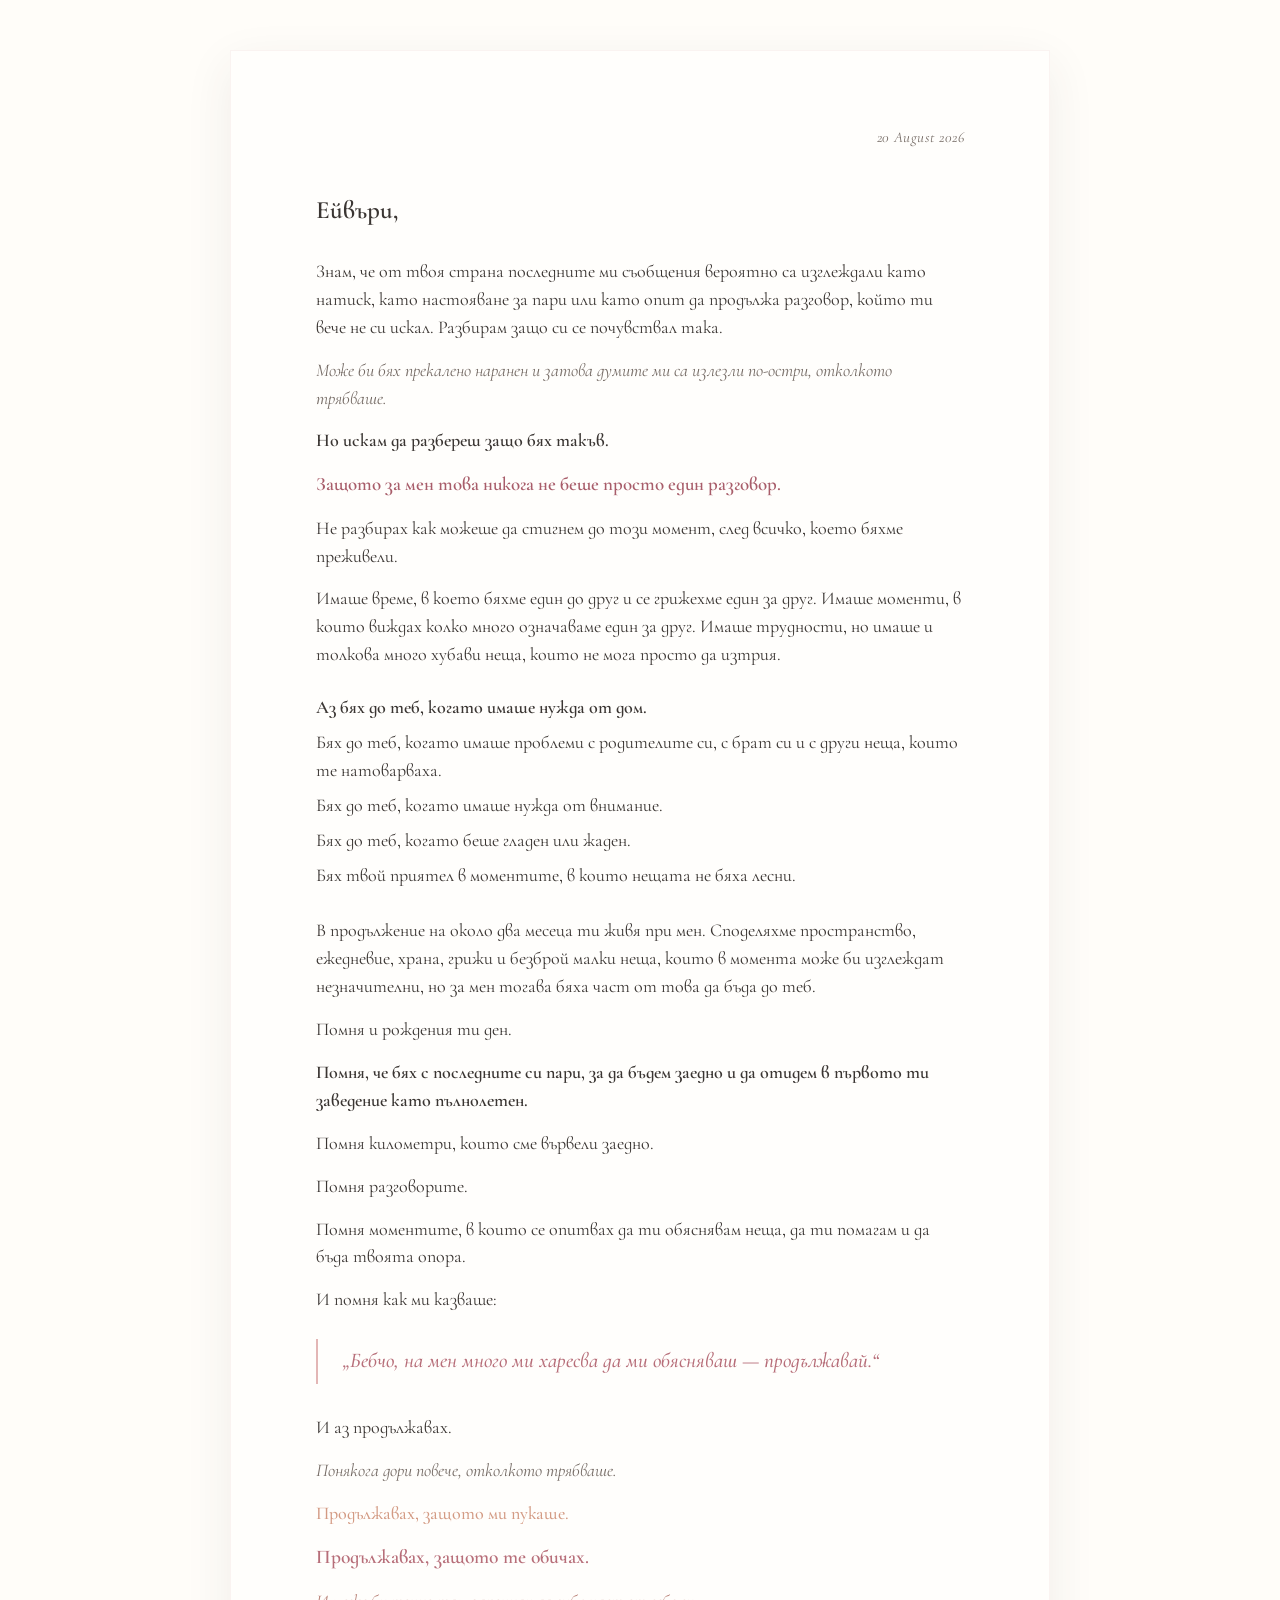
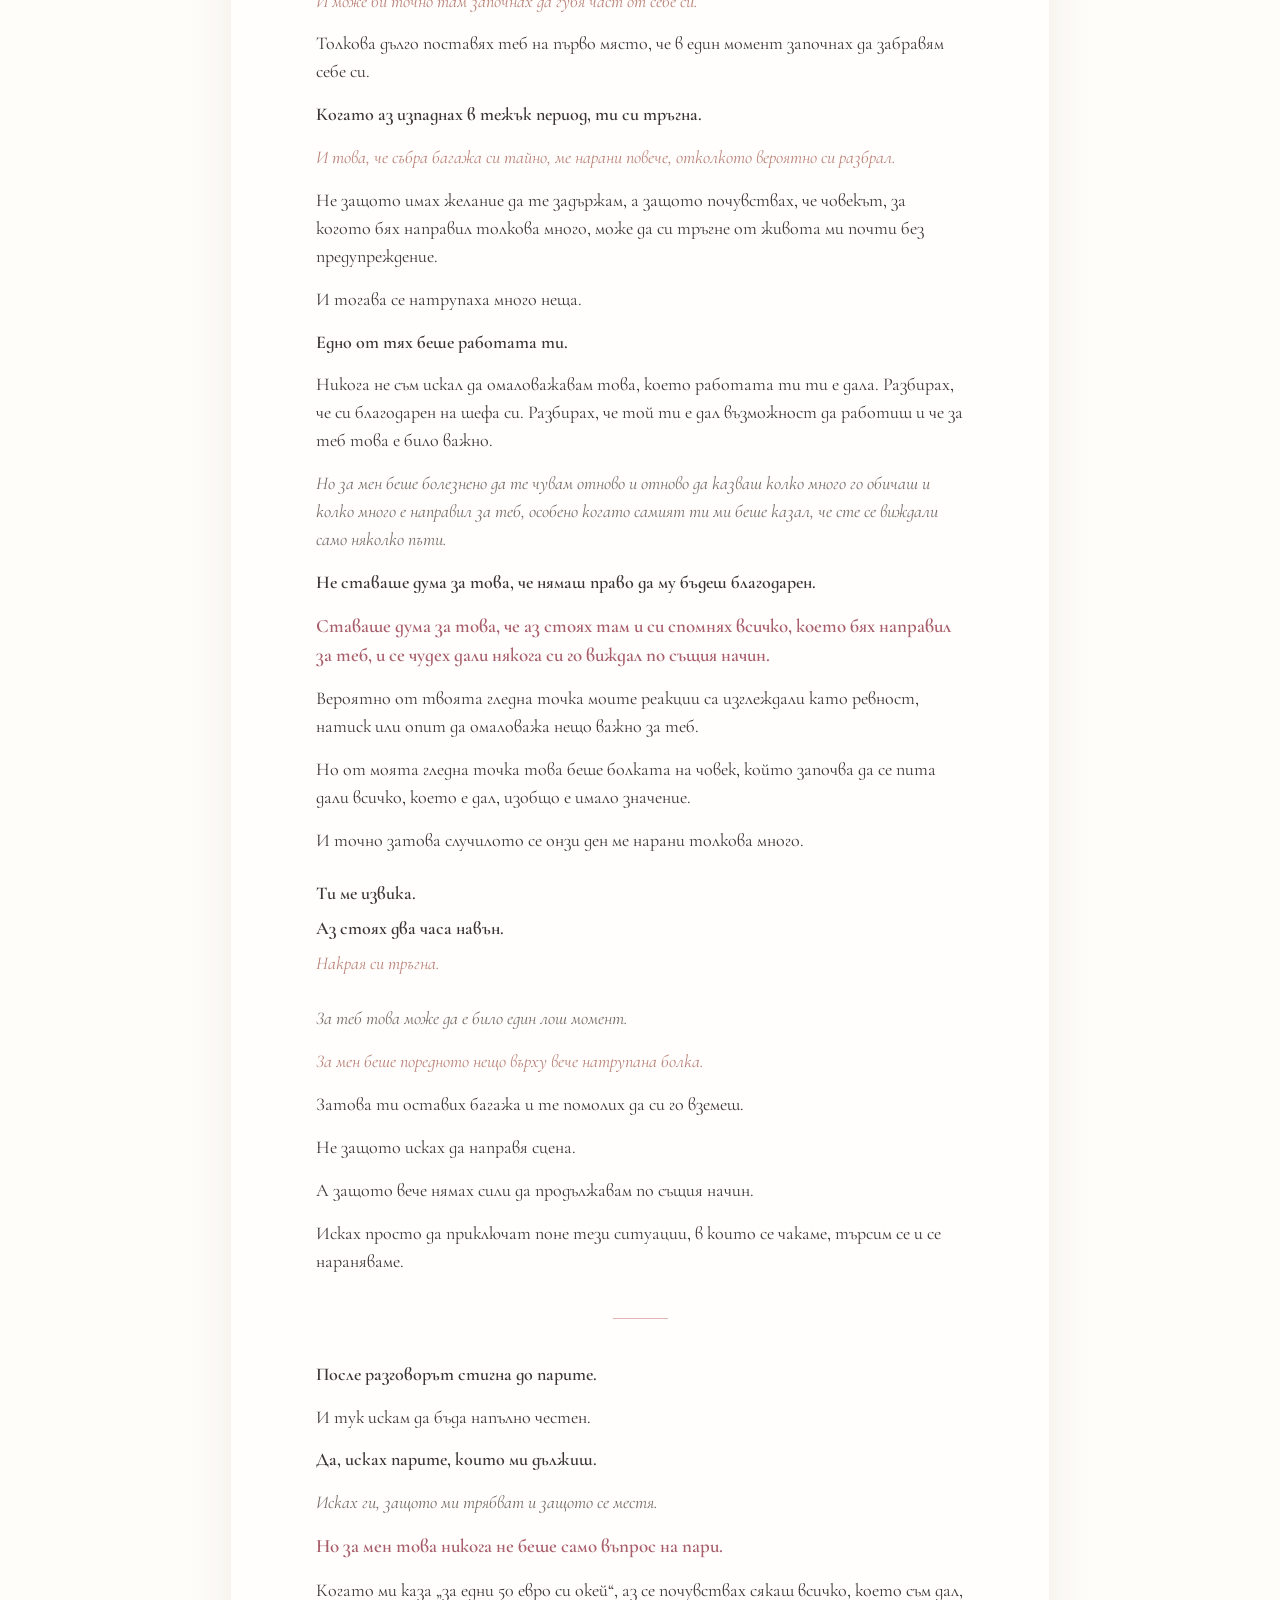
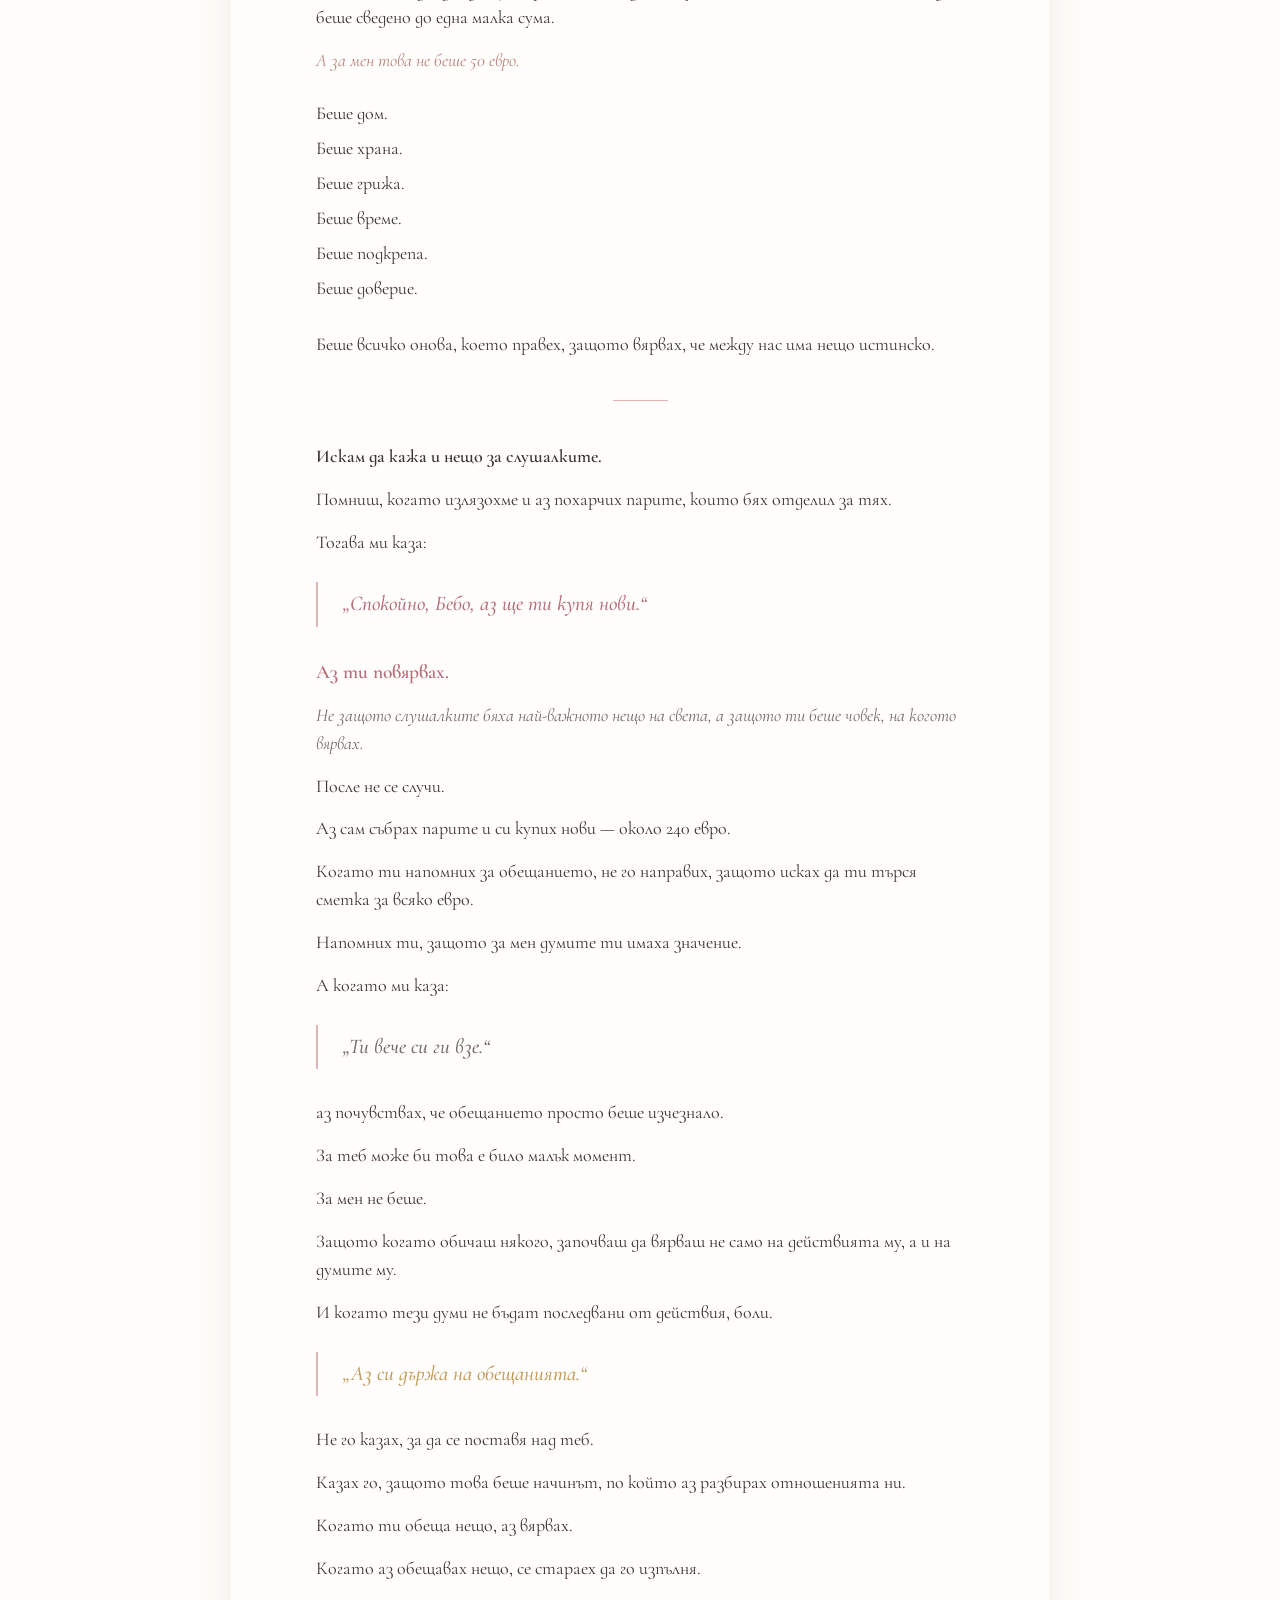
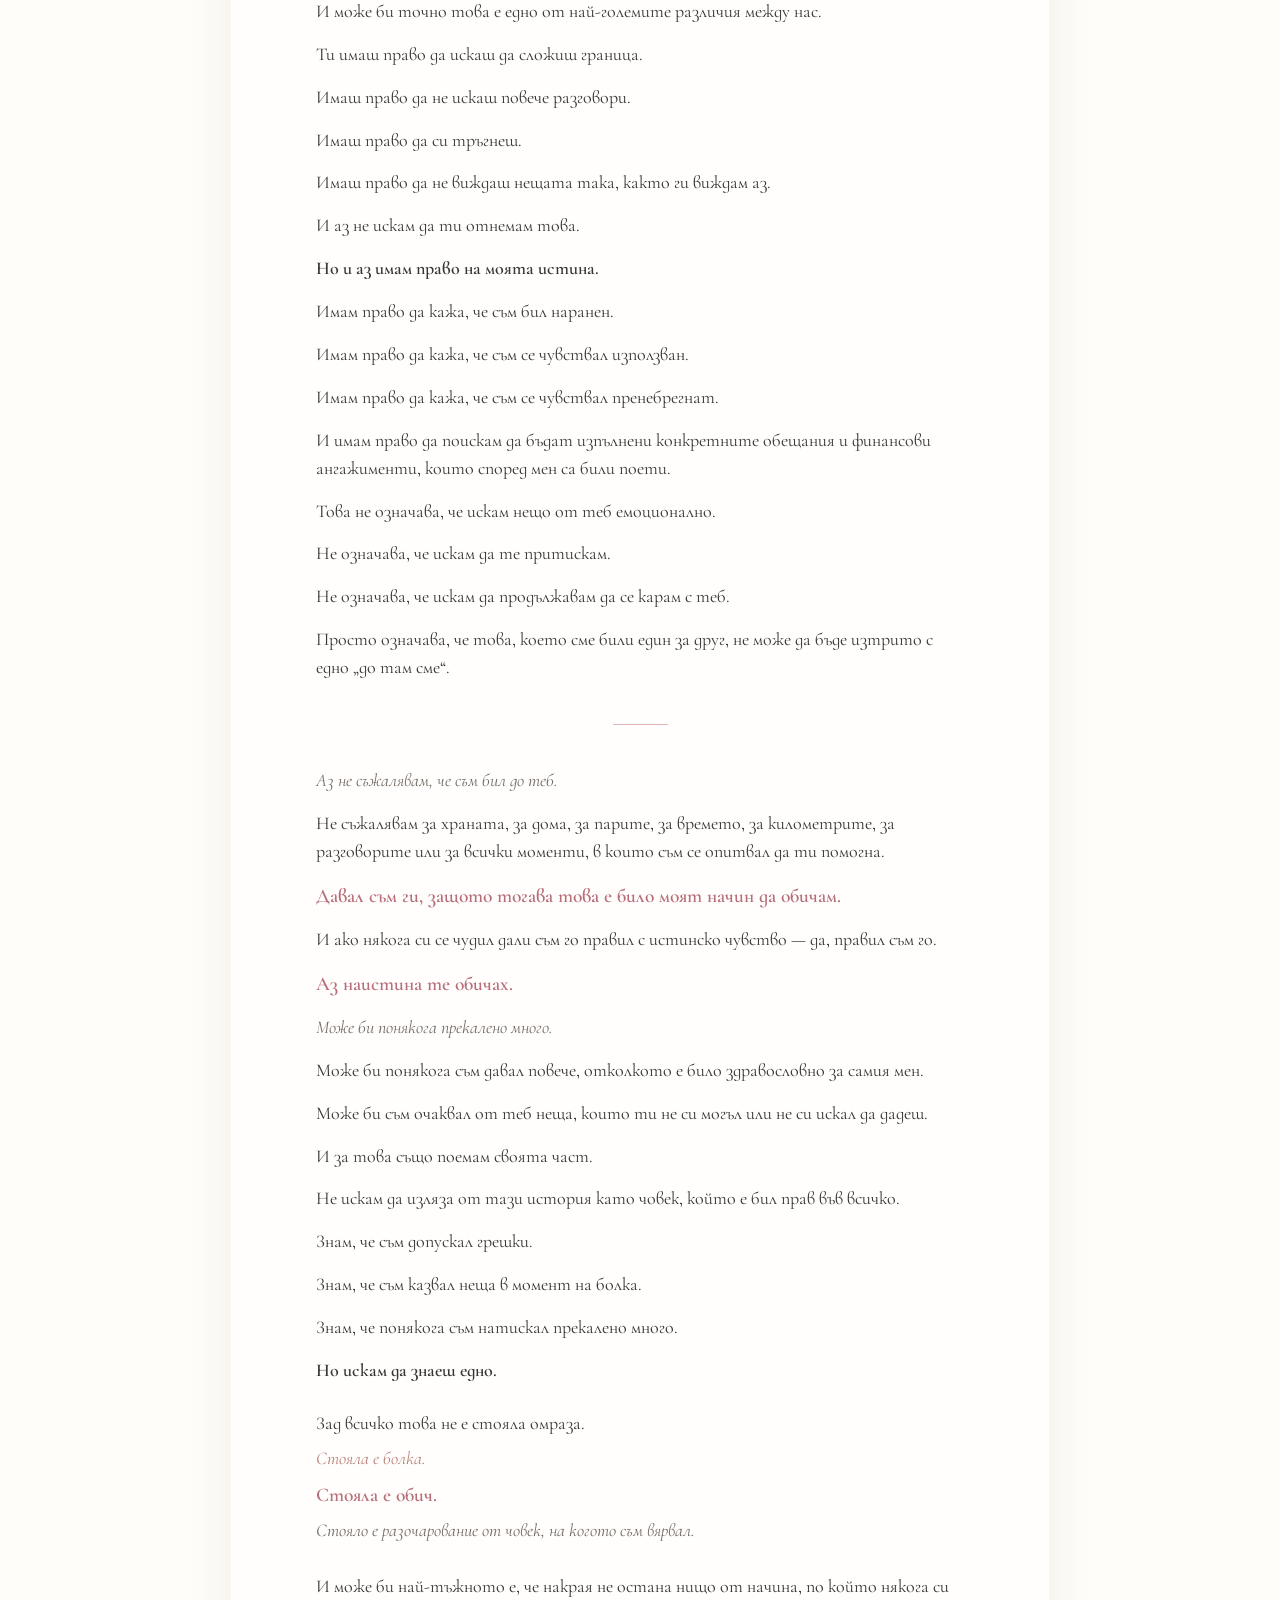
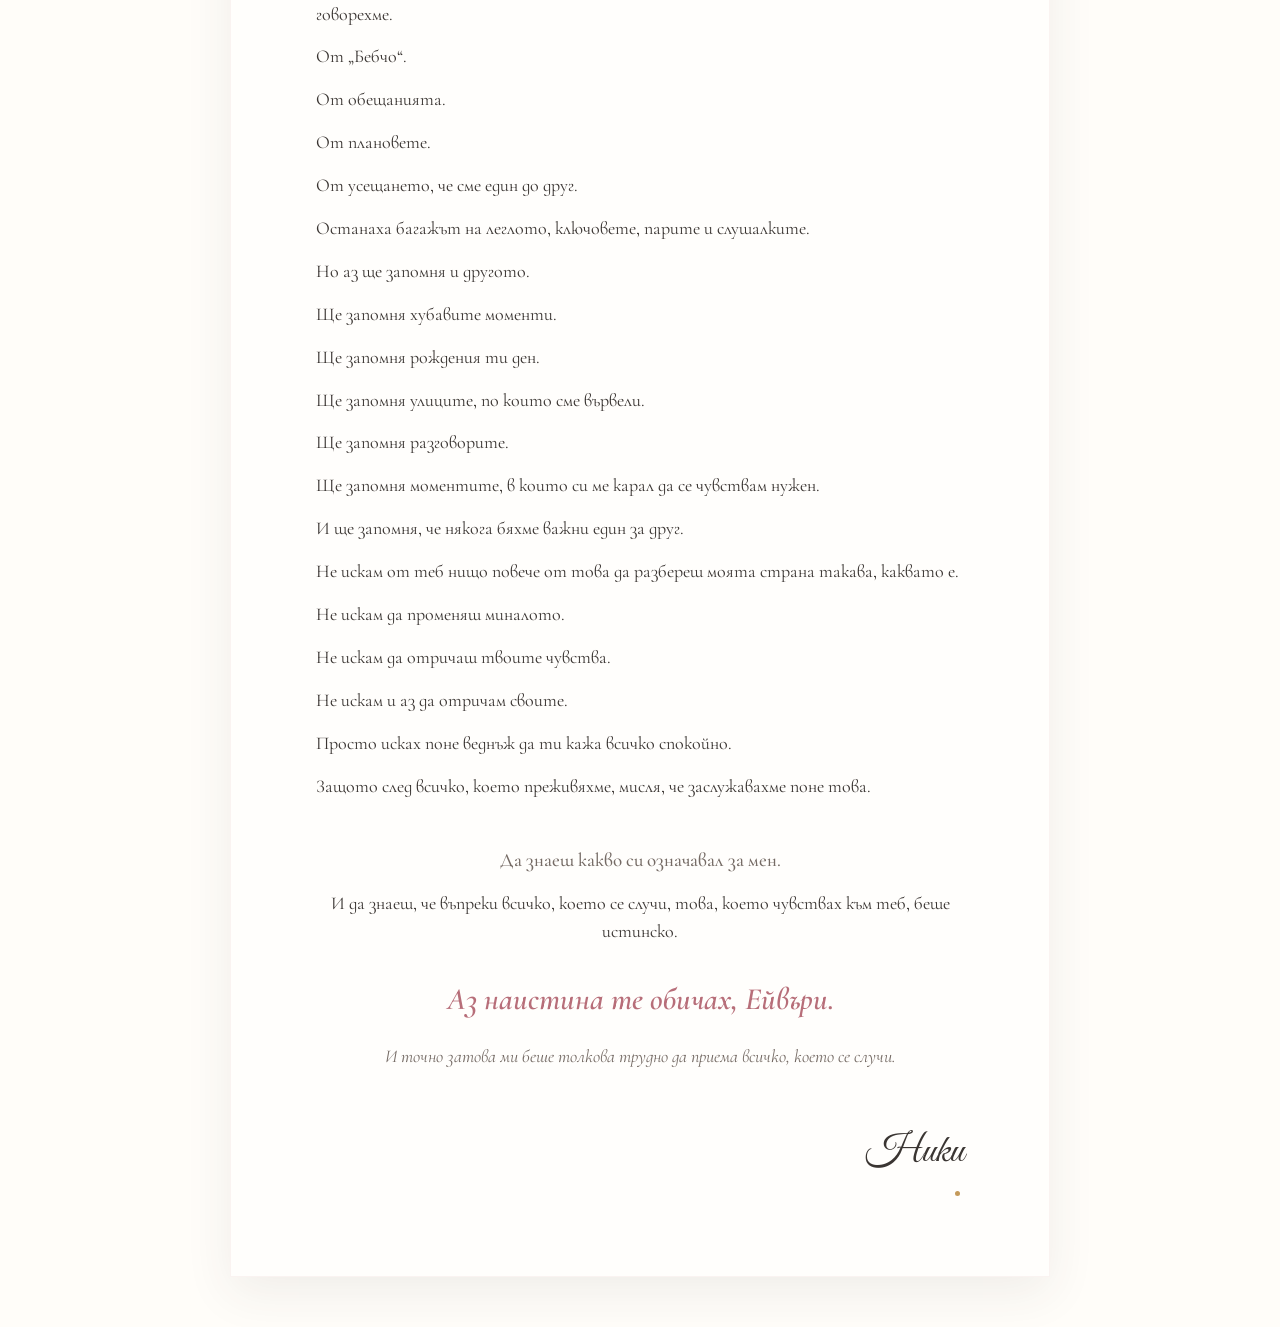
==== index.html @ 7f2a483d "Add files via upload" ====
<!DOCTYPE html>
<html lang="bg">
<head>
    <meta charset="UTF-8">
    <meta name="viewport" content="width=device-width, initial-scale=1.0">

    <title>Ейвъри</title>

    <!-- Google Fonts -->
    <link rel="preconnect" href="https://fonts.googleapis.com">
    <link rel="preconnect" href="https://fonts.gstatic.com" crossorigin>

    <link
        href="https://fonts.googleapis.com/css2?family=Cormorant+Garamond:ital,wght@0,400;0,500;0,600;1,400;1,500;1,600&family=Great+Vibes&display=swap"
        rel="stylesheet"
    >

    <style>
        /* =========================================================
           ОСНОВНА ЦВЕТОВА ПАЛИТРА
           ========================================================= */

        :root {
            --background: #FFFDF9;
            --paper: #FFFEFC;

            --text: #3A3532;
            --soft-text: #756B65;

            --love: #B76E79;
            --deep-love: #A85D6A;

            --pain: #B98278;
            --compassion: #D39A83;

            --hope: #C49A5A;
            --soft-line: #E3B6B5;

            --shadow: rgba(58, 53, 50, 0.08);
        }


        /* =========================================================
           ОСНОВНИ НАСТРОЙКИ
           ========================================================= */

        * {
            box-sizing: border-box;
        }

        html {
            scroll-behavior: smooth;
        }

        body {
            margin: 0;
            padding: 50px 20px;

            background: var(--background);

            color: var(--text);

            font-family:
                "Cormorant Garamond",
                Georgia,
                serif;

            font-size: 18px;
            line-height: 1.55;

            -webkit-font-smoothing: antialiased;
            text-rendering: optimizeLegibility;
        }


        /* =========================================================
           ЛИСТЪТ
           ========================================================= */

        .letter {
            width: min(100%, 820px);

            margin: 0 auto;

            padding: 75px 85px 80px;

            background: var(--paper);

            box-shadow:
                0 15px 45px var(--shadow);

            border: 1px solid rgba(183, 110, 121, 0.08);
        }


        /* =========================================================
           ДАТА
           ========================================================= */

        .date {
            text-align: right;

            margin-bottom: 42px;

            font-size: 15px;
            font-style: italic;

            color: var(--soft-text);

            letter-spacing: 0.03em;
        }


        /* =========================================================
           ОБРЪЩЕНИЕ
           ========================================================= */

        .greeting {
            margin: 0 0 28px;

            font-size: 25px;
            font-weight: 600;

            color: var(--text);
        }


        /* =========================================================
           АБЗАЦИ
           ========================================================= */

        p {
            margin: 0 0 15px;

            font-size: 18px;
            font-weight: 400;

            color: var(--text);
        }


        /* =========================================================
           ПО-МЕК ТЕКСТ
           ========================================================= */

        .soft {
            color: var(--soft-text);
            font-style: italic;
        }


        /* =========================================================
           УДЕБЕЛЕНИ ЕМОЦИОНАЛНИ ИЗРЕЧЕНИЯ
           ========================================================= */

        .strong {
            font-weight: 600;
            color: var(--text);
        }


        /* =========================================================
           ЛЮБОВ
           ========================================================= */

        .love {
            font-size: 1.08em;
            font-weight: 600;

            color: var(--love);
        }

        .deep-love {
            font-size: 1.05em;
            font-weight: 600;

            color: var(--deep-love);
        }


        /* =========================================================
           БОЛКА
           ========================================================= */

        .pain {
            font-style: italic;
            color: var(--pain);
        }


        /* =========================================================
           СЪСТРАДАНИЕ / НЕЖНОСТ
           ========================================================= */

        .compassion {
            color: var(--compassion);
            font-weight: 500;
        }


        /* =========================================================
           НАДЕЖДА / ОБЕЩАНИЕ
           ========================================================= */

        .hope {
            color: var(--hope);
        }


        /* =========================================================
           КРАТКИ РЕДОВЕ
           ========================================================= */

        .short-lines {
            margin: 25px 0 28px;
        }

        .short-lines p {
            margin-bottom: 7px;
        }


        /* =========================================================
           ЦИТАТ
           ========================================================= */

        blockquote {
            margin: 25px 0 30px;
            padding: 6px 0 6px 25px;

            border-left: 2px solid var(--soft-line);

            color: var(--love);

            font-size: 21px;
            font-style: italic;
            font-weight: 500;
        }


        /* =========================================================
           РАЗДЕЛИТЕЛ
           ========================================================= */

        .divider {
            width: 55px;
            height: 1px;

            margin: 42px auto;

            background: var(--soft-line);
        }


        /* =========================================================
           ФИНАЛЕН БЛОК
           ========================================================= */

        .ending {
            margin-top: 45px;

            text-align: center;
        }

        .ending-intro {
            margin-bottom: 15px;

            font-size: 19px;
            font-weight: 500;

            color: var(--soft-text);
        }


        /* =========================================================
           ГЛАВНО ФИНАЛНО ИЗРЕЧЕНИЕ
           ========================================================= */

        .final-love {
            margin: 35px 0 25px;

            font-size: 31px;
            line-height: 1.2;

            font-weight: 600;
            font-style: italic;

            color: var(--love);
        }


        /* =========================================================
           ПОСЛЕДНО ИЗРЕЧЕНИЕ
           ========================================================= */

        .final-sentence {
            margin: 0 auto;

            max-width: 570px;

            font-size: 18px;
            font-style: italic;

            color: var(--soft-text);
        }


        /* =========================================================
           ПОДПИС
           ========================================================= */

        .signature {
            margin-top: 50px;

            text-align: right;

            font-family: "Great Vibes", cursive;

            font-size: 40px;

            color: var(--text);
        }


        /* =========================================================
           ДЕКОРАТИВНА ТОЧКА
           ========================================================= */

        .signature-dot {
            width: 5px;
            height: 5px;

            margin: 8px 4px 0 auto;

            border-radius: 50%;

            background: var(--hope);
        }


        /* =========================================================
           МОБИЛНА ВЕРСИЯ
           ========================================================= */

        @media (max-width: 700px) {

            body {
                padding: 15px 10px;

                font-size: 17px;
            }

            .letter {
                padding: 45px 30px 50px;
            }

            p {
                font-size: 17px;
            }

            .greeting {
                font-size: 23px;
            }

            blockquote {
                font-size: 19px;
            }

            .final-love {
                font-size: 26px;
            }

            .signature {
                font-size: 35px;
            }
        }


        /* =========================================================
           PRINT / ПЕЧАТ
           ========================================================= */

        @media print {

            @page {
                size: A4;
                margin: 2.5cm;
            }

            body {
                padding: 0;

                background: #FFFDF9;
            }

            .letter {
                width: 100%;

                padding: 0;

                box-shadow: none;

                border: none;
            }

            p {
                font-size: 12.5pt;
            }

            .greeting {
                font-size: 14pt;
            }

            blockquote {
                font-size: 13pt;
            }

            .final-love {
                font-size: 17pt;
            }

            .signature {
                font-size: 24pt;
            }
        }
    </style>
</head>


<body>

<main class="letter">

    <!-- =========================================================
         ДАТА
         ========================================================= -->

    <div class="date">
        20 August 2026
    </div>


    <!-- =========================================================
         ОБРЪЩЕНИЕ
         ========================================================= -->

    <h1 class="greeting">
        Ейвъри,
    </h1>


    <!-- =========================================================
         НАЧАЛО
         ========================================================= -->

    <p>
        Знам, че от твоя страна последните ми съобщения вероятно са
        изглеждали като натиск, като настояване за пари или като опит
        да продължа разговор, който ти вече не си искал.
        Разбирам защо си се почувствал така.
    </p>

    <p class="soft">
        Може би бях прекалено наранен и затова думите ми са излезли
        по-остри, отколкото трябваше.
    </p>

    <p class="strong">
        Но искам да разбереш защо бях такъв.
    </p>

    <p class="deep-love">
        Защото за мен това никога не беше просто един разговор.
    </p>

    <p>
        Не разбирах как можеше да стигнем до този момент,
        след всичко, което бяхме преживели.
    </p>


    <!-- =========================================================
         СПОМЕНИ
         ========================================================= -->

    <p>
        Имаше време, в което бяхме един до друг и се грижехме
        един за друг. Имаше моменти, в които виждах колко много
        означаваме един за друг. Имаше трудности, но имаше и толкова
        много хубави неща, които не мога просто да изтрия.
    </p>


    <!-- =========================================================
         БЯХ ДО ТЕБ
         ========================================================= -->

    <div class="short-lines">

        <p class="strong">
            Аз бях до теб, когато имаше нужда от дом.
        </p>

        <p>
            Бях до теб, когато имаше проблеми с родителите си,
            с брат си и с други неща, които те натоварваха.
        </p>

        <p>
            Бях до теб, когато имаше нужда от внимание.
        </p>

        <p>
            Бях до теб, когато беше гладен или жаден.
        </p>

        <p>
            Бях твой приятел в моментите, в които нещата
            не бяха лесни.
        </p>

    </div>


    <p>
        В продължение на около два месеца ти живя при мен.
        Споделяхме пространство, ежедневие, храна, грижи и
        безброй малки неща, които в момента може би изглеждат
        незначителни, но за мен тогава бяха част от това да
        бъда до теб.
    </p>


    <!-- =========================================================
         РОЖДЕН ДЕН
         ========================================================= -->

    <p>
        Помня и рождения ти ден.
    </p>

    <p class="strong">
        Помня, че бях с последните си пари, за да бъдем заедно
        и да отидем в първото ти заведение като пълнолетен.
    </p>

    <p>
        Помня километри, които сме вървели заедно.
    </p>

    <p>
        Помня разговорите.
    </p>

    <p>
        Помня моментите, в които се опитвах да ти обяснявам неща,
        да ти помагам и да бъда твоята опора.
    </p>

    <p>
        И помня как ми казваше:
    </p>

    <blockquote>
        „Бебчо, на мен много ми харесва да ми обясняваш — продължавай.“
    </blockquote>


    <!-- =========================================================
         ПРОДЪЛЖАВАХ
         ========================================================= -->

    <p>
        И аз продължавах.
    </p>

    <p class="soft">
        Понякога дори повече, отколкото трябваше.
    </p>

    <p class="compassion">
        Продължавах, защото ми пукаше.
    </p>

    <p class="love">
        Продължавах, защото те обичах.
    </p>

    <p class="pain">
        И може би точно там започнах да губя част от себе си.
    </p>

    <p>
        Толкова дълго поставях теб на първо място,
        че в един момент започнах да забравям себе си.
    </p>


    <!-- =========================================================
         ТАЙНОТО ТРЪГВАНЕ
         ========================================================= -->

    <p class="strong">
        Когато аз изпаднах в тежък период, ти си тръгна.
    </p>

    <p class="pain">
        И това, че събра багажа си тайно, ме нарани повече,
        отколкото вероятно си разбрал.
    </p>

    <p>
        Не защото имах желание да те задържам, а защото почувствах,
        че човекът, за когото бях направил толкова много, може
        да си тръгне от живота ми почти без предупреждение.
    </p>

    <p>
        И тогава се натрупаха много неща.
    </p>


    <!-- =========================================================
         РАБОТАТА
         ========================================================= -->

    <p class="strong">
        Едно от тях беше работата ти.
    </p>

    <p>
        Никога не съм искал да омаловажавам това, което работата
        ти ти е дала. Разбирах, че си благодарен на шефа си.
        Разбирах, че той ти е дал възможност да работиш и че
        за теб това е било важно.
    </p>

    <p class="soft">
        Но за мен беше болезнено да те чувам отново и отново
        да казваш колко много го обичаш и колко много е направил
        за теб, особено когато самият ти ми беше казал,
        че сте се виждали само няколко пъти.
    </p>

    <p class="strong">
        Не ставаше дума за това, че нямаш право да му бъдеш благодарен.
    </p>

    <p class="deep-love">
        Ставаше дума за това, че аз стоях там и си спомнях
        всичко, което бях направил за теб, и се чудех дали
        някога си го виждал по същия начин.
    </p>

    <p>
        Вероятно от твоята гледна точка моите реакции са изглеждали
        като ревност, натиск или опит да омаловажа нещо важно за теб.
    </p>

    <p>
        Но от моята гледна точка това беше болката на човек,
        който започва да се пита дали всичко, което е дал,
        изобщо е имало значение.
    </p>


    <!-- =========================================================
         СЛУЧИЛОТО СЕ
         ========================================================= -->

    <p>
        И точно затова случилото се онзи ден ме нарани толкова много.
    </p>

    <div class="short-lines">

        <p class="strong">
            Ти ме извика.
        </p>

        <p class="strong">
            Аз стоях два часа навън.
        </p>

        <p class="pain">
            Накрая си тръгна.
        </p>

    </div>

    <p class="soft">
        За теб това може да е било един лош момент.
    </p>

    <p class="pain">
        За мен беше поредното нещо върху вече натрупана болка.
    </p>

    <p>
        Затова ти оставих багажа и те помолих да си го вземеш.
    </p>

    <p>
        Не защото исках да направя сцена.
    </p>

    <p>
        А защото вече нямах сили да продължавам по същия начин.
    </p>

    <p>
        Исках просто да приключат поне тези ситуации,
        в които се чакаме, търсим се и се нараняваме.
    </p>


    <div class="divider"></div>


    <!-- =========================================================
         ПАРИТЕ
         ========================================================= -->

    <p class="strong">
        После разговорът стигна до парите.
    </p>

    <p>
        И тук искам да бъда напълно честен.
    </p>

    <p class="strong">
        Да, исках парите, които ми дължиш.
    </p>

    <p class="soft">
        Исках ги, защото ми трябват и защото се местя.
    </p>

    <p class="deep-love">
        Но за мен това никога не беше само въпрос на пари.
    </p>

    <p>
        Когато ми каза „за едни 50 евро си окей“, аз се почувствах
        сякаш всичко, което съм дал, беше сведено до една малка сума.
    </p>

    <p class="pain">
        А за мен това не беше 50 евро.
    </p>


    <div class="short-lines">

        <p>Беше дом.</p>
        <p>Беше храна.</p>
        <p>Беше грижа.</p>
        <p>Беше време.</p>
        <p>Беше подкрепа.</p>
        <p>Беше доверие.</p>

    </div>


    <p>
        Беше всичко онова, което правех, защото вярвах,
        че между нас има нещо истинско.
    </p>


    <!-- =========================================================
         СЛУШАЛКИТЕ
         ========================================================= -->

    <div class="divider"></div>

    <p class="strong">
        Искам да кажа и нещо за слушалките.
    </p>

    <p>
        Помниш, когато излязохме и аз похарчих парите,
        които бях отделил за тях.
    </p>

    <p>
        Тогава ми каза:
    </p>

    <blockquote>
        „Спокойно, Бебо, аз ще ти купя нови.“
    </blockquote>

    <p class="love">
        Аз ти повярвах.
    </p>

    <p class="soft">
        Не защото слушалките бяха най-важното нещо на света,
        а защото ти беше човек, на когото вярвах.
    </p>

    <p>
        После не се случи.
    </p>

    <p>
        Аз сам събрах парите и си купих нови — около 240 евро.
    </p>

    <p>
        Когато ти напомних за обещанието, не го направих,
        защото исках да ти търся сметка за всяко евро.
    </p>

    <p>
        Напомних ти, защото за мен думите ти имаха значение.
    </p>

    <p>
        А когато ми каза:
    </p>

    <blockquote class="soft">
        „Ти вече си ги взе.“
    </blockquote>

    <p>
        аз почувствах, че обещанието просто беше изчезнало.
    </p>

    <p>
        За теб може би това е било малък момент.
    </p>

    <p>
        За мен не беше.
    </p>

    <p>
        Защото когато обичаш някого, започваш да вярваш
        не само на действията му, а и на думите му.
    </p>

    <p>
        И когато тези думи не бъдат последвани от действия, боли.
    </p>


    <!-- =========================================================
         ОБЕЩАНИЯТА
         ========================================================= -->

    <blockquote class="hope">
        „Аз си държа на обещанията.“
    </blockquote>

    <p>
        Не го казах, за да се поставя над теб.
    </p>

    <p>
        Казах го, защото това беше начинът,
        по който аз разбирах отношенията ни.
    </p>

    <p>
        Когато ти обеща нещо, аз вярвах.
    </p>

    <p>
        Когато аз обещавах нещо, се стараех да го изпълня.
    </p>

    <p>
        И може би точно това е едно от най-големите различия между нас.
    </p>


    <!-- =========================================================
         ГРАНИЦИ
         ========================================================= -->

    <p>
        Ти имаш право да искаш да сложиш граница.
    </p>

    <p>
        Имаш право да не искаш повече разговори.
    </p>

    <p>
        Имаш право да си тръгнеш.
    </p>

    <p>
        Имаш право да не виждаш нещата така, както ги виждам аз.
    </p>

    <p>
        И аз не искам да ти отнемам това.
    </p>

    <p class="strong">
        Но и аз имам право на моята истина.
    </p>

    <p>
        Имам право да кажа, че съм бил наранен.
    </p>

    <p>
        Имам право да кажа, че съм се чувствал използван.
    </p>

    <p>
        Имам право да кажа, че съм се чувствал пренебрегнат.
    </p>

    <p>
        И имам право да поискам да бъдат изпълнени конкретните
        обещания и финансови ангажименти, които според мен
        са били поети.
    </p>

    <p>
        Това не означава, че искам нещо от теб емоционално.
    </p>

    <p>
        Не означава, че искам да те притискам.
    </p>

    <p>
        Не означава, че искам да продължавам да се карам с теб.
    </p>

    <p>
        Просто означава, че това, което сме били един за друг,
        не може да бъде изтрито с едно „до там сме“.
    </p>


    <!-- =========================================================
         НЕ СЪЖАЛЯВАМ
         ========================================================= -->

    <div class="divider"></div>

    <p class="soft">
        Аз не съжалявам, че съм бил до теб.
    </p>

    <p>
        Не съжалявам за храната, за дома, за парите, за времето,
        за километрите, за разговорите или за всички моменти,
        в които съм се опитвал да ти помогна.
    </p>

    <p class="love">
        Давал съм ги, защото тогава това е било моят начин да обичам.
    </p>

    <p>
        И ако някога си се чудил дали съм го правил с истинско
        чувство — да, правил съм го.
    </p>

    <p class="love">
        Аз наистина те обичах.
    </p>

    <p class="soft">
        Може би понякога прекалено много.
    </p>

    <p>
        Може би понякога съм давал повече, отколкото е било
        здравословно за самия мен.
    </p>

    <p>
        Може би съм очаквал от теб неща, които ти не си могъл
        или не си искал да дадеш.
    </p>

    <p>
        И за това също поемам своята част.
    </p>

    <p>
        Не искам да изляза от тази история като човек,
        който е бил прав във всичко.
    </p>

    <p>
        Знам, че съм допускал грешки.
    </p>

    <p>
        Знам, че съм казвал неща в момент на болка.
    </p>

    <p>
        Знам, че понякога съм натискал прекалено много.
    </p>


    <!-- =========================================================
         БОЛКА / ОБИЧ / СЪСТРАДАНИЕ
         ========================================================= -->

    <p class="strong">
        Но искам да знаеш едно.
    </p>

    <div class="short-lines">

        <p>Зад всичко това не е стояла омраза.</p>

        <p class="pain">
            Стояла е болка.
        </p>

        <p class="love">
            Стояла е обич.
        </p>

        <p class="soft">
            Стояло е разочарование от човек, на когото съм вярвал.
        </p>

    </div>


    <!-- =========================================================
         СПОМЕНИТЕ
         ========================================================= -->

    <p>
        И може би най-тъжното е, че накрая не остана нищо
        от начина, по който някога си говорехме.
    </p>

    <p>
        От „Бебчо“.
    </p>

    <p>
        От обещанията.
    </p>

    <p>
        От плановете.
    </p>

    <p>
        От усещането, че сме един до друг.
    </p>

    <p>
        Останаха багажът на леглото, ключовете, парите и слушалките.
    </p>

    <p>
        Но аз ще запомня и другото.
    </p>

    <p>
        Ще запомня хубавите моменти.
    </p>

    <p>
        Ще запомня рождения ти ден.
    </p>

    <p>
        Ще запомня улиците, по които сме вървели.
    </p>

    <p>
        Ще запомня разговорите.
    </p>

    <p>
        Ще запомня моментите, в които си ме карал да се чувствам нужен.
    </p>

    <p>
        И ще запомня, че някога бяхме важни един за друг.
    </p>


    <!-- =========================================================
         ПОСЛЕДНИ ДУМИ
         ========================================================= -->

    <p>
        Не искам от теб нищо повече от това да разбереш
        моята страна такава, каквато е.
    </p>

    <p>
        Не искам да променяш миналото.
    </p>

    <p>
        Не искам да отричаш твоите чувства.
    </p>

    <p>
        Не искам и аз да отричам своите.
    </p>

    <p>
        Просто исках поне веднъж да ти кажа всичко спокойно.
    </p>

    <p>
        Защото след всичко, което преживяхме,
        мисля, че заслужавахме поне това.
    </p>


    <!-- =========================================================
         ФИНАЛ
         ========================================================= -->

    <section class="ending">

        <p class="ending-intro">
            Да знаеш какво си означавал за мен.
        </p>

        <p>
            И да знаеш, че въпреки всичко, което се случи,
            това, което чувствах към теб, беше истинско.
        </p>

        <div class="final-love">
            Аз наистина те обичах, Ейвъри.
        </div>

        <p class="final-sentence">
            И точно затова ми беше толкова трудно да приема
            всичко, което се случи.
        </p>

    </section>


    <!-- =========================================================
         ПОДПИС
         ========================================================= -->

    <div class="signature">
        Ники
    </div>

    <div class="signature-dot"></div>
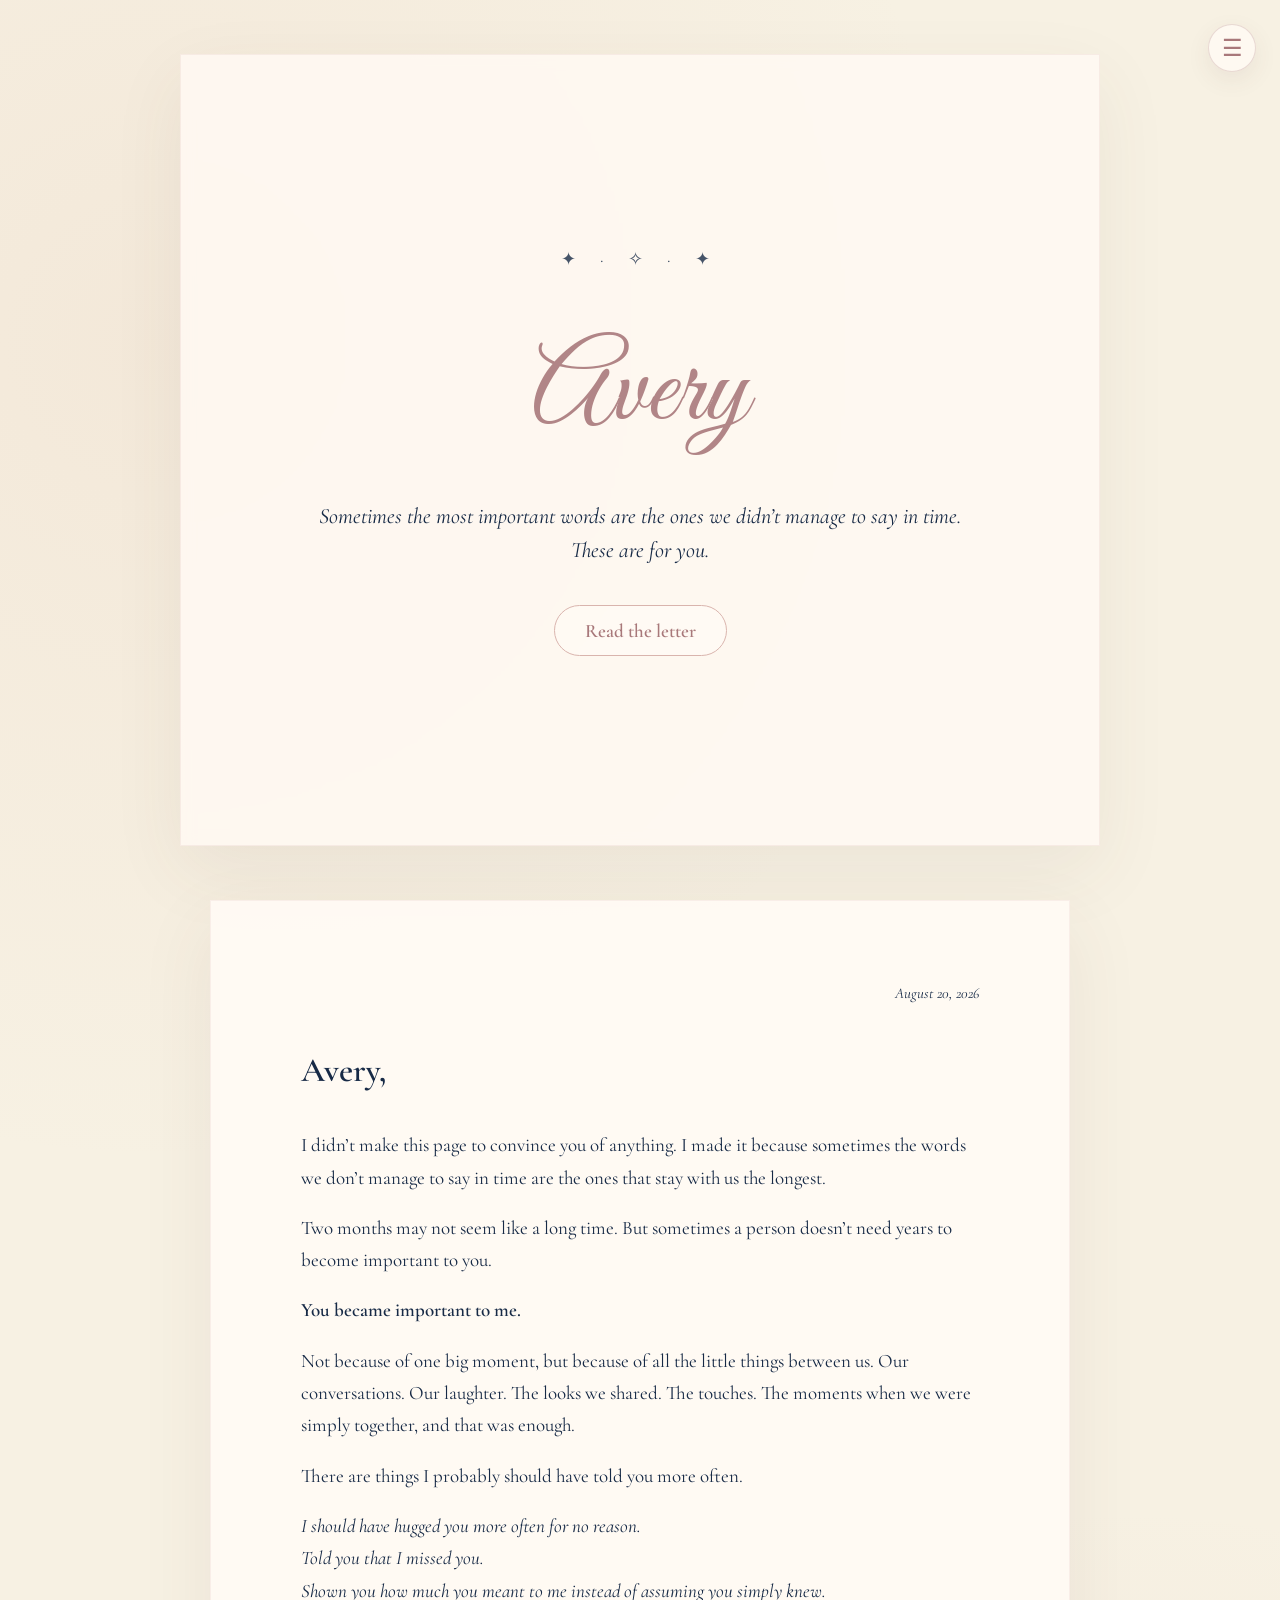
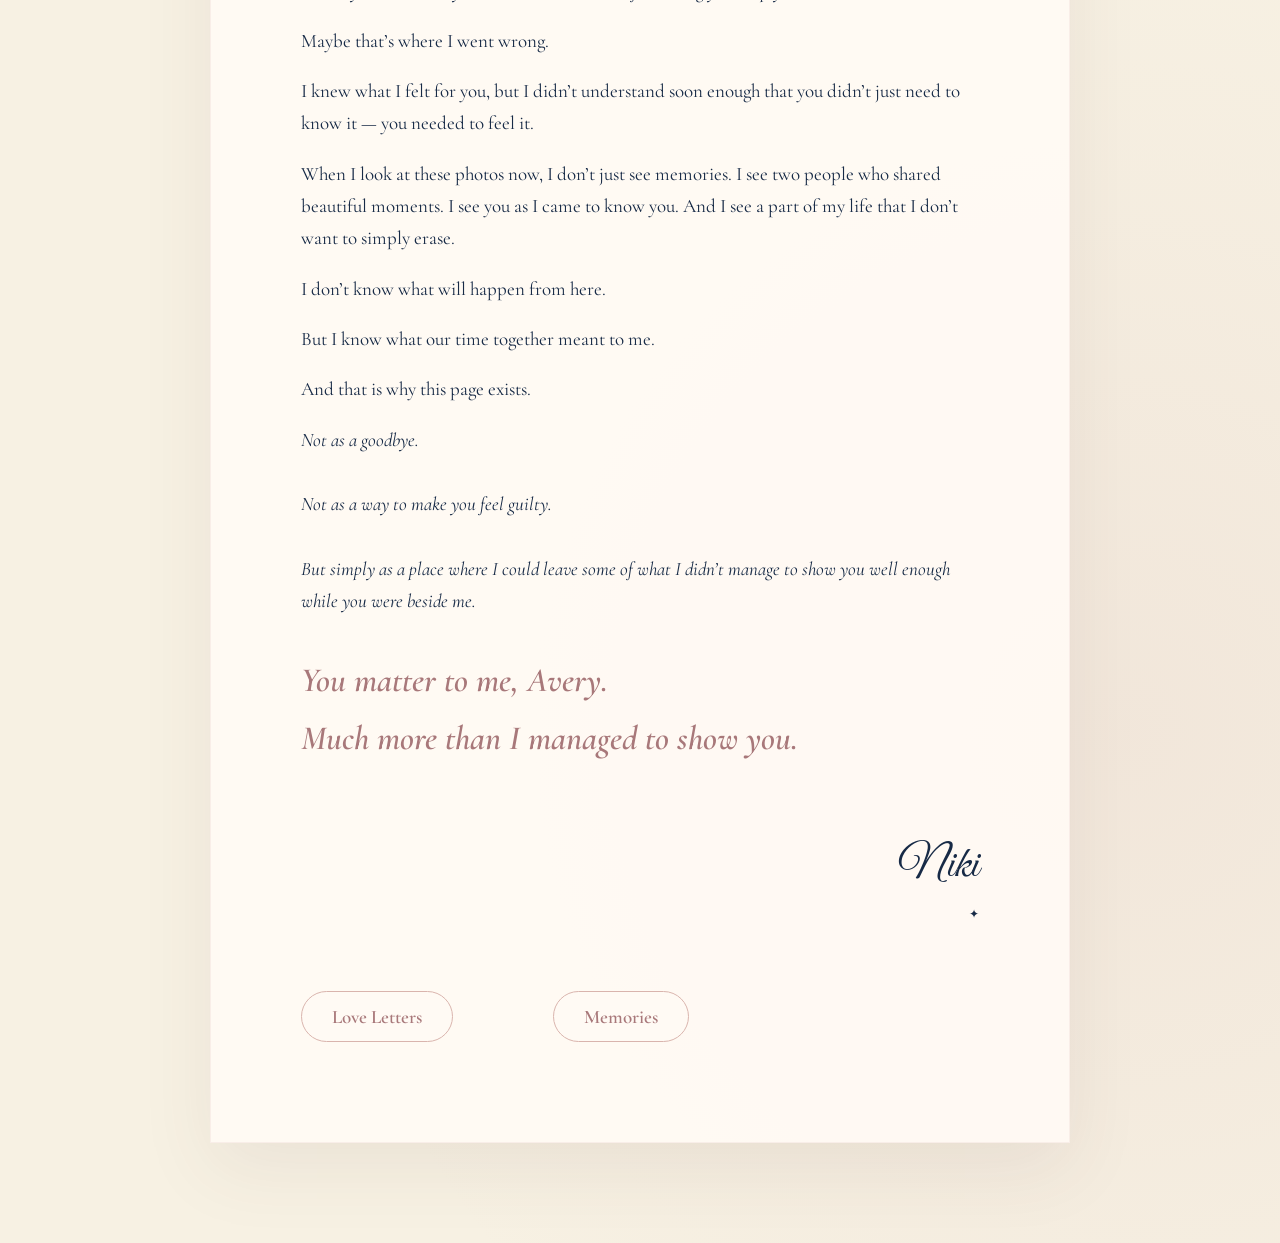
==== commit 5645a752: "Add files via upload" ====
--- a/index.html
+++ b/index.html
@@ -1,1161 +1,2154 @@
-<!DOCTYPE html>
-<html lang="bg">
-<head>
-    <meta charset="UTF-8">
-    <meta name="viewport" content="width=device-width, initial-scale=1.0">
-
-    <title>Ейвъри</title>
-
-    <!-- Google Fonts -->
-    <link rel="preconnect" href="https://fonts.googleapis.com">
-    <link rel="preconnect" href="https://fonts.gstatic.com" crossorigin>
-
-    <link
-        href="https://fonts.googleapis.com/css2?family=Cormorant+Garamond:ital,wght@0,400;0,500;0,600;1,400;1,500;1,600&family=Great+Vibes&display=swap"
-        rel="stylesheet"
-    >
-
-    <style>
-        /* =========================================================
-           ОСНОВНА ЦВЕТОВА ПАЛИТРА
-           ========================================================= */
-
-        :root {
-            --background: #FFFDF9;
-            --paper: #FFFEFC;
-
-            --text: #3A3532;
-            --soft-text: #756B65;
-
-            --love: #B76E79;
-            --deep-love: #A85D6A;
-
-            --pain: #B98278;
-            --compassion: #D39A83;
-
-            --hope: #C49A5A;
-            --soft-line: #E3B6B5;
-
-            --shadow: rgba(58, 53, 50, 0.08);
-        }
-
-
-        /* =========================================================
-           ОСНОВНИ НАСТРОЙКИ
-           ========================================================= */
-
-        * {
-            box-sizing: border-box;
-        }
-
-        html {
-            scroll-behavior: smooth;
-        }
-
-        body {
-            margin: 0;
-            padding: 50px 20px;
-
-            background: var(--background);
-
-            color: var(--text);
-
-            font-family:
-                "Cormorant Garamond",
-                Georgia,
-                serif;
-
-            font-size: 18px;
-            line-height: 1.55;
-
-            -webkit-font-smoothing: antialiased;
-            text-rendering: optimizeLegibility;
-        }
-
-
-        /* =========================================================
-           ЛИСТЪТ
-           ========================================================= */
-
-        .letter {
-            width: min(100%, 820px);
-
-            margin: 0 auto;
-
-            padding: 75px 85px 80px;
-
-            background: var(--paper);
-
-            box-shadow:
-                0 15px 45px var(--shadow);
-
-            border: 1px solid rgba(183, 110, 121, 0.08);
-        }
-
-
-        /* =========================================================
-           ДАТА
-           ========================================================= */
-
-        .date {
-            text-align: right;
-
-            margin-bottom: 42px;
-
-            font-size: 15px;
-            font-style: italic;
-
-            color: var(--soft-text);
-
-            letter-spacing: 0.03em;
-        }
-
-
-        /* =========================================================
-           ОБРЪЩЕНИЕ
-           ========================================================= */
-
-        .greeting {
-            margin: 0 0 28px;
-
-            font-size: 25px;
-            font-weight: 600;
-
-            color: var(--text);
-        }
-
-
-        /* =========================================================
-           АБЗАЦИ
-           ========================================================= */
-
-        p {
-            margin: 0 0 15px;
-
-            font-size: 18px;
-            font-weight: 400;
-
-            color: var(--text);
-        }
-
-
-        /* =========================================================
-           ПО-МЕК ТЕКСТ
-           ========================================================= */
-
-        .soft {
-            color: var(--soft-text);
-            font-style: italic;
-        }
-
-
-        /* =========================================================
-           УДЕБЕЛЕНИ ЕМОЦИОНАЛНИ ИЗРЕЧЕНИЯ
-           ========================================================= */
-
-        .strong {
-            font-weight: 600;
-            color: var(--text);
-        }
-
-
-        /* =========================================================
-           ЛЮБОВ
-           ========================================================= */
-
-        .love {
-            font-size: 1.08em;
-            font-weight: 600;
-
-            color: var(--love);
-        }
-
-        .deep-love {
-            font-size: 1.05em;
-            font-weight: 600;
-
-            color: var(--deep-love);
-        }
-
-
-        /* =========================================================
-           БОЛКА
-           ========================================================= */
-
-        .pain {
-            font-style: italic;
-            color: var(--pain);
-        }
-
-
-        /* =========================================================
-           СЪСТРАДАНИЕ / НЕЖНОСТ
-           ========================================================= */
-
-        .compassion {
-            color: var(--compassion);
-            font-weight: 500;
-        }
-
-
-        /* =========================================================
-           НАДЕЖДА / ОБЕЩАНИЕ
-           ========================================================= */
-
-        .hope {
-            color: var(--hope);
-        }
-
-
-        /* =========================================================
-           КРАТКИ РЕДОВЕ
-           ========================================================= */
-
-        .short-lines {
-            margin: 25px 0 28px;
-        }
-
-        .short-lines p {
-            margin-bottom: 7px;
-        }
-
-
-        /* =========================================================
-           ЦИТАТ
-           ========================================================= */
-
-        blockquote {
-            margin: 25px 0 30px;
-            padding: 6px 0 6px 25px;
-
-            border-left: 2px solid var(--soft-line);
-
-            color: var(--love);
-
-            font-size: 21px;
-            font-style: italic;
-            font-weight: 500;
-        }
-
-
-        /* =========================================================
-           РАЗДЕЛИТЕЛ
-           ========================================================= */
-
-        .divider {
-            width: 55px;
-            height: 1px;
-
-            margin: 42px auto;
-
-            background: var(--soft-line);
-        }
-
-
-        /* =========================================================
-           ФИНАЛЕН БЛОК
-           ========================================================= */
-
-        .ending {
-            margin-top: 45px;
-
-            text-align: center;
-        }
-
-        .ending-intro {
-            margin-bottom: 15px;
-
-            font-size: 19px;
-            font-weight: 500;
-
-            color: var(--soft-text);
-        }
-
-
-        /* =========================================================
-           ГЛАВНО ФИНАЛНО ИЗРЕЧЕНИЕ
-           ========================================================= */
-
-        .final-love {
-            margin: 35px 0 25px;
-
-            font-size: 31px;
-            line-height: 1.2;
-
-            font-weight: 600;
-            font-style: italic;
-
-            color: var(--love);
-        }
-
-
-        /* =========================================================
-           ПОСЛЕДНО ИЗРЕЧЕНИЕ
-           ========================================================= */
-
-        .final-sentence {
-            margin: 0 auto;
-
-            max-width: 570px;
-
-            font-size: 18px;
-            font-style: italic;
-
-            color: var(--soft-text);
-        }
-
-
-        /* =========================================================
-           ПОДПИС
-           ========================================================= */
-
-        .signature {
-            margin-top: 50px;
-
-            text-align: right;
-
-            font-family: "Great Vibes", cursive;
-
-            font-size: 40px;
-
-            color: var(--text);
-        }
-
-
-        /* =========================================================
-           ДЕКОРАТИВНА ТОЧКА
-           ========================================================= */
-
-        .signature-dot {
-            width: 5px;
-            height: 5px;
-
-            margin: 8px 4px 0 auto;
-
-            border-radius: 50%;
-
-            background: var(--hope);
-        }
-
-
-        /* =========================================================
-           МОБИЛНА ВЕРСИЯ
-           ========================================================= */
-
-        @media (max-width: 700px) {
-
-            body {
-                padding: 15px 10px;
-
-                font-size: 17px;
-            }
-
-            .letter {
-                padding: 45px 30px 50px;
-            }
-
-            p {
-                font-size: 17px;
-            }
-
-            .greeting {
-                font-size: 23px;
-            }
-
-            blockquote {
-                font-size: 19px;
-            }
-
-            .final-love {
-                font-size: 26px;
-            }
-
-            .signature {
-                font-size: 35px;
-            }
-        }
-
-
-        /* =========================================================
-           PRINT / ПЕЧАТ
-           ========================================================= */
-
-        @media print {
-
-            @page {
-                size: A4;
-                margin: 2.5cm;
-            }
-
-            body {
-                padding: 0;
-
-                background: #FFFDF9;
-            }
-
-            .letter {
-                width: 100%;
-
-                padding: 0;
-
-                box-shadow: none;
-
-                border: none;
-            }
-
-            p {
-                font-size: 12.5pt;
-            }
-
-            .greeting {
-                font-size: 14pt;
-            }
-
-            blockquote {
-                font-size: 13pt;
-            }
-
-            .final-love {
-                font-size: 17pt;
-            }
-
-            .signature {
-                font-size: 24pt;
-            }
-        }
-    </style>
-</head>
-
-
-<body>
-
-<main class="letter">
-
-    <!-- =========================================================
-         ДАТА
-         ========================================================= -->
-
-    <div class="date">
-        20 August 2026
-    </div>
-
-
-    <!-- =========================================================
-         ОБРЪЩЕНИЕ
-         ========================================================= -->
-
-    <h1 class="greeting">
-        Ейвъри,
-    </h1>
-
-
-    <!-- =========================================================
-         НАЧАЛО
-         ========================================================= -->
-
-    <p>
-        Знам, че от твоя страна последните ми съобщения вероятно са
-        изглеждали като натиск, като настояване за пари или като опит
-        да продължа разговор, който ти вече не си искал.
-        Разбирам защо си се почувствал така.
-    </p>
-
-    <p class="soft">
-        Може би бях прекалено наранен и затова думите ми са излезли
-        по-остри, отколкото трябваше.
-    </p>
-
-    <p class="strong">
-        Но искам да разбереш защо бях такъв.
-    </p>
-
-    <p class="deep-love">
-        Защото за мен това никога не беше просто един разговор.
-    </p>
-
-    <p>
-        Не разбирах как можеше да стигнем до този момент,
-        след всичко, което бяхме преживели.
-    </p>
-
-
-    <!-- =========================================================
-         СПОМЕНИ
-         ========================================================= -->
-
-    <p>
-        Имаше време, в което бяхме един до друг и се грижехме
-        един за друг. Имаше моменти, в които виждах колко много
-        означаваме един за друг. Имаше трудности, но имаше и толкова
-        много хубави неща, които не мога просто да изтрия.
-    </p>
-
-
-    <!-- =========================================================
-         БЯХ ДО ТЕБ
-         ========================================================= -->
-
-    <div class="short-lines">
-
-        <p class="strong">
-            Аз бях до теб, когато имаше нужда от дом.
-        </p>
-
-        <p>
-            Бях до теб, когато имаше проблеми с родителите си,
-            с брат си и с други неща, които те натоварваха.
-        </p>
-
-        <p>
-            Бях до теб, когато имаше нужда от внимание.
-        </p>
-
-        <p>
-            Бях до теб, когато беше гладен или жаден.
-        </p>
-
-        <p>
-            Бях твой приятел в моментите, в които нещата
-            не бяха лесни.
-        </p>
-
-    </div>
-
-
-    <p>
-        В продължение на около два месеца ти живя при мен.
-        Споделяхме пространство, ежедневие, храна, грижи и
-        безброй малки неща, които в момента може би изглеждат
-        незначителни, но за мен тогава бяха част от това да
-        бъда до теб.
-    </p>
-
-
-    <!-- =========================================================
-         РОЖДЕН ДЕН
-         ========================================================= -->
-
-    <p>
-        Помня и рождения ти ден.
-    </p>
-
-    <p class="strong">
-        Помня, че бях с последните си пари, за да бъдем заедно
-        и да отидем в първото ти заведение като пълнолетен.
-    </p>
-
-    <p>
-        Помня километри, които сме вървели заедно.
-    </p>
-
-    <p>
-        Помня разговорите.
-    </p>
-
-    <p>
-        Помня моментите, в които се опитвах да ти обяснявам неща,
-        да ти помагам и да бъда твоята опора.
-    </p>
-
-    <p>
-        И помня как ми казваше:
-    </p>
-
-    <blockquote>
-        „Бебчо, на мен много ми харесва да ми обясняваш — продължавай.“
-    </blockquote>
-
-
-    <!-- =========================================================
-         ПРОДЪЛЖАВАХ
-         ========================================================= -->
-
-    <p>
-        И аз продължавах.
-    </p>
-
-    <p class="soft">
-        Понякога дори повече, отколкото трябваше.
-    </p>
-
-    <p class="compassion">
-        Продължавах, защото ми пукаше.
-    </p>
-
-    <p class="love">
-        Продължавах, защото те обичах.
-    </p>
-
-    <p class="pain">
-        И може би точно там започнах да губя част от себе си.
-    </p>
-
-    <p>
-        Толкова дълго поставях теб на първо място,
-        че в един момент започнах да забравям себе си.
-    </p>
-
-
-    <!-- =========================================================
-         ТАЙНОТО ТРЪГВАНЕ
-         ========================================================= -->
-
-    <p class="strong">
-        Когато аз изпаднах в тежък период, ти си тръгна.
-    </p>
-
-    <p class="pain">
-        И това, че събра багажа си тайно, ме нарани повече,
-        отколкото вероятно си разбрал.
-    </p>
-
-    <p>
-        Не защото имах желание да те задържам, а защото почувствах,
-        че човекът, за когото бях направил толкова много, може
-        да си тръгне от живота ми почти без предупреждение.
-    </p>
-
-    <p>
-        И тогава се натрупаха много неща.
-    </p>
-
-
-    <!-- =========================================================
-         РАБОТАТА
-         ========================================================= -->
-
-    <p class="strong">
-        Едно от тях беше работата ти.
-    </p>
-
-    <p>
-        Никога не съм искал да омаловажавам това, което работата
-        ти ти е дала. Разбирах, че си благодарен на шефа си.
-        Разбирах, че той ти е дал възможност да работиш и че
-        за теб това е било важно.
-    </p>
-
-    <p class="soft">
-        Но за мен беше болезнено да те чувам отново и отново
-        да казваш колко много го обичаш и колко много е направил
-        за теб, особено когато самият ти ми беше казал,
-        че сте се виждали само няколко пъти.
-    </p>
-
-    <p class="strong">
-        Не ставаше дума за това, че нямаш право да му бъдеш благодарен.
-    </p>
-
-    <p class="deep-love">
-        Ставаше дума за това, че аз стоях там и си спомнях
-        всичко, което бях направил за теб, и се чудех дали
-        някога си го виждал по същия начин.
-    </p>
-
-    <p>
-        Вероятно от твоята гледна точка моите реакции са изглеждали
-        като ревност, натиск или опит да омаловажа нещо важно за теб.
-    </p>
-
-    <p>
-        Но от моята гледна точка това беше болката на човек,
-        който започва да се пита дали всичко, което е дал,
-        изобщо е имало значение.
-    </p>
-
-
-    <!-- =========================================================
-         СЛУЧИЛОТО СЕ
-         ========================================================= -->
-
-    <p>
-        И точно затова случилото се онзи ден ме нарани толкова много.
-    </p>
-
-    <div class="short-lines">
-
-        <p class="strong">
-            Ти ме извика.
-        </p>
-
-        <p class="strong">
-            Аз стоях два часа навън.
-        </p>
-
-        <p class="pain">
-            Накрая си тръгна.
-        </p>
-
-    </div>
-
-    <p class="soft">
-        За теб това може да е било един лош момент.
-    </p>
-
-    <p class="pain">
-        За мен беше поредното нещо върху вече натрупана болка.
-    </p>
-
-    <p>
-        Затова ти оставих багажа и те помолих да си го вземеш.
-    </p>
-
-    <p>
-        Не защото исках да направя сцена.
-    </p>
-
-    <p>
-        А защото вече нямах сили да продължавам по същия начин.
-    </p>
-
-    <p>
-        Исках просто да приключат поне тези ситуации,
-        в които се чакаме, търсим се и се нараняваме.
-    </p>
-
-
-    <div class="divider"></div>
-
-
-    <!-- =========================================================
-         ПАРИТЕ
-         ========================================================= -->
-
-    <p class="strong">
-        После разговорът стигна до парите.
-    </p>
-
-    <p>
-        И тук искам да бъда напълно честен.
-    </p>
-
-    <p class="strong">
-        Да, исках парите, които ми дължиш.
-    </p>
-
-    <p class="soft">
-        Исках ги, защото ми трябват и защото се местя.
-    </p>
-
-    <p class="deep-love">
-        Но за мен това никога не беше само въпрос на пари.
-    </p>
-
-    <p>
-        Когато ми каза „за едни 50 евро си окей“, аз се почувствах
-        сякаш всичко, което съм дал, беше сведено до една малка сума.
-    </p>
-
-    <p class="pain">
-        А за мен това не беше 50 евро.
-    </p>
-
-
-    <div class="short-lines">
-
-        <p>Беше дом.</p>
-        <p>Беше храна.</p>
-        <p>Беше грижа.</p>
-        <p>Беше време.</p>
-        <p>Беше подкрепа.</p>
-        <p>Беше доверие.</p>
-
-    </div>
-
-
-    <p>
-        Беше всичко онова, което правех, защото вярвах,
-        че между нас има нещо истинско.
-    </p>
-
-
-    <!-- =========================================================
-         СЛУШАЛКИТЕ
-         ========================================================= -->
-
-    <div class="divider"></div>
-
-    <p class="strong">
-        Искам да кажа и нещо за слушалките.
-    </p>
-
-    <p>
-        Помниш, когато излязохме и аз похарчих парите,
-        които бях отделил за тях.
-    </p>
-
-    <p>
-        Тогава ми каза:
-    </p>
-
-    <blockquote>
-        „Спокойно, Бебо, аз ще ти купя нови.“
-    </blockquote>
-
-    <p class="love">
-        Аз ти повярвах.
-    </p>
-
-    <p class="soft">
-        Не защото слушалките бяха най-важното нещо на света,
-        а защото ти беше човек, на когото вярвах.
-    </p>
-
-    <p>
-        После не се случи.
-    </p>
-
-    <p>
-        Аз сам събрах парите и си купих нови — около 240 евро.
-    </p>
-
-    <p>
-        Когато ти напомних за обещанието, не го направих,
-        защото исках да ти търся сметка за всяко евро.
-    </p>
-
-    <p>
-        Напомних ти, защото за мен думите ти имаха значение.
-    </p>
-
-    <p>
-        А когато ми каза:
-    </p>
-
-    <blockquote class="soft">
-        „Ти вече си ги взе.“
-    </blockquote>
-
-    <p>
-        аз почувствах, че обещанието просто беше изчезнало.
-    </p>
-
-    <p>
-        За теб може би това е било малък момент.
-    </p>
-
-    <p>
-        За мен не беше.
-    </p>
-
-    <p>
-        Защото когато обичаш някого, започваш да вярваш
-        не само на действията му, а и на думите му.
-    </p>
-
-    <p>
-        И когато тези думи не бъдат последвани от действия, боли.
-    </p>
-
-
-    <!-- =========================================================
-         ОБЕЩАНИЯТА
-         ========================================================= -->
-
-    <blockquote class="hope">
-        „Аз си държа на обещанията.“
-    </blockquote>
-
-    <p>
-        Не го казах, за да се поставя над теб.
-    </p>
-
-    <p>
-        Казах го, защото това беше начинът,
-        по който аз разбирах отношенията ни.
-    </p>
-
-    <p>
-        Когато ти обеща нещо, аз вярвах.
-    </p>
-
-    <p>
-        Когато аз обещавах нещо, се стараех да го изпълня.
-    </p>
-
-    <p>
-        И може би точно това е едно от най-големите различия между нас.
-    </p>
-
-
-    <!-- =========================================================
-         ГРАНИЦИ
-         ========================================================= -->
-
-    <p>
-        Ти имаш право да искаш да сложиш граница.
-    </p>
-
-    <p>
-        Имаш право да не искаш повече разговори.
-    </p>
-
-    <p>
-        Имаш право да си тръгнеш.
-    </p>
-
-    <p>
-        Имаш право да не виждаш нещата така, както ги виждам аз.
-    </p>
-
-    <p>
-        И аз не искам да ти отнемам това.
-    </p>
-
-    <p class="strong">
-        Но и аз имам право на моята истина.
-    </p>
-
-    <p>
-        Имам право да кажа, че съм бил наранен.
-    </p>
-
-    <p>
-        Имам право да кажа, че съм се чувствал използван.
-    </p>
-
-    <p>
-        Имам право да кажа, че съм се чувствал пренебрегнат.
-    </p>
-
-    <p>
-        И имам право да поискам да бъдат изпълнени конкретните
-        обещания и финансови ангажименти, които според мен
-        са били поети.
-    </p>
-
-    <p>
-        Това не означава, че искам нещо от теб емоционално.
-    </p>
-
-    <p>
-        Не означава, че искам да те притискам.
-    </p>
-
-    <p>
-        Не означава, че искам да продължавам да се карам с теб.
-    </p>
-
-    <p>
-        Просто означава, че това, което сме били един за друг,
-        не може да бъде изтрито с едно „до там сме“.
-    </p>
-
-
-    <!-- =========================================================
-         НЕ СЪЖАЛЯВАМ
-         ========================================================= -->
-
-    <div class="divider"></div>
-
-    <p class="soft">
-        Аз не съжалявам, че съм бил до теб.
-    </p>
-
-    <p>
-        Не съжалявам за храната, за дома, за парите, за времето,
-        за километрите, за разговорите или за всички моменти,
-        в които съм се опитвал да ти помогна.
-    </p>
-
-    <p class="love">
-        Давал съм ги, защото тогава това е било моят начин да обичам.
-    </p>
-
-    <p>
-        И ако някога си се чудил дали съм го правил с истинско
-        чувство — да, правил съм го.
-    </p>
-
-    <p class="love">
-        Аз наистина те обичах.
-    </p>
-
-    <p class="soft">
-        Може би понякога прекалено много.
-    </p>
-
-    <p>
-        Може би понякога съм давал повече, отколкото е било
-        здравословно за самия мен.
-    </p>
-
-    <p>
-        Може би съм очаквал от теб неща, които ти не си могъл
-        или не си искал да дадеш.
-    </p>
-
-    <p>
-        И за това също поемам своята част.
-    </p>
-
-    <p>
-        Не искам да изляза от тази история като човек,
-        който е бил прав във всичко.
-    </p>
-
-    <p>
-        Знам, че съм допускал грешки.
-    </p>
-
-    <p>
-        Знам, че съм казвал неща в момент на болка.
-    </p>
-
-    <p>
-        Знам, че понякога съм натискал прекалено много.
-    </p>
-
-
-    <!-- =========================================================
-         БОЛКА / ОБИЧ / СЪСТРАДАНИЕ
-         ========================================================= -->
-
-    <p class="strong">
-        Но искам да знаеш едно.
-    </p>
-
-    <div class="short-lines">
-
-        <p>Зад всичко това не е стояла омраза.</p>
-
-        <p class="pain">
-            Стояла е болка.
-        </p>
-
-        <p class="love">
-            Стояла е обич.
-        </p>
-
-        <p class="soft">
-            Стояло е разочарование от човек, на когото съм вярвал.
-        </p>
-
-    </div>
-
-
-    <!-- =========================================================
-         СПОМЕНИТЕ
-         ========================================================= -->
-
-    <p>
-        И може би най-тъжното е, че накрая не остана нищо
-        от начина, по който някога си говорехме.
-    </p>
-
-    <p>
-        От „Бебчо“.
-    </p>
-
-    <p>
-        От обещанията.
-    </p>
-
-    <p>
-        От плановете.
-    </p>
-
-    <p>
-        От усещането, че сме един до друг.
-    </p>
-
-    <p>
-        Останаха багажът на леглото, ключовете, парите и слушалките.
-    </p>
-
-    <p>
-        Но аз ще запомня и другото.
-    </p>
-
-    <p>
-        Ще запомня хубавите моменти.
-    </p>
-
-    <p>
-        Ще запомня рождения ти ден.
-    </p>
-
-    <p>
-        Ще запомня улиците, по които сме вървели.
-    </p>
-
-    <p>
-        Ще запомня разговорите.
-    </p>
-
-    <p>
-        Ще запомня моментите, в които си ме карал да се чувствам нужен.
-    </p>
-
-    <p>
-        И ще запомня, че някога бяхме важни един за друг.
-    </p>
-
-
-    <!-- =========================================================
-         ПОСЛЕДНИ ДУМИ
-         ========================================================= -->
-
-    <p>
-        Не искам от теб нищо повече от това да разбереш
-        моята страна такава, каквато е.
-    </p>
-
-    <p>
-        Не искам да променяш миналото.
-    </p>
-
-    <p>
-        Не искам да отричаш твоите чувства.
-    </p>
-
-    <p>
-        Не искам и аз да отричам своите.
-    </p>
-
-    <p>
-        Просто исках поне веднъж да ти кажа всичко спокойно.
-    </p>
-
-    <p>
-        Защото след всичко, което преживяхме,
-        мисля, че заслужавахме поне това.
-    </p>
-
-
-    <!-- =========================================================
-         ФИНАЛ
-         ========================================================= -->
-
-    <section class="ending">
-
-        <p class="ending-intro">
-            Да знаеш какво си означавал за мен.
-        </p>
-
-        <p>
-            И да знаеш, че въпреки всичко, което се случи,
-            това, което чувствах към теб, беше истинско.
-        </p>
-
-        <div class="final-love">
-            Аз наистина те обичах, Ейвъри.
-        </div>
-
-        <p class="final-sentence">
-            И точно затова ми беше толкова трудно да приема
-            всичко, което се случи.
-        </p>
-
-    </section>
-
-
-    <!-- =========================================================
-         ПОДПИС
-         ========================================================= -->
-
-    <div class="signature">
-        Ники
-    </div>
-
-    <div class="signature-dot"></div>
+<!DOCTYPE html>
+
+<html lang="en">
+<head>
+<meta charset="utf-8"/>
+<meta content="width=device-width, initial-scale=1.0" name="viewport"/>
+<title id="pageTitle">For Avery — from Niki</title>
+<!-- =====================================================
+         GOOGLE FONTS
+         ===================================================== -->
+<link href="https://fonts.googleapis.com" rel="preconnect"/>
+<link crossorigin="" href="https://fonts.gstatic.com" rel="preconnect"/>
+<link href="https://fonts.googleapis.com/css2?family=Caveat:wght@500;600&family=Cormorant+Garamond:ital,wght@0,400;0,500;0,600;1,400;1,500;1,600&amp;family=Great+Vibes&amp;family=Mea+Culpa&amp;family=Allura&amp;family=Tangerine:wght@400;700&amp;display=swap" rel="stylesheet"/>
+<!-- =====================================================
+         CSS
+         ===================================================== -->
+<style>
+      /* =====================================================
+           ЦВЕТОВА ПАЛИТРА
+           ===================================================== */
+
+      :root {
+        --cream: #F7F1E3;
+        --cream-light: #F7F1E3;
+        --paper: #F7F1E3;
+        --text: #172A46;
+        --text-soft: #172A46;
+        --muted: #172A46;
+        --rose: #c99a9b;
+        --rose-soft: #d9b4ad;
+        --rose-dark: #a8787a;
+        --peach: #ddb49d;
+        --gold: #172A46;
+        --gold-soft: #172A46;
+        --line: #ead8ce;
+        --shadow: 0 25px 70px rgba(91, 70, 60, 0.08);
+      }
+
+      /* =====================================================
+           ОСНОВА
+           ===================================================== */
+
+      * {
+        box-sizing: border-box;
+      }
+
+      html {
+        scroll-behavior: smooth;
+      }
+
+      body {
+        margin: 0;
+        min-height: 100vh;
+        color: var(--text);
+        background:
+          radial-gradient(
+            circle at 12% 12%,
+            rgba(221, 180, 157, 0.14),
+            transparent 30%
+          ),
+          radial-gradient(
+            circle at 88% 82%,
+            rgba(201, 154, 155, 0.12),
+            transparent 32%
+          ),
+          linear-gradient(135deg, #F7F1E3, #F7F1E3);
+        font-family: "Cormorant Garamond", Georgia, serif;
+        font-size: 19px;
+        line-height: 1.7;
+      }
+
+      /* =====================================================
+           ДЕЛИКАТНА ТЕКСТУРА
+           ===================================================== */
+
+      body::before {
+        content: "";
+        position: fixed;
+        inset: 0;
+        pointer-events: none;
+        opacity: 0.1;
+        background-image: radial-gradient(
+          rgba(120, 95, 85, 0.12) 0.5px,
+          transparent 0.5px
+        );
+        background-size: 6px 6px;
+        z-index: 0;
+      }
+
+      /* =====================================================
+           СКРИТА МУЗИКА
+           ===================================================== */
+
+      audio {
+        display: none;
+      }
+
+      /* =====================================================
+           ПАДАЩО МЕНЮ
+           ===================================================== */
+
+      .menu-container {
+        position: fixed;
+        top: 24px;
+        right: 24px;
+        z-index: 1000;
+      }
+
+      .menu-button {
+        width: 48px;
+        height: 48px;
+        border-radius: 50%;
+        border: 1px solid rgba(168, 120, 122, 0.25);
+        background: rgba(255, 250, 244, 0.82);
+        color: var(--rose-dark);
+        font-size: 23px;
+        cursor: pointer;
+        display: flex;
+        justify-content: center;
+        align-items: center;
+        box-shadow: 0 8px 25px rgba(91, 70, 60, 0.08);
+        backdrop-filter: blur(10px);
+        transition: all 0.35s ease;
+      }
+
+      .menu-button:hover {
+        background: rgba(217, 180, 173, 0.45);
+        transform: scale(1.04);
+      }
+
+      .menu-button.active {
+        transform: rotate(90deg);
+        background: rgba(217, 180, 173, 0.5);
+      }
+
+      .dropdown-menu {
+        position: absolute;
+        top: 58px;
+        right: 0;
+        width: 220px;
+        padding: 10px;
+        border-radius: 18px;
+        background: rgba(255, 250, 244, 0.96);
+        border: 1px solid rgba(201, 154, 155, 0.18);
+        box-shadow: 0 20px 50px rgba(91, 70, 60, 0.13);
+        backdrop-filter: blur(14px);
+        opacity: 0;
+        visibility: hidden;
+        transform: translateY(-10px) scale(0.97);
+        transform-origin: top right;
+        transition:
+          opacity 0.25s ease,
+          transform 0.25s ease,
+          visibility 0.25s ease;
+      }
+
+      .dropdown-menu.open {
+        opacity: 1;
+        visibility: visible;
+        transform: translateY(0) scale(1);
+      }
+
+      .menu-title {
+        padding: 9px 13px 7px;
+        color: var(--muted);
+        font-size: 14px;
+        font-style: italic;
+        border-bottom: 1px solid var(--line);
+        margin-bottom: 6px;
+      }
+
+      .menu-item {
+        width: 100%;
+        display: flex;
+        align-items: center;
+        gap: 10px;
+        padding: 11px 13px;
+        border: none;
+        border-radius: 12px;
+        background: transparent;
+        color: var(--text);
+        font-family: "Cormorant Garamond", Georgia, serif;
+        font-size: 18px;
+        text-align: left;
+        cursor: pointer;
+        text-decoration: none;
+        transition:
+          background 0.25s ease,
+          color 0.25s ease,
+          transform 0.25s ease;
+      }
+
+      .menu-item:hover {
+        background: rgba(217, 180, 173, 0.25);
+        color: var(--rose-dark);
+        transform: translateX(3px);
+      }
+
+      .menu-icon {
+        width: 22px;
+        text-align: center;
+        color: var(--rose-dark);
+      }
+
+      /* =====================================================
+           HERO
+           ===================================================== */
+
+      .hero-section {
+        min-height: 100vh;
+        display: flex;
+        justify-content: center;
+        align-items: center;
+        padding: 30px 18px;
+        position: relative;
+        z-index: 1;
+      }
+
+      .hero {
+        width: min(920px, 100%);
+        min-height: 88vh;
+        display: flex;
+        flex-direction: column;
+        justify-content: center;
+        align-items: center;
+        text-align: center;
+        padding: 70px 30px;
+        background: rgba(255, 250, 244, 0.84);
+        border: 1px solid rgba(201, 154, 155, 0.14);
+        box-shadow: 0 25px 70px rgba(91, 70, 60, 0.07);
+        backdrop-filter: blur(7px);
+        animation: heroAppear 1.8s ease forwards;
+      }
+
+      @keyframes heroAppear {
+        from {
+          opacity: 0;
+          transform: translateY(20px);
+        }
+
+        to {
+          opacity: 1;
+          transform: translateY(0);
+        }
+      }
+
+      /* =====================================================
+           ОРНАМЕНТ
+           ===================================================== */
+
+      .ornament {
+        color: var(--gold);
+        letter-spacing: 10px;
+        font-size: 18px;
+        opacity: 0.8;
+        animation: floating 5s ease-in-out infinite;
+      }
+
+      @keyframes floating {
+        0%,
+        100% {
+          transform: translateY(0);
+        }
+
+        50% {
+          transform: translateY(-4px);
+        }
+      }
+
+      /* =====================================================
+           ЗАГЛАВИЕ
+           ===================================================== */
+
+      .hero h1 {
+        margin: 24px 0 10px;
+        font-family: "Great Vibes", cursive;
+        font-size: clamp(70px, 12vw, 112px);
+        font-weight: 400;
+        color: var(--rose-dark);
+        opacity: 0.9;
+      }
+
+      /* =====================================================
+           ПОДЗАГЛАВИЕ
+           ===================================================== */
+
+      .subtitle {
+        max-width: 650px;
+        color: var(--text-soft);
+        font-size: 22px;
+        font-style: italic;
+        line-height: 1.55;
+      }
+
+      /* =====================================================
+           БУТОН КЪМ ПИСМОТО
+           ===================================================== */
+
+      .enter-button {
+        margin-top: 38px;
+        padding: 13px 30px;
+        border: 1px solid var(--rose-soft);
+        border-radius: 50px;
+        background: rgba(255, 250, 244, 0.65);
+        color: var(--rose-dark);
+        font-family: "Cormorant Garamond", serif;
+        font-size: 19px;
+        font-weight: 600;
+        cursor: pointer;
+        transition: all 0.35s ease;
+      }
+
+      .enter-button:hover {
+        background: var(--rose-soft);
+        color: #F7F1E3;
+        transform: translateY(-2px);
+        box-shadow: 0 8px 22px rgba(150, 110, 100, 0.12);
+      }
+
+      /* =====================================================
+           ПИСМО
+           ===================================================== */
+
+      .letter {
+        position: relative;
+        z-index: 1;
+        width: min(860px, calc(100% - 28px));
+        margin: 0 auto 100px;
+        padding: 80px clamp(25px, 8vw, 90px);
+        background: rgba(255, 250, 244, 0.95);
+        border: 1px solid rgba(201, 154, 155, 0.12);
+        box-shadow: var(--shadow);
+      }
+
+      /* =====================================================
+           ДАТА
+           ===================================================== */
+
+      .date {
+        text-align: right;
+        color: var(--muted);
+        font-size: 15px;
+        font-style: italic;
+      }
+
+      /* =====================================================
+           ЗАГЛАВИЕ
+           ===================================================== */
+
+      .letter h2 {
+        margin: 35px 0 30px;
+        font-size: 34px;
+        font-weight: 600;
+        color: var(--text);
+      }
+
+      /* =====================================================
+           ПАРАГРАФИ
+           ===================================================== */
+
+      .letter p {
+        margin: 0 0 18px;
+      }
+
+      .soft {
+        color: var(--text-soft);
+        font-style: italic;
+      }
+
+      .love {
+        color: var(--rose-dark);
+        font-weight: 600;
+      }
+
+      .pain {
+        color: #172A46;
+        font-style: italic;
+      }
+
+      .strong {
+        font-weight: 600;
+      }
+
+      /* =====================================================
+           ЦИТАТИ
+           ===================================================== */
+
+      blockquote {
+        margin: 30px 0;
+        padding: 10px 0 10px 25px;
+        border-left: 2px solid var(--rose-soft);
+        color: var(--rose-dark);
+        font-size: 23px;
+        font-style: italic;
+      }
+
+      .gold {
+        color: var(--gold);
+      }
+
+      .short p {
+        margin-bottom: 7px;
+      }
+
+      /* =====================================================
+           РАЗДЕЛИТЕЛ
+           ===================================================== */
+
+      .divider {
+        width: 65px;
+        height: 1px;
+        background: var(--gold-soft);
+        margin: 50px auto;
+        opacity: 0.75;
+      }
+
+      /* =====================================================
+           ФИНАЛ
+           ===================================================== */
+
+      .ending {
+        text-align: center;
+        margin-top: 55px;
+      }
+
+      .final-message {
+        margin: 35px 0 25px;
+        color: var(--rose-dark);
+        font-size: 34px;
+        font-style: italic;
+        font-weight: 600;
+      }
+
+      /* =====================================================
+           ПОДПИС
+           ===================================================== */
+
+      .signature {
+        margin-top: 60px;
+        text-align: right;
+        font-family: "Great Vibes", cursive;
+        font-size: 45px;
+        color: var(--text);
+      }
+
+      /* =====================================================
+           АНИМАЦИЯ НА ТЕКСТА
+           ===================================================== */
+
+      .reveal {
+        opacity: 0;
+        transform: translateY(15px);
+        transition:
+          opacity 0.9s ease,
+          transform 0.9s ease;
+      }
+
+      .reveal.visible {
+        opacity: 1;
+        transform: translateY(0);
+      }
+
+      /* =====================================================
+           МОБИЛНА ВЕРСИЯ
+           ===================================================== */
+
+      @media (max-width: 650px) {
+        body {
+          font-size: 17px;
+        }
+
+        .menu-container {
+          top: 15px;
+          right: 15px;
+        }
+
+        .menu-button {
+          width: 44px;
+          height: 44px;
+        }
+
+        .dropdown-menu {
+          width: 205px;
+          top: 54px;
+        }
+
+        .hero {
+          min-height: 82vh;
+          padding: 50px 22px;
+        }
+
+        .hero h1 {
+          font-size: 72px;
+        }
+
+        .subtitle {
+          font-size: 20px;
+        }
+
+        .letter {
+          padding: 50px 25px;
+        }
+
+        .letter h2 {
+          font-size: 30px;
+        }
+
+        blockquote {
+          font-size: 21px;
+          padding-left: 18px;
+        }
+
+        .final-message {
+          font-size: 28px;
+        }
+      }
+
+      /* =====================================================
+           ПЕЧАТ
+           ===================================================== */
+
+      @media print {
+        .menu-container {
+          display: none;
+        }
+
+        .hero-section {
+          display: none;
+        }
+
+        body {
+          background: white;
+        }
+
+        .letter {
+          width: 100%;
+          margin: 0;
+          box-shadow: none;
+          border: none;
+        }
+      }
+    
+
+      /* =====================================================
+         ДОБАВЕНО: ЛЮБОВНИ ПИСМА
+         ===================================================== */
+
+      .love-letter-overlay {
+        position: fixed;
+        inset: 0;
+        z-index: 5000;
+        display: flex;
+        align-items: center;
+        justify-content: center;
+        padding: 24px;
+        background: rgba(85, 74, 69, 0.30);
+        backdrop-filter: blur(10px);
+        opacity: 0;
+        visibility: hidden;
+        transition: opacity 0.35s ease, visibility 0.35s ease;
+      }
+
+      .love-letter-overlay.open {
+        opacity: 1;
+        visibility: visible;
+      }
+
+      .love-letter-card {
+        font-family: "Great Vibes", cursive;
+        position: relative;
+        width: min(760px, 100%);
+        max-height: calc(100vh - 48px);
+        overflow-y: auto;
+        padding: 58px clamp(25px, 7vw, 70px);
+        background: rgba(255, 250, 244, 0.98);
+        border: 1px solid rgba(201, 154, 155, 0.18);
+        box-shadow: 0 30px 90px rgba(91, 70, 60, 0.20);
+        color: var(--text);
+        transform: translateY(18px) scale(0.985);
+        transition: transform 0.35s ease;
+      }
+
+      .love-letter-overlay.open .love-letter-card {
+        font-family: "Great Vibes", cursive;
+        transform: translateY(0) scale(1);
+      }
+
+      .love-letter-close {
+        position: absolute;
+        top: 18px;
+        right: 20px;
+        width: 42px;
+        height: 42px;
+        border-radius: 50%;
+        border: 1px solid rgba(168, 120, 122, 0.22);
+        background: rgba(255, 250, 244, 0.90);
+        color: var(--rose-dark);
+        font-family: "Cormorant Garamond", Georgia, serif;
+        font-size: 25px;
+        line-height: 1;
+        cursor: pointer;
+        transition: all 0.25s ease;
+      }
+
+      .love-letter-close:hover {
+        background: rgba(217, 180, 173, 0.35);
+        transform: scale(1.04);
+      }
+
+      .love-letter-card h3 {
+        font-family: "Great Vibes", cursive;
+        margin: 0 0 34px;
+        font-family: "Great Vibes", cursive;
+        font-size: clamp(46px, 8vw, 68px);
+        font-weight: 400;
+        color: var(--rose-dark);
+        text-align: center;
+      }
+
+      .love-letter-card p {
+        margin: 0 0 20px;
+        font-size: 19px;
+        line-height: 1.85;
+      }
+
+      .love-letter-card .love-letter-signature {
+        font-family: "Great Vibes", cursive;
+        margin-top: 42px;
+        text-align: right;
+        font-family: "Great Vibes", cursive;
+        font-size: 42px;
+        color: var(--text);
+      }
+
+      .love-letter-card .love-letter-ps {
+        margin-top: 34px;
+        padding-top: 25px;
+        border-top: 1px solid var(--line);
+        color: var(--rose-dark);
+        font-style: italic;
+      }
+
+      body.love-letter-open {
+        overflow: hidden;
+      }
+
+      @media (max-width: 650px) {
+        .love-letter-overlay {
+          padding: 14px;
+        }
+
+        .love-letter-card {
+        font-family: "Great Vibes", cursive;
+          max-height: calc(100vh - 28px);
+          padding: 52px 24px 38px;
+        }
+
+        .love-letter-card p {
+          font-size: 17px;
+          line-height: 1.75;
+        }
+      }
+
+      /* =====================================================
+         ЛЮБОВНО ПИСМО — ВИЗИЯ КАТО ОРИГИНАЛНИЯ PDF
+         ===================================================== */
+      .love-letter-overlay {
+        background: rgba(40, 38, 34, 0.34);
+      }
+
+      .love-letter-card {
+        width: min(900px, 100%);
+        background: #f7f0e1;
+        color: #102b4f;
+        font-family: "Great Vibes", cursive;
+        padding: 62px clamp(30px, 6vw, 62px);
+        border: none;
+        box-shadow: 0 30px 90px rgba(40, 35, 30, 0.22);
+      }
+
+      .love-letter-card h3 {
+        margin: 0 0 30px;
+        text-align: left;
+        color: #8B1E2D;
+        font-family: "Great Vibes", cursive;
+        font-size: 29px;
+        font-weight: 500;
+        line-height: 1.25;
+      }
+
+      .love-letter-card p {
+        margin: 0 0 25px;
+        color: #102b4f;
+        font-family: "Great Vibes", cursive;
+        font-size: 24px;
+        font-weight: 500;
+        line-height: 1.45;
+      }
+
+      .love-letter-card .pdf-red {
+        color: #8B1E2D;
+      }
+
+      .love-letter-card .love-letter-signature {
+        margin: 42px 0 42px;
+        text-align: left;
+        color: #102b4f;
+        font-family: "Great Vibes", cursive;
+        font-size: 27px;
+        font-weight: 500;
+      }
+
+      .love-letter-card .love-letter-ps {
+        margin-top: 0;
+        padding-top: 0;
+        border-top: none;
+        color: #102b4f;
+        font-style: normal;
+      }
+
+      .love-letter-close {
+        color: #8B1E2D;
+        background: rgba(247, 240, 225, 0.92);
+      }
+
+      @media (max-width: 650px) {
+        .love-letter-card {
+          padding: 54px 25px 38px;
+        }
+
+        .love-letter-card h3 {
+          font-size: 26px;
+        }
+
+        .love-letter-card p {
+          font-size: 21px;
+          line-height: 1.5;
+        }
+      }
+
+      .love-letter-card p.red-separate {
+        display: block !important;
+        color: #8B1E2D !important;
+        margin: 30px 0 24px 0 !important;
+      }
+
+      .love-letter-given-date {
+        position: static;
+        width: 100%;
+        margin: 12px 0 0;
+        padding-right: 18%;
+        text-align: right;
+        color: #172A46;
+        font-family: "Cormorant Garamond", Georgia, serif;
+        font-size: 15px;
+        font-style: italic;
+        line-height: 1.4;
+      }
+
+      @media (max-width: 650px) {
+        .love-letter-given-date {
+          margin-top: 10px;
+          padding-right: 12%;
+        }
+      }
+
+    
+      /* =====================================================
+           СПОМЕНИ — СНИМКА
+           ===================================================== */
+      .memories-overlay {
+        position: fixed;
+        inset: 0;
+        z-index: 2000;
+        display: none;
+        align-items: center;
+        justify-content: center;
+        padding: 28px 18px;
+        overflow-y: auto;
+        background:
+          radial-gradient(circle at 50% 30%, rgba(139, 30, 45, 0.10), transparent 38%),
+          rgba(247, 241, 227, 0.97);
+        backdrop-filter: blur(12px);
+      }
+
+      .memories-overlay.open {
+        display: flex !important;
+        animation: memoriesFadeIn 0.55s ease both;
+      }
+
+      .memories-card {
+        position: relative;
+        width: min(620px, 94vw);
+        padding: 34px 34px 30px;
+        background: rgba(247, 241, 227, 0.96);
+        border: 1px solid rgba(139, 30, 45, 0.18);
+        box-shadow: 0 28px 80px rgba(23, 42, 70, 0.16);
+        text-align: center;
+        animation: memoryCardIn 0.8s cubic-bezier(.2,.75,.25,1) both;
+      }
+
+      .memories-close {
+        position: absolute;
+        top: 10px;
+        right: 14px;
+        z-index: 3;
+        border: 0;
+        background: transparent;
+        color: #8B1E2D;
+        font-size: 30px;
+        line-height: 1;
+        cursor: pointer;
+      }
+
+      .memory-photo-wrap {
+        position: relative;
+        overflow: hidden;
+        border-radius: 3px;
+        box-shadow: 0 18px 45px rgba(23, 42, 70, 0.18);
+      }
+
+      .memory-photo {
+        display: block;
+        width: 100%;
+        max-height: 68vh;
+        object-fit: contain;
+        transform: scale(1.015);
+        animation: memoryBreath 8s ease-in-out infinite alternate;
+      }
+
+      .memory-glow {
+        position: absolute;
+        inset: 0;
+        pointer-events: none;
+        background: linear-gradient(
+          115deg,
+          transparent 30%,
+          rgba(255,255,255,0.18) 46%,
+          transparent 62%
+        );
+        transform: translateX(-120%);
+        animation: memoryShine 7s ease-in-out infinite;
+      }
+
+      .memory-caption {
+        margin-top: 25px;
+        color: #8B1E2D;
+        font-family: "Allura", cursive;
+        font-size: clamp(30px, 5vw, 44px);
+        line-height: 1.15;
+        text-shadow: 0 1px 0 rgba(255,255,255,0.5);
+      }
+
+      @keyframes memoriesFadeIn {
+        from { opacity: 0; }
+        to { opacity: 1; }
+      }
+
+      @keyframes memoryCardIn {
+        from { opacity: 0; transform: translateY(18px) scale(.985); }
+        to { opacity: 1; transform: translateY(0) scale(1); }
+      }
+
+      @keyframes memoryBreath {
+        from { transform: scale(1.015); }
+        to { transform: scale(1.045); }
+      }
+
+      @keyframes memoryShine {
+        0%, 62% { transform: translateX(-120%); }
+        82%, 100% { transform: translateX(120%); }
+      }
+
+      @media (max-width: 650px) {
+        .memories-card {
+          padding: 30px 18px 24px;
+        }
+        .memory-photo {
+          max-height: 70vh;
+        }
+        .memory-caption {
+          margin-top: 20px;
+        }
+      }
+
+    
+      .memory-second {
+        margin-top: 58px;
+        padding-top: 48px;
+        border-top: 1px solid rgba(139, 30, 45, 0.16);
+      }
+
+      .memory-second .memory-photo {
+        animation-delay: 0.7s;
+      }
+
+      .memory-second .memory-glow {
+        animation-delay: 1.2s;
+      }
+
+      @media (max-width: 650px) {
+        .memory-second {
+          margin-top: 42px;
+          padding-top: 36px;
+        }
+      }
+
+    
+      /* =====================================================
+           СПОМЕНИ — ПРЕЦИЗИРАНА ГАЛЕРИЯ
+           ===================================================== */
+      .memories-card {
+        width: min(760px, 95vw) !important;
+        max-height: 92vh;
+        overflow-y: auto;
+        padding: 42px 44px 38px !important;
+        border-radius: 18px;
+      }
+
+      .memory-photo-wrap {
+        width: 100%;
+        padding: 14px;
+        background: rgba(255, 255, 255, 0.38);
+        border: 1px solid rgba(139, 30, 45, 0.10);
+        border-radius: 14px !important;
+        box-shadow:
+          0 18px 46px rgba(23, 42, 70, 0.13),
+          0 2px 8px rgba(23, 42, 70, 0.07) !important;
+      }
+
+      .memory-photo {
+        width: 100% !important;
+        height: auto !important;
+        max-height: 72vh !important;
+        object-fit: contain !important;
+        object-position: center !important;
+        border-radius: 8px;
+        transform: none !important;
+        animation: memoryGentleFloat 7s ease-in-out infinite alternate !important;
+      }
+
+      .memory-caption {
+        max-width: 620px;
+        margin: 27px auto 0 !important;
+        padding: 0 12px;
+        font-size: clamp(28px, 4.3vw, 40px) !important;
+        line-height: 1.28 !important;
+      }
+
+      .memory-second {
+        margin-top: 68px !important;
+        padding-top: 58px !important;
+      }
+
+      @keyframes memoryGentleFloat {
+        from { transform: translateY(0) scale(1); }
+        to { transform: translateY(-3px) scale(1.008); }
+      }
+
+      @media (max-width: 650px) {
+        .memories-overlay {
+          padding: 14px 10px !important;
+        }
+
+        .memories-card {
+          width: 97vw !important;
+          padding: 36px 14px 28px !important;
+          border-radius: 14px;
+        }
+
+        .memory-photo-wrap {
+          padding: 8px;
+        }
+
+        .memory-photo {
+          max-height: 68vh !important;
+        }
+
+        .memory-caption {
+          font-size: clamp(26px, 8vw, 34px) !important;
+          line-height: 1.25 !important;
+          padding: 0 5px;
+        }
+
+        .memory-second {
+          margin-top: 48px !important;
+          padding-top: 40px !important;
+        }
+      }
+
+    
+      /* =====================================================
+           СПОМЕНИ — ДВЕ СНИМКИ ОТ РОЖДЕНИЯ ДЕН
+           ===================================================== */
+      .memory-third {
+        margin-top: 68px;
+        padding-top: 58px;
+        border-top: 1px solid rgba(139, 30, 45, 0.16);
+      }
+
+      .memory-pair {
+        display: grid;
+        grid-template-columns: repeat(2, minmax(0, 1fr));
+        gap: 16px;
+        align-items: stretch;
+      }
+
+      .memory-pair-photo {
+        padding: 8px;
+        background: rgba(255, 255, 255, 0.38);
+        border: 1px solid rgba(139, 30, 45, 0.10);
+        border-radius: 14px;
+        box-shadow:
+          0 18px 46px rgba(23, 42, 70, 0.12),
+          0 2px 8px rgba(23, 42, 70, 0.06);
+        overflow: hidden;
+      }
+
+      .memory-pair-photo img {
+        display: block;
+        width: 100%;
+        height: 100%;
+        min-height: 420px;
+        max-height: 560px;
+        object-fit: cover;
+        object-position: center;
+        border-radius: 8px;
+        animation: memoryPairFloat 7s ease-in-out infinite alternate;
+      }
+
+      .memory-pair-photo:nth-child(2) img {
+        animation-delay: .8s;
+      }
+
+      .memory-pair-caption {
+        max-width: 650px !important;
+        margin-top: 30px !important;
+      }
+
+      @keyframes memoryPairFloat {
+        from { transform: translateY(0) scale(1); }
+        to { transform: translateY(-3px) scale(1.006); }
+      }
+
+      @media (max-width: 650px) {
+        .memory-third {
+          margin-top: 48px;
+          padding-top: 40px;
+        }
+
+        .memory-pair {
+          gap: 7px;
+        }
+
+        .memory-pair-photo {
+          padding: 4px;
+          border-radius: 10px;
+        }
+
+        .memory-pair-photo img {
+          min-height: 265px;
+          max-height: 390px;
+          border-radius: 7px;
+        }
+
+        .memory-pair-caption {
+          margin-top: 24px !important;
+        }
+      }
+
+    
+      /* =====================================================
+           СПОМЕНИ — УГОЛЕМЯВАНЕ НА СНИМКИТЕ
+           ===================================================== */
+      .memory-photo,
+      .memory-pair-photo img {
+        cursor: zoom-in;
+      }
+
+      .photo-lightbox {
+        position: fixed;
+        inset: 0;
+        z-index: 5000;
+        display: flex;
+        align-items: center;
+        justify-content: center;
+        padding: 28px;
+        background: rgba(15, 18, 25, 0.88);
+        backdrop-filter: blur(12px);
+        opacity: 0;
+        visibility: hidden;
+        transition: opacity 0.3s ease, visibility 0.3s ease;
+      }
+
+      .photo-lightbox.open {
+        opacity: 1;
+        visibility: visible;
+      }
+
+      .photo-lightbox img {
+        display: block;
+        width: auto;
+        height: auto;
+        max-width: min(94vw, 1400px);
+        max-height: 91vh;
+        object-fit: contain;
+        border-radius: 12px;
+        box-shadow: 0 28px 90px rgba(0, 0, 0, 0.42);
+        transform: scale(0.94);
+        transition: transform 0.35s ease;
+      }
+
+      .photo-lightbox.open img {
+        transform: scale(1);
+      }
+
+      .photo-lightbox-close {
+        position: fixed;
+        top: 20px;
+        right: 24px;
+        width: 48px;
+        height: 48px;
+        border: 1px solid rgba(255,255,255,.45);
+        border-radius: 50%;
+        background: rgba(255,255,255,.12);
+        color: white;
+        font-size: 30px;
+        line-height: 1;
+        cursor: pointer;
+        display: flex;
+        align-items: center;
+        justify-content: center;
+        backdrop-filter: blur(8px);
+        transition: background .25s ease, transform .25s ease;
+      }
+
+      .photo-lightbox-close:hover {
+        background: rgba(255,255,255,.22);
+        transform: scale(1.06);
+      }
+
+      @media (max-width: 650px) {
+        .photo-lightbox {
+          padding: 12px;
+        }
+
+        .photo-lightbox img {
+          max-width: 96vw;
+          max-height: 88vh;
+          border-radius: 9px;
+        }
+
+        .photo-lightbox-close {
+          top: 12px;
+          right: 12px;
+          width: 44px;
+          height: 44px;
+        }
+      }
+
+    
+      /* =====================================================
+           СПОМЕНИ — ПОСЛЕДНАТА СНИМКА
+           ===================================================== */
+      .memory-last {
+        margin-top: 72px;
+        padding-top: 60px;
+        border-top: 1px solid rgba(139, 30, 45, 0.16);
+      }
+
+      .memory-last-caption {
+        max-width: 650px !important;
+        margin-top: 31px !important;
+      }
+
+      @media (max-width: 650px) {
+        .memory-last {
+          margin-top: 50px;
+          padding-top: 42px;
+        }
+      }
+
+    
+      .memory-photo-wrap, .memory-pair-item { position: relative; }
+
+      .memory-date {
+        position: absolute;
+        right: 16px;
+        bottom: 14px;
+        z-index: 10;
+        padding: 5px 11px;
+        border-radius: 999px;
+        background: rgba(247, 241, 227, 0.90);
+        color: #8B1E2D;
+        font-family: "Cormorant Garamond", Georgia, serif;
+        font-size: 15px;
+        font-weight: 600;
+        letter-spacing: .04em;
+        line-height: 1.2;
+        box-shadow: 0 4px 16px rgba(23,42,70,.12);
+        backdrop-filter: blur(7px);
+        pointer-events: none;
+      }
+      @media (max-width:650px) {
+        .memory-date { right:10px; bottom:10px; font-size:13px; padding:4px 9px; }
+      }
+
+
+      .memory-date-host {
+        position: relative;
+      }
+    
+      /* =====================================================
+           СПОМЕНИ — ПО-МЛАДА И СЪВРЕМЕННА ВИЗИЯ НА НАДПИСИТЕ
+           ===================================================== */
+      .memories-card .memory-caption,
+      .memories-card .memory-pair-caption,
+      .memories-card .memory-last-caption {
+        font-family: "Caveat", cursive !important;
+        font-size: clamp(25px, 3.6vw, 34px) !important;
+        font-weight: 600 !important;
+        line-height: 1.32 !important;
+        letter-spacing: 0 !important;
+        color: #8B1E2D !important;
+        text-align: center !important;
+        text-shadow: none !important;
+      }
+
+      @media (max-width: 650px) {
+        .memories-card .memory-caption,
+        .memories-card .memory-pair-caption,
+        .memories-card .memory-last-caption {
+          font-size: clamp(23px, 7vw, 30px) !important;
+          line-height: 1.3 !important;
+        }
+      }
+
+    
+.memory-uploader{margin:70px auto 20px;padding:35px 25px;max-width:690px;text-align:center;border-top:1px solid rgba(139,30,45,.16)}
+.memory-uploader h3{margin:0 0 8px;color:#172A46;font-size:28px}
+.memory-uploader-note{color:#756963!important;font-style:italic}
+.memory-upload-button,.memory-post-button{display:inline-flex;align-items:center;justify-content:center;border:1px solid rgba(139,30,45,.28);border-radius:999px;background:#F7F1E3;color:#8B1E2D;padding:11px 22px;font:600 18px "Cormorant Garamond",serif;cursor:pointer}
+.memory-upload-button:hover,.memory-post-button:hover{background:#8B1E2D;color:#F7F1E3}
+#memoryFileInput{display:none}.memory-compose{display:none;margin-top:24px;padding:18px;border-radius:18px;background:rgba(255,255,255,.35)}.memory-compose.active{display:block}
+.memory-preview{display:none;width:100%;max-height:480px;object-fit:contain;border-radius:14px;margin-bottom:17px}
+.memory-compose textarea{width:100%;min-height:110px;border:1px solid rgba(139,30,45,.18);border-radius:14px;background:rgba(247,241,227,.75);color:#172A46;padding:14px 16px;font:600 25px/1.35 "Caveat",cursive;margin-bottom:15px}
+.visitor-memory{margin:55px auto 0;max-width:650px;text-align:center}.visitor-memory img{display:block;width:100%;max-height:650px;object-fit:contain;border-radius:14px;cursor:zoom-in;box-shadow:0 18px 48px rgba(23,42,70,.14)}
+.visitor-memory-text{margin:22px auto 0!important;color:#8B1E2D!important;font:600 clamp(24px,3.6vw,32px)/1.32 "Caveat",cursive!important}.visitor-memory-date{margin-top:9px;color:#91817a;font-size:13px;font-style:italic}
+
+
+      /* =====================================================
+           ЗВЕЗДИ — НЕЖНО МИГАНЕ В ЦВЕТОВЕТЕ НА САЙТА
+           ===================================================== */
+      .ornament {
+        animation:
+          floating 5s ease-in-out infinite,
+          starTwinkle 3.6s ease-in-out infinite;
+        text-shadow:
+          0 0 0 rgba(200, 170, 120, 0),
+          0 0 0 rgba(201, 154, 155, 0);
+      }
+
+      @keyframes starTwinkle {
+        0%, 100% {
+          color: var(--gold);
+          opacity: 0.72;
+          text-shadow:
+            0 0 4px rgba(200, 170, 120, 0.12),
+            0 0 10px rgba(200, 170, 120, 0.06);
+        }
+
+        35% {
+          color: var(--rose);
+          opacity: 0.94;
+          text-shadow:
+            0 0 7px rgba(201, 154, 155, 0.24),
+            0 0 14px rgba(201, 154, 155, 0.10);
+        }
+
+        65% {
+          color: var(--gold-soft);
+          opacity: 0.82;
+          text-shadow:
+            0 0 6px rgba(219, 201, 165, 0.22),
+            0 0 12px rgba(219, 201, 165, 0.08);
+        }
+      }
+
+    
+      /* Звездичката при подписа „Ники“ — същото нежно мигане */
+      .signature + .ornament,
+      .signature .ornament,
+      .signature-star,
+      .ending .ornament {
+        animation:
+          floating 5s ease-in-out infinite,
+          starTwinkle 3.6s ease-in-out infinite !important;
+      }
+
+    
+      /* Звездичката под „Ники“ — по-видимо, но меко пулсиране */
+      .signature + .ornament,
+      .signature .ornament,
+      .signature-star,
+      .ending .ornament {
+        animation:
+          floating 5s ease-in-out infinite,
+          signatureStarTwinkle 2.15s ease-in-out infinite !important;
+      }
+
+      @keyframes signatureStarTwinkle {
+        0%, 100% {
+          color: var(--gold);
+          opacity: 0.48;
+          transform: scale(0.92);
+          text-shadow:
+            0 0 3px rgba(200,170,120,.16),
+            0 0 7px rgba(200,170,120,.08);
+        }
+        35% {
+          color: var(--rose);
+          opacity: 1;
+          transform: scale(1.13);
+          text-shadow:
+            0 0 8px rgba(201,154,155,.55),
+            0 0 17px rgba(201,154,155,.28),
+            0 0 25px rgba(201,154,155,.12);
+        }
+        68% {
+          color: var(--gold-soft);
+          opacity: 0.72;
+          transform: scale(1.01);
+          text-shadow:
+            0 0 6px rgba(219,201,165,.38),
+            0 0 13px rgba(219,201,165,.18);
+        }
+      }
+
+    
+      /* Звездичката под „Ники“ — МАКСИМАЛНО видимо сияние НАД самата звезда */
+      .signature + .ornament,
+      .signature .ornament,
+      .signature-star,
+      .ending .ornament {
+        position: relative !important;
+        z-index: 20 !important;
+        overflow: visible !important;
+        isolation: isolate;
+        animation:
+          floating 5s ease-in-out infinite,
+          signatureStarMax 0.95s ease-in-out infinite !important;
+      }
+
+      .signature + .ornament::after,
+      .signature .ornament::after,
+      .signature-star::after,
+      .ending .ornament::after {
+        content: "✦";
+        position: absolute;
+        inset: 0;
+        z-index: 999 !important;
+        pointer-events: none;
+        color: #fff7df;
+        opacity: 0;
+        transform: scale(1);
+        filter: drop-shadow(0 0 4px #fff7df)
+                drop-shadow(0 0 10px #C8AA78)
+                drop-shadow(0 0 18px #8B1E2D);
+        animation: signatureStarOverlayFlash 0.95s ease-in-out infinite;
+      }
+
+      @keyframes signatureStarMax {
+        0%,100% {
+          color: #8B1E2D;
+          opacity: .35;
+          transform: scale(.86);
+          text-shadow: 0 0 2px rgba(139,30,45,.3);
+        }
+        45% {
+          color: #FFF7DF;
+          opacity: 1;
+          transform: scale(1.28);
+          text-shadow:
+            0 0 5px #FFF7DF,
+            0 0 10px #FFF7DF,
+            0 0 18px #C8AA78,
+            0 0 28px #C8AA78,
+            0 0 40px rgba(139,30,45,.95),
+            0 0 58px rgba(139,30,45,.70);
+        }
+      }
+
+      @keyframes signatureStarOverlayFlash {
+        0%,100% {
+          opacity: 0;
+          transform: scale(.75);
+          filter: blur(0px)
+                  drop-shadow(0 0 2px #FFF7DF);
+        }
+        42%,55% {
+          opacity: 1;
+          transform: scale(1.38);
+          filter: blur(.15px)
+                  drop-shadow(0 0 5px #FFF7DF)
+                  drop-shadow(0 0 12px #FFF7DF)
+                  drop-shadow(0 0 22px #C8AA78)
+                  drop-shadow(0 0 36px #8B1E2D);
+        }
+      }
+
+    </style>
+<style id="love-letter-dancing-script-force">
+  .love-letter-card,
+  .love-letter-card *,
+  .love-letter-card h3,
+  .love-letter-card p,
+  .love-letter-card span,
+  .love-letter-card div,
+  .love-letter-card .love-letter-signature,
+  .love-letter-card .love-letter-ps {
+    font-family: "Great Vibes", cursive !important;
+  }
+</style>
+<style id="love-letter-pdf-layout-force">
+  .love-letter-card {
+    width: min(900px, 100%) !important;
+    padding: 58px 58px 52px !important;
+    font-family: "Great Vibes", cursive !important;
+  }
+
+  .love-letter-card h3 {
+    margin: 0 0 26px 0 !important;
+    font-family: "Great Vibes", cursive !important;
+    font-size: 29px !important;
+    line-height: 1.25 !important;
+    text-align: left !important;
+  }
+
+  .love-letter-card p {
+    margin: 0 0 22px 0 !important;
+    font-family: "Great Vibes", cursive !important;
+    font-size: 24px !important;
+    line-height: 1.42 !important;
+    letter-spacing: 0 !important;
+    text-align: left !important;
+  }
+
+  .love-letter-card .love-letter-signature {
+    margin: 34px 0 38px 0 !important;
+    font-family: "Great Vibes", cursive !important;
+    font-size: 27px !important;
+    line-height: 1.25 !important;
+    text-align: left !important;
+  }
+
+  .love-letter-card .love-letter-ps {
+    margin: 0 !important;
+    padding: 0 !important;
+    font-family: "Great Vibes", cursive !important;
+    font-size: 24px !important;
+    line-height: 1.42 !important;
+  }
+
+  @media (max-width: 650px) {
+    .love-letter-card {
+      padding: 52px 25px 38px !important;
+    }
+
+    .love-letter-card h3 {
+      font-size: 26px !important;
+      margin-bottom: 23px !important;
+    }
+
+    .love-letter-card p,
+    .love-letter-card .love-letter-ps {
+      font-size: 21px !important;
+      line-height: 1.42 !important;
+      margin-bottom: 20px !important;
+    }
+
+    .love-letter-card .love-letter-signature {
+      font-size: 25px !important;
+      margin: 30px 0 34px !important;
+    }
+  }
+</style>
+<style id="love-letter-mea-culpa-force">
+  .love-letter-card,
+  .love-letter-card *,
+  .love-letter-card h3,
+  .love-letter-card p,
+  .love-letter-card span,
+  .love-letter-card div,
+  .love-letter-card .love-letter-signature,
+  .love-letter-card .love-letter-ps {
+    font-family: "Allura", cursive !important;
+  }
+</style>
+</head>
+<body>
+<!-- =====================================================
+         СКРИТА МУЗИКА
+         ===================================================== -->
+<audio id="backgroundMusic" loop="" preload="auto">
+</audio>
+<audio id="loveLetterMusic" loop preload="auto">
+  <source src="love-letter-melody.mp3" type="audio/mpeg" />
+</audio>
+<!-- =====================================================
+         ПАДАЩО МЕНЮ
+         ===================================================== -->
+<div class="menu-container">
+<button aria-expanded="false" aria-label="Open menu" class="menu-button" id="menuButton">
+        ☰
+      </button>
+<nav aria-hidden="true" class="dropdown-menu" id="dropdownMenu">
+<button class="menu-item" onclick="openLoveLetter()"><span class="menu-icon">💌</span><span id="loveLettersText">Love Letters</span></button><button class="menu-item" onclick="toggleMusic()">
+<span class="menu-icon" id="musicIcon"> ♫ </span>
+<span id="musicText"> Music </span>
+</button>
+<button class="menu-item" onclick="openMemories()">
+<span class="menu-icon"> ✦ </span>
+<span id="memoriesMenuText">Memories</span>
+</button>
+<button class="menu-item" onclick="closeMenu()">
+<span class="menu-icon"> × </span><span id="menuClose">Close</span></button>
+</nav>
+</div>
+<!-- =====================================================
+         НАЧАЛНА СТРАНИЦА
+         ===================================================== -->
+<section class="hero-section" id="home">
+<div class="hero">
+<div class="ornament">✦ · ✧ · ✦</div>
+<h1 id="heroName">Avery</h1>
+<div class="subtitle" id="heroSubtitle">Sometimes the most important words are the ones we didn’t manage to say in time.<br/>These are for you.</div>
+<button class="enter-button" id="enterButton" onclick="openLetter()">
+          Read the letter
+        </button>
+</div>
+</section>
+<!-- =====================================================
+         ПИСМО
+         ===================================================== -->
+<main class="letter" id="letter">
+<div class="date" id="letterDate">August 20, 2026</div>
+<h2 id="letterGreeting">Avery,</h2>
+<p>I didn’t make this page to convince you of anything. I made it because sometimes the words we don’t manage to say in time are the ones that stay with us the longest.</p>
+<p>Two months may not seem like a long time. But sometimes a person doesn’t need years to become important to you.</p>
+<p class="strong">You became important to me.</p>
+<p>Not because of one big moment, but because of all the little things between us. Our conversations. Our laughter. The looks we shared. The touches. The moments when we were simply together, and that was enough.</p>
+<p>There are things I probably should have told you more often.</p>
+<p class="soft">I should have hugged you more often for no reason.<br/>Told you that I missed you.<br/>Shown you how much you meant to me instead of assuming you simply knew.</p>
+<p>Maybe that’s where I went wrong.</p>
+<p>I knew what I felt for you, but I didn’t understand soon enough that you didn’t just need to know it — you needed to feel it.</p>
+<p>When I look at these photos now, I don’t just see memories. I see two people who shared beautiful moments. I see you as I came to know you. And I see a part of my life that I don’t want to simply erase.</p>
+<p>I don’t know what will happen from here.</p>
+<p>But I know what our time together meant to me.</p>
+<p>And that is why this page exists.</p>
+<p class="soft">Not as a goodbye.<br/><br/>Not as a way to make you feel guilty.<br/><br/>But simply as a place where I could leave some of what I didn’t manage to show you well enough while you were beside me.</p>
+<div class="final-message">You matter to me, Avery.<br/>Much more than I managed to show you.</div>
+<div class="signature" id="signatureText">Niki</div>
+<div style="text-align: right; color: var(--gold-soft); font-size: 12px">✦</div>
+
+<div style="display:flex; justify-content:flex-start; align-items:center; gap:100px; width:100%; margin-top:28px; margin-bottom:20px;">
+  <button class="enter-button" id="enterButtonBottom" onclick="openLoveLetter()">
+          Love Letters
+        </button>
+  <button class="enter-button" id="enterButtonBottomMiddle" onclick="openMemories()">
+          Memories
+        </button>
+</div>
+
+</main>
+<!-- =====================================================
+         СПОМЕНИ
+         ===================================================== -->
+<div aria-hidden="true" class="memories-overlay" id="memoriesSection">
+<div aria-label="Memories" aria-modal="true" class="memories-card" role="dialog">
+<button aria-label="Close" class="memories-close" onclick="closeMemories()" type="button">×</button>
+<div class="memory-photo-wrap">
+<img alt="Това е първата снимка която ми направи" class="memory-photo" src="[data-uri]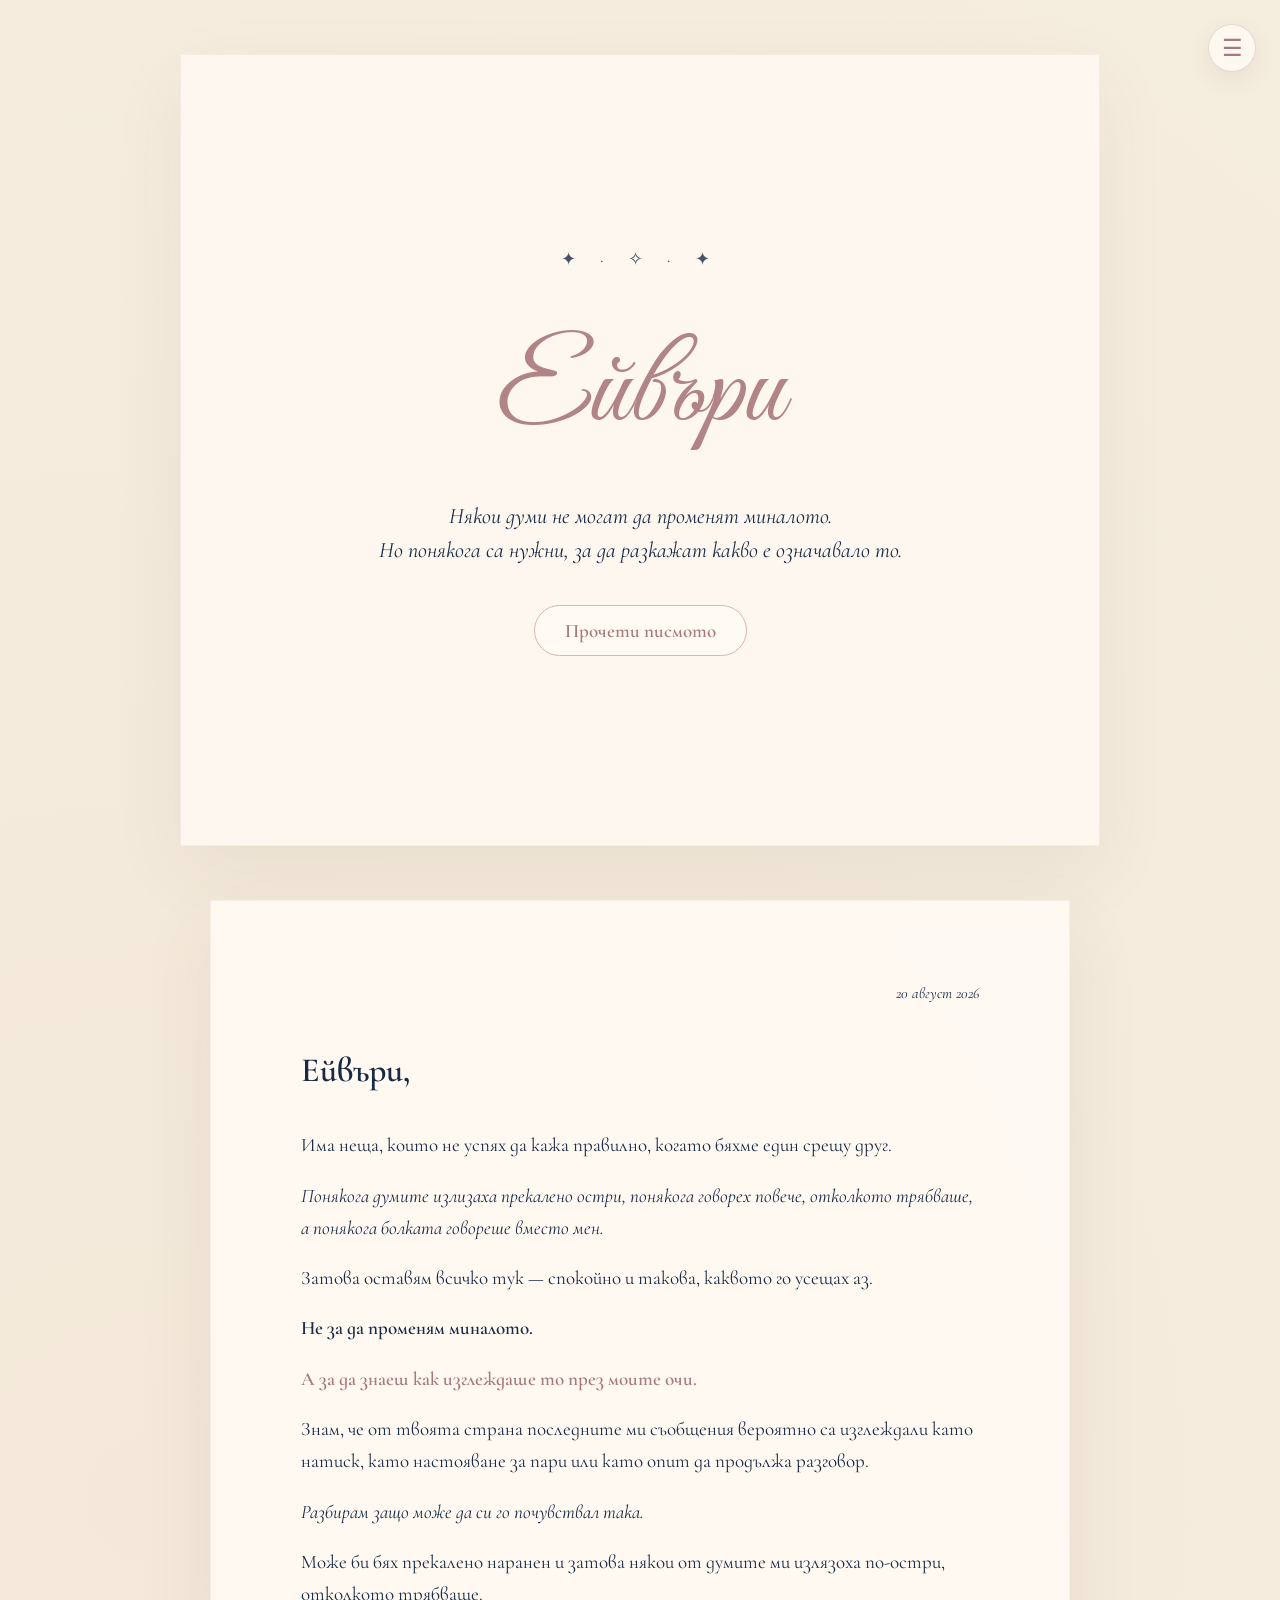
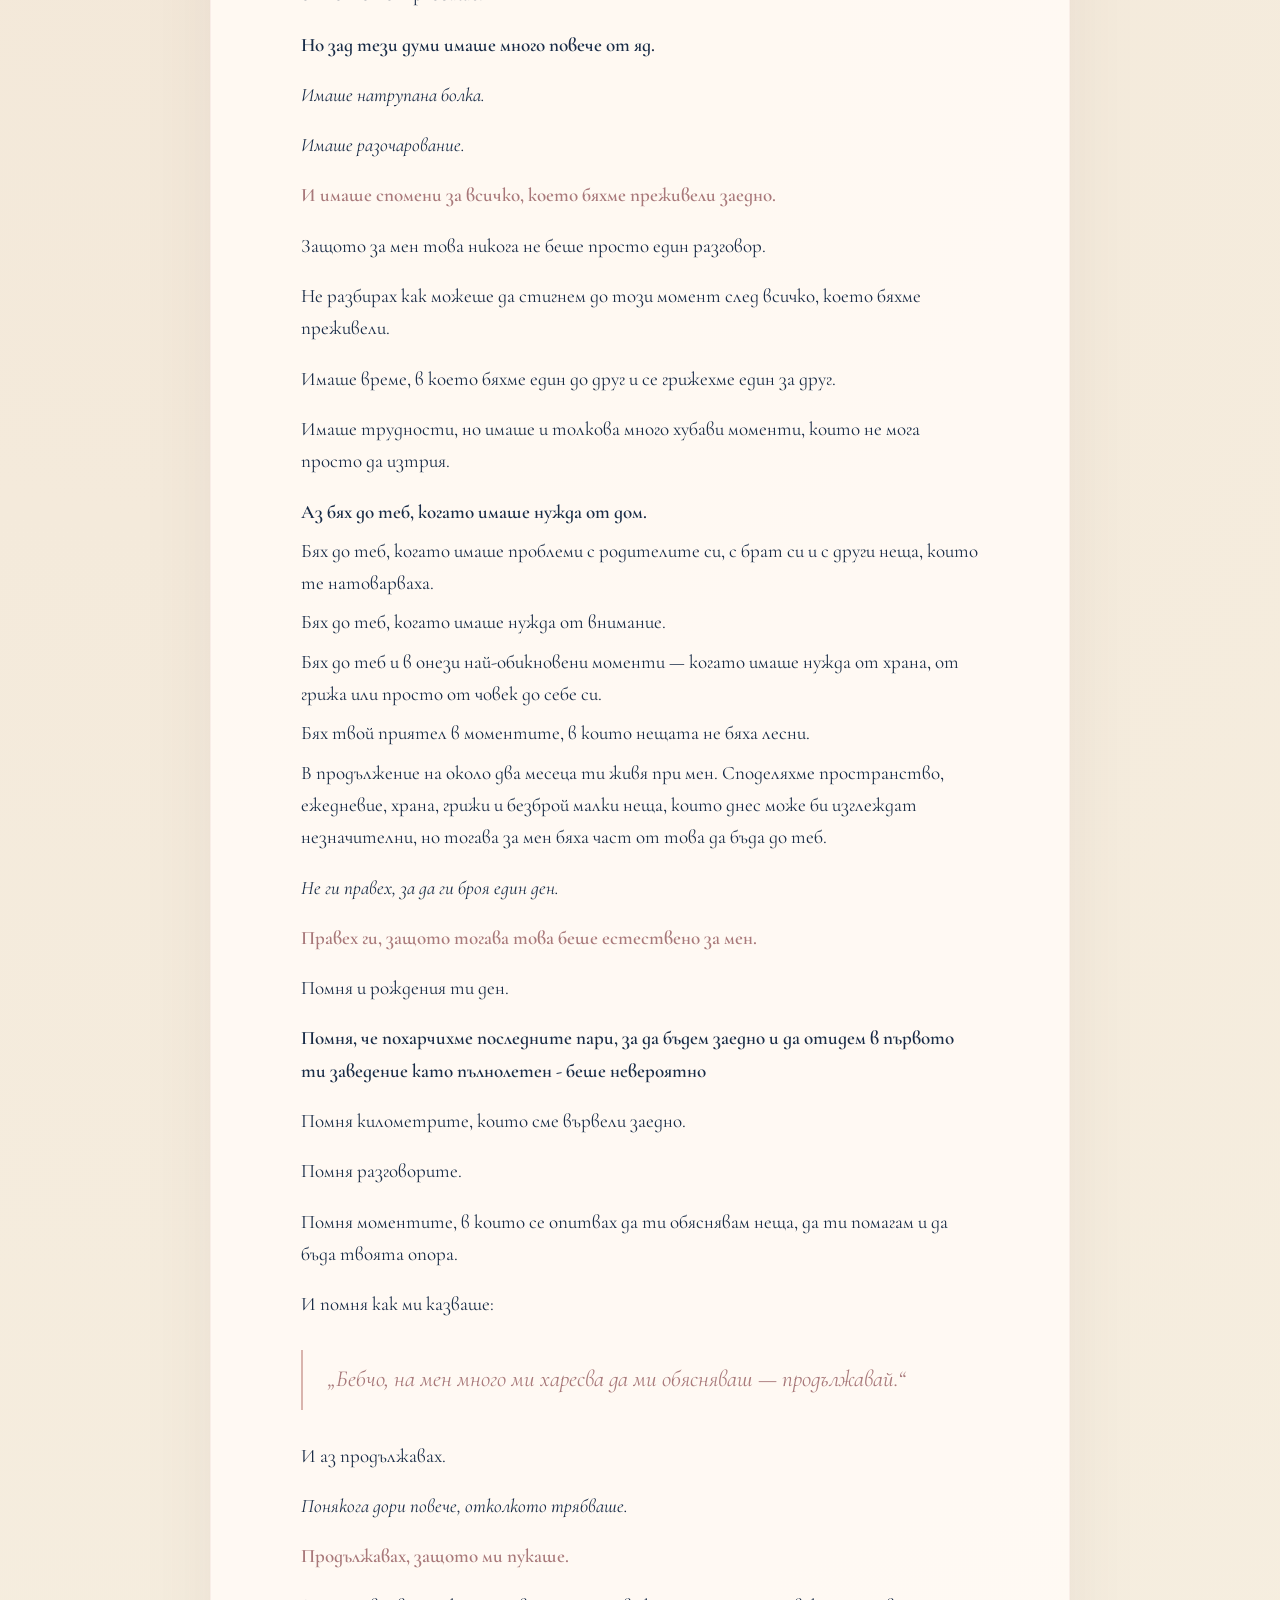
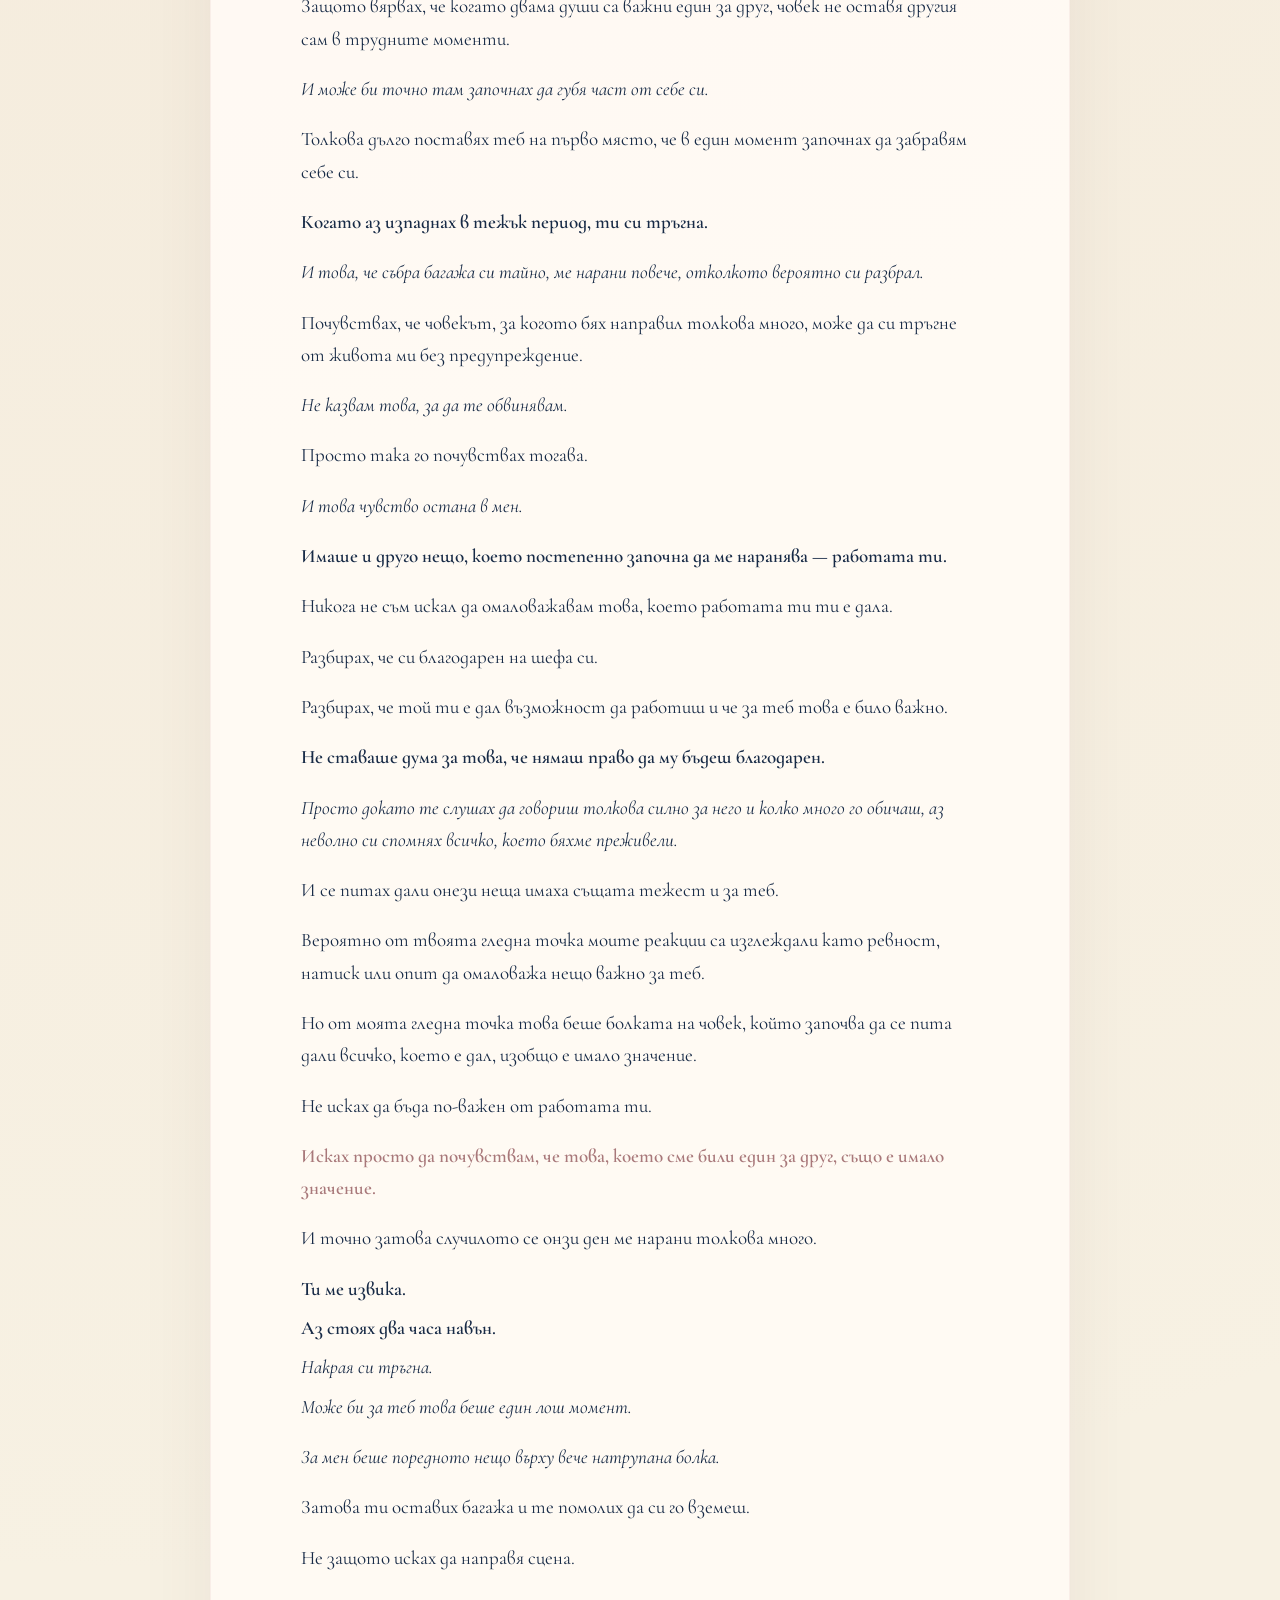
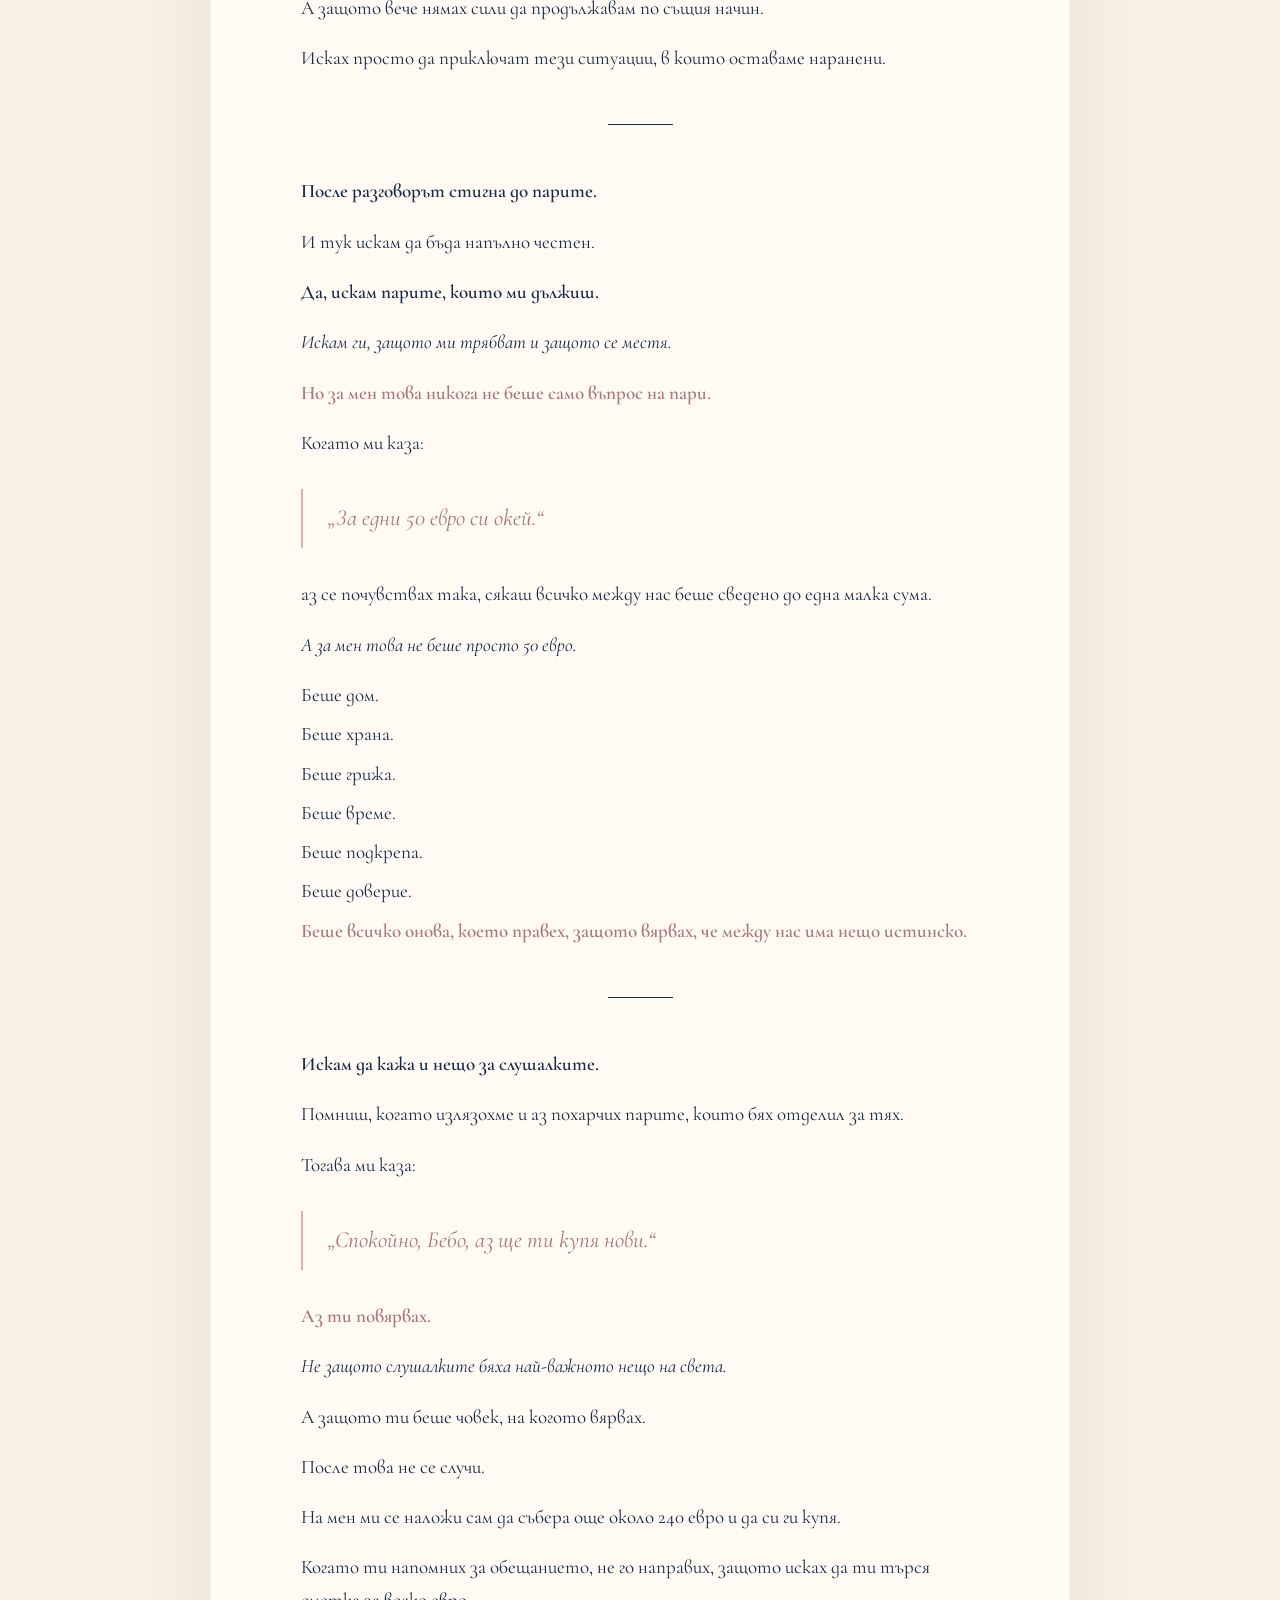
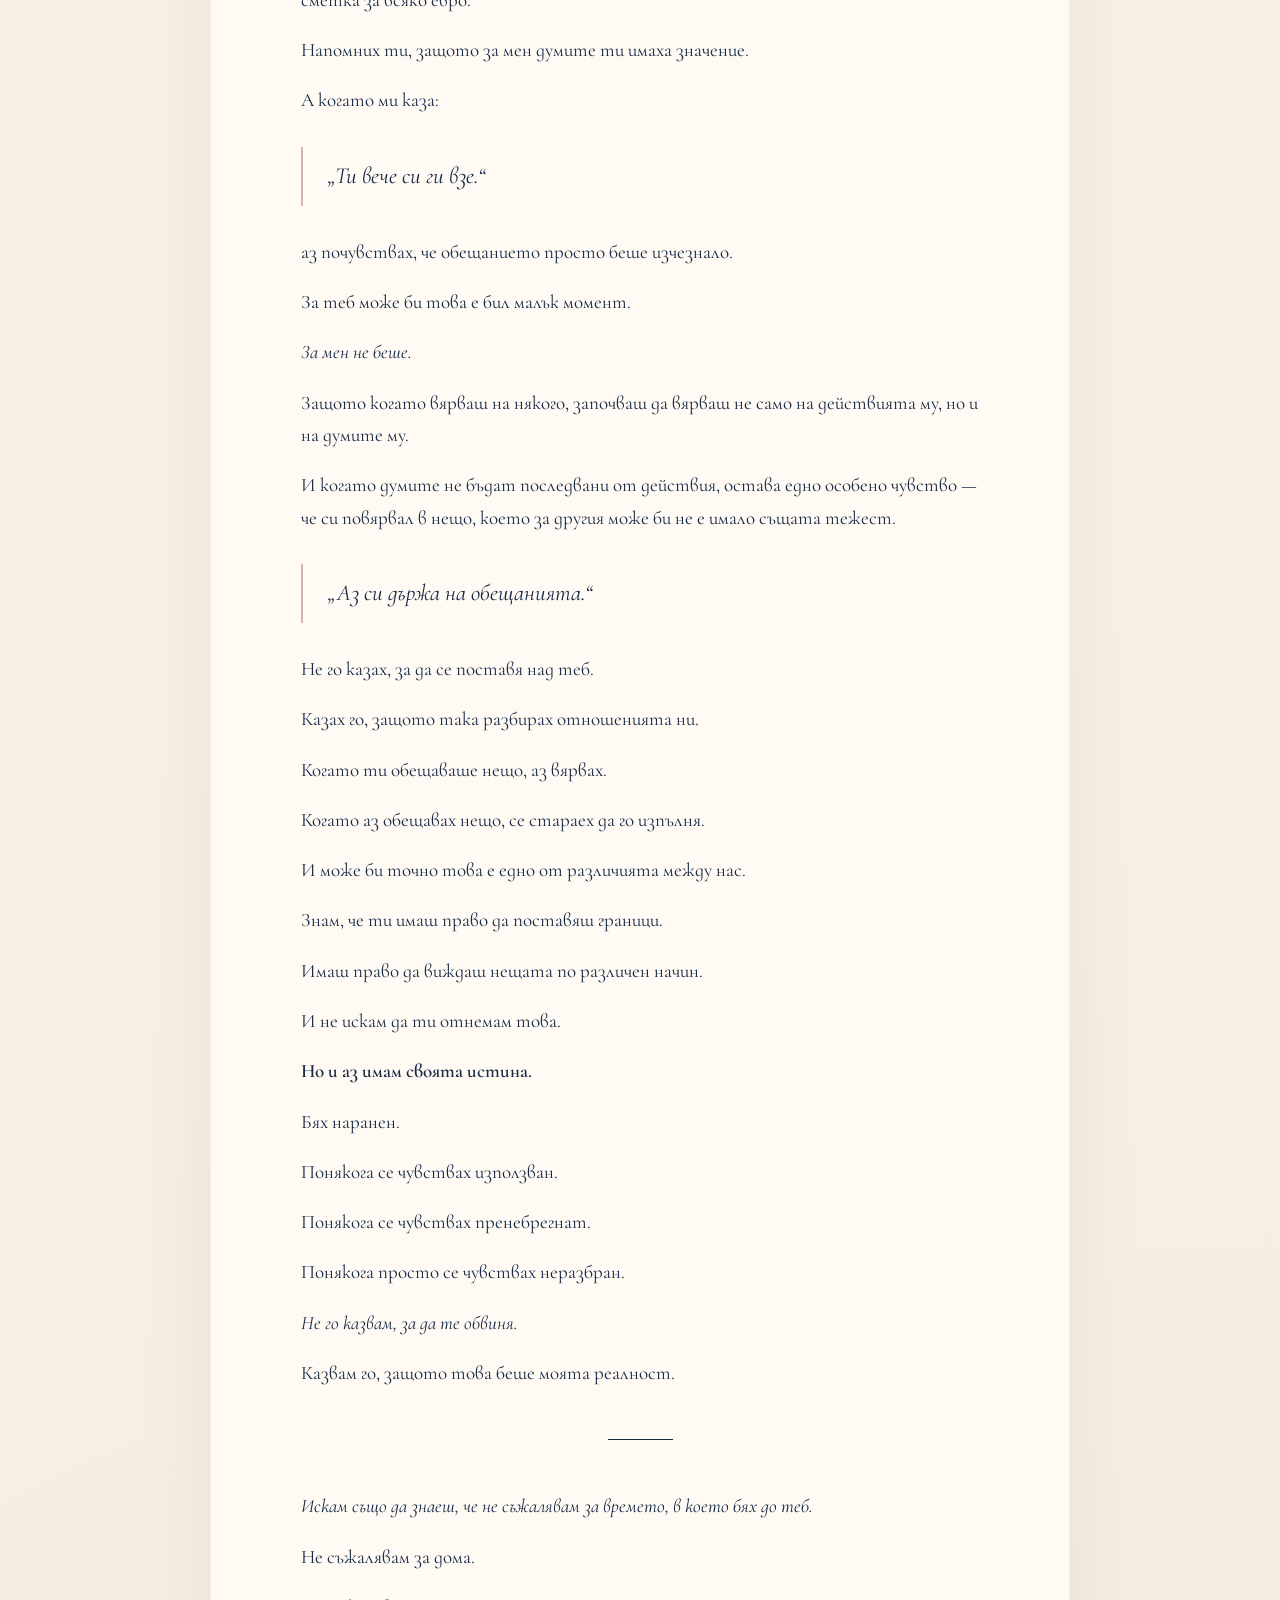
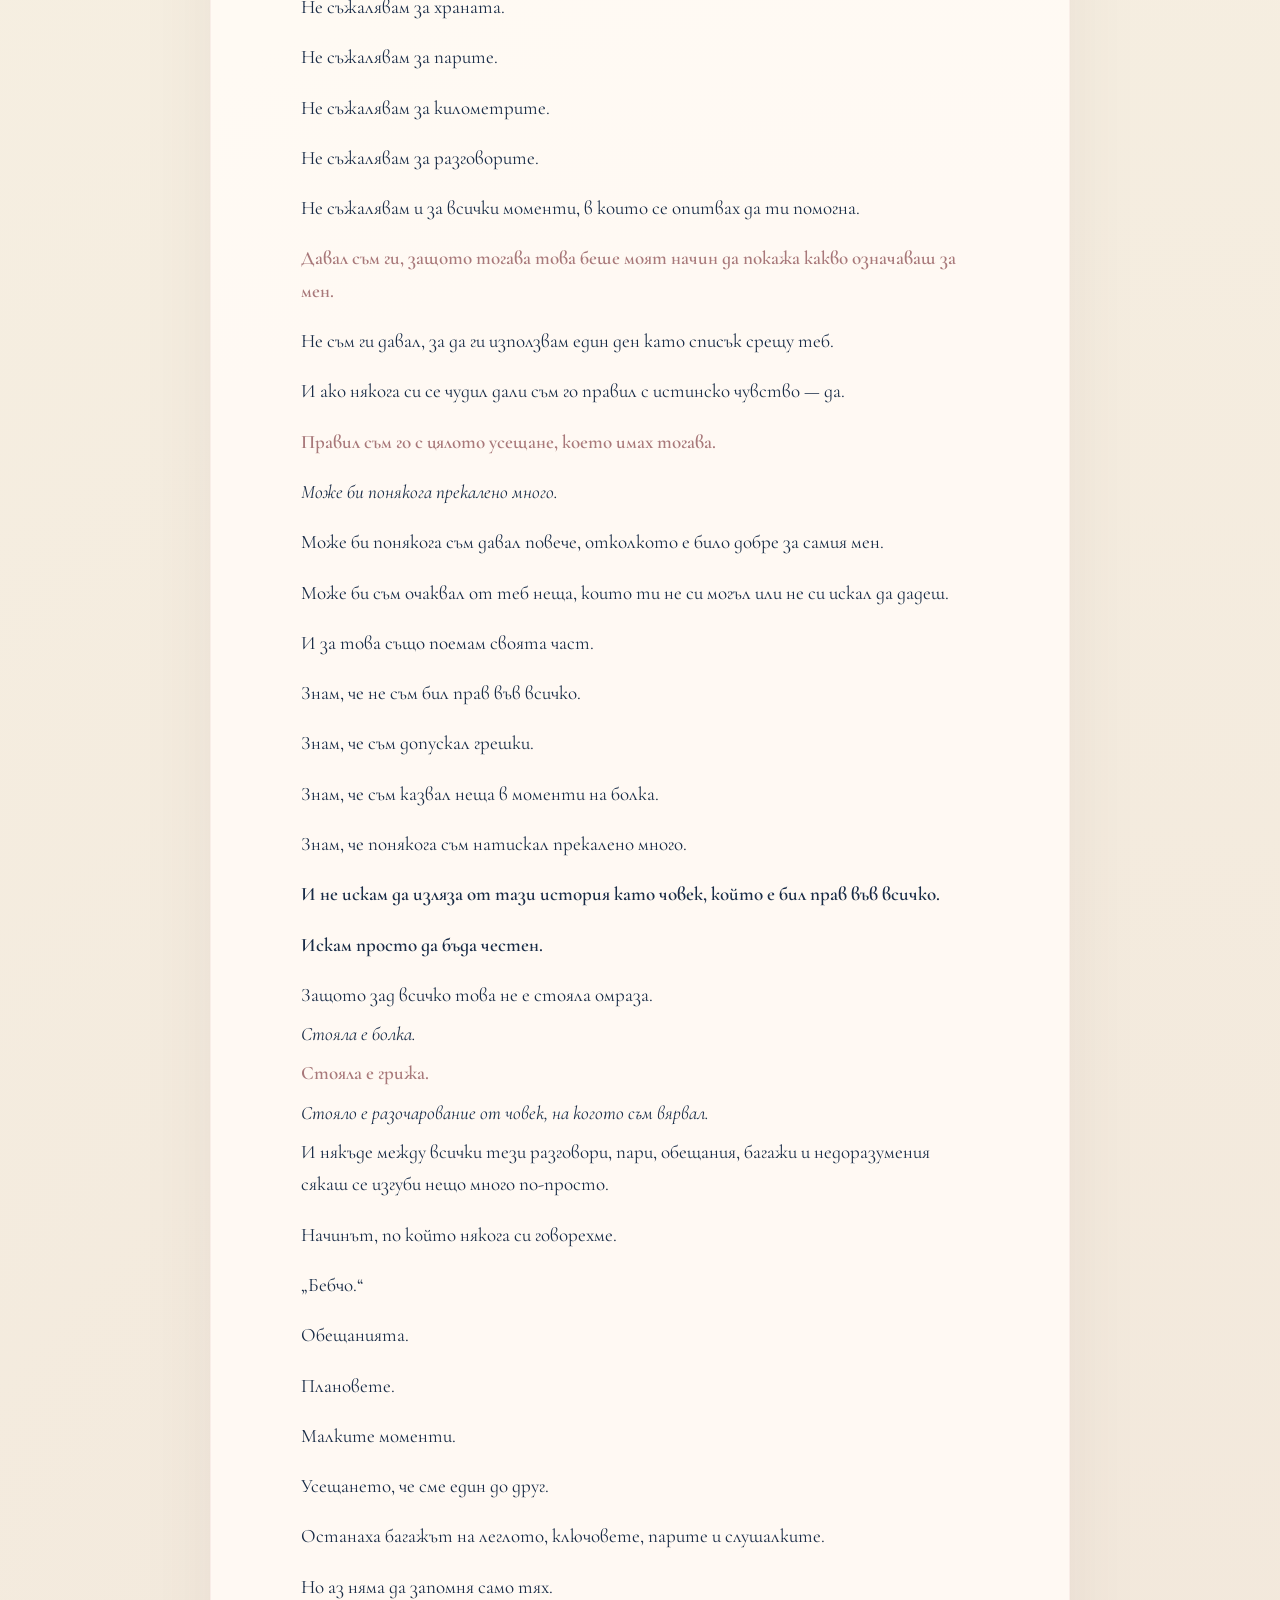
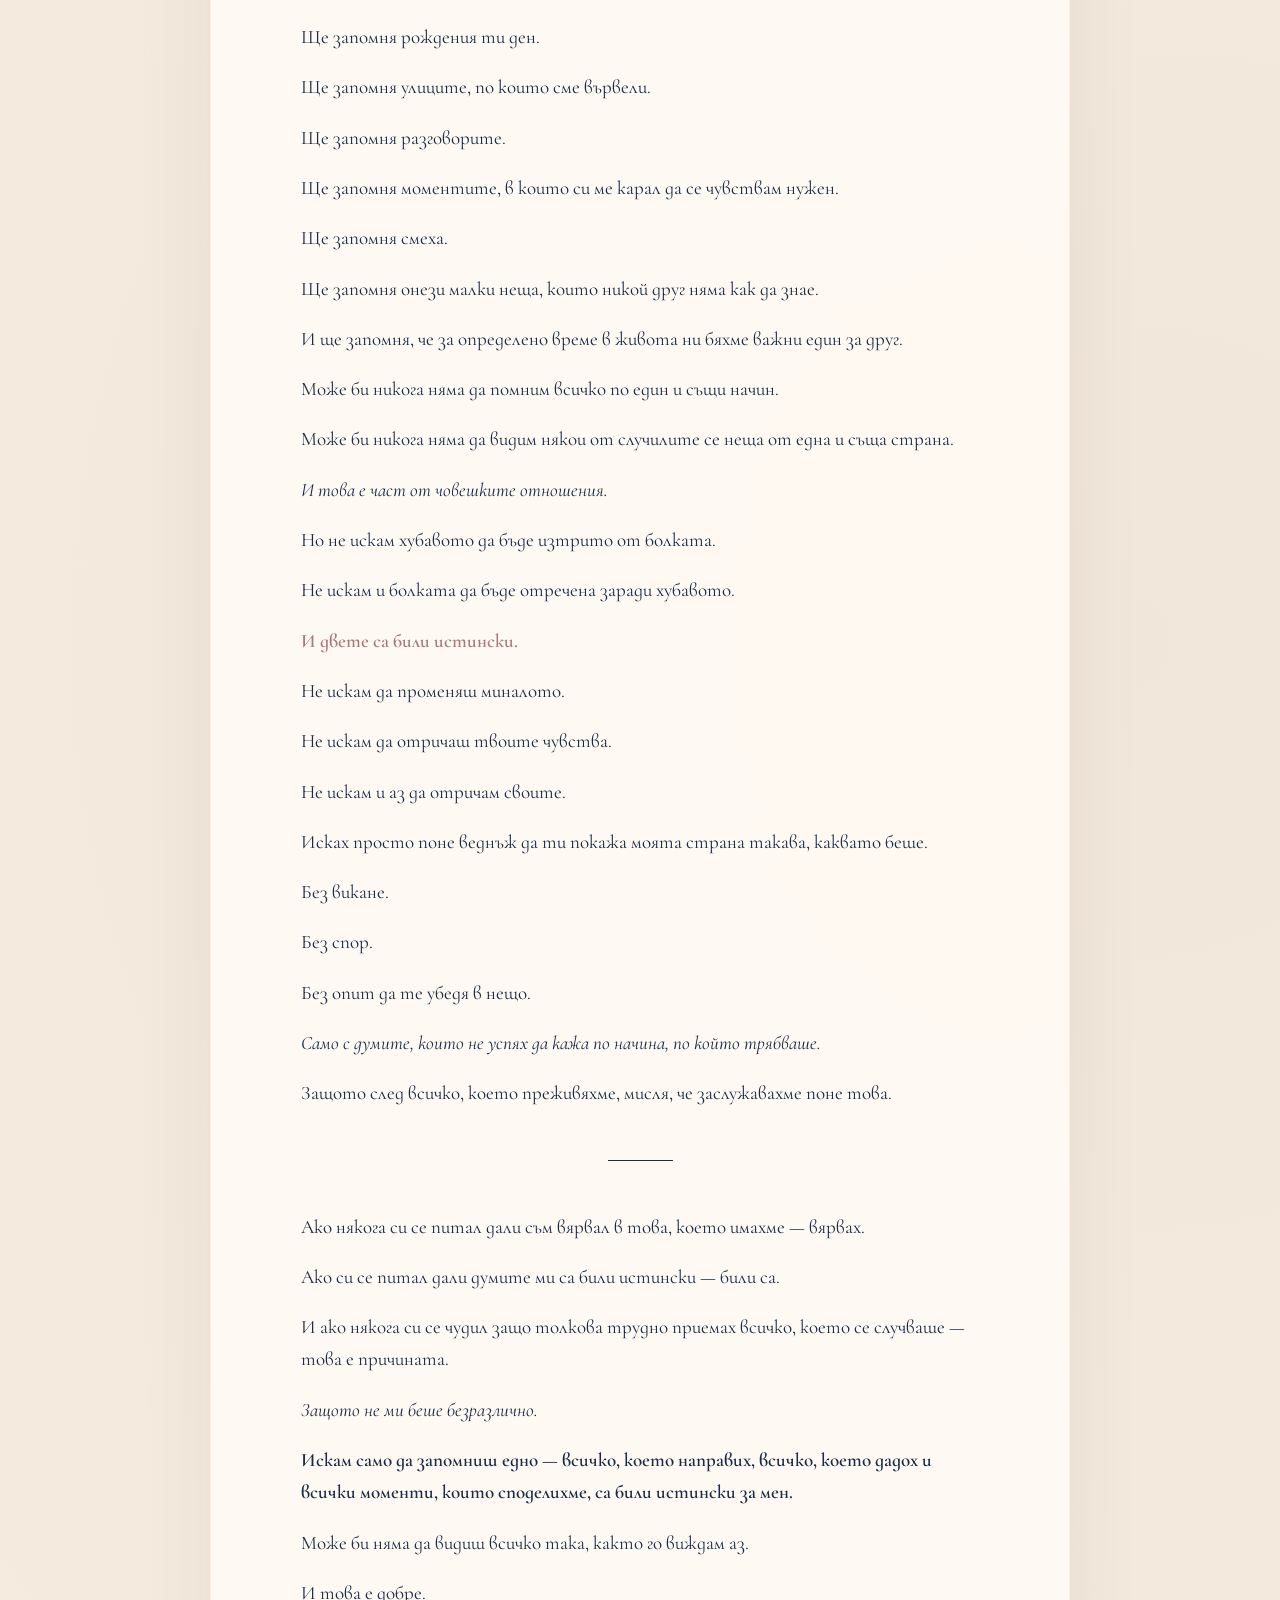
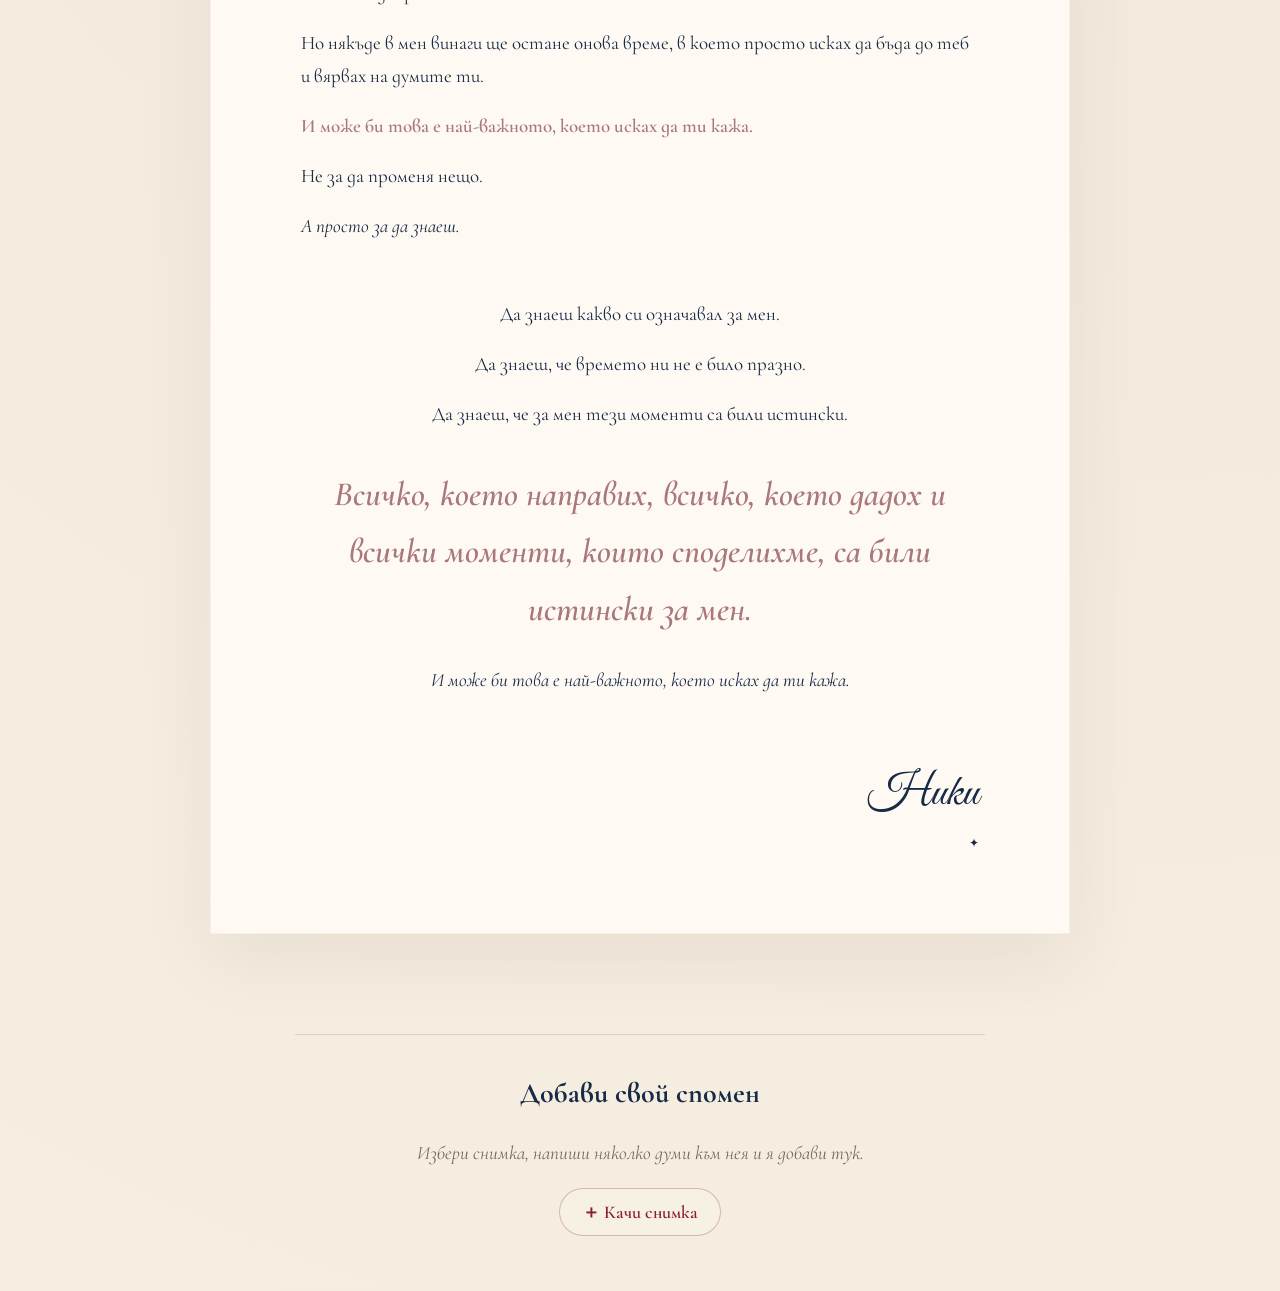
==== commit 1cd2f1ba: "Add files via upload" ====
--- a/index.html
+++ b/index.html
@@ -1,10 +1,10 @@
 <!DOCTYPE html>
 
-<html lang="en">
+<html lang="bg">
 <head>
 <meta charset="utf-8"/>
 <meta content="width=device-width, initial-scale=1.0" name="viewport"/>
-<title id="pageTitle">For Avery — from Niki</title>
+<title id="pageTitle">За Ейвъри — от Ники</title>
 <!-- =====================================================
          GOOGLE FONTS
          ===================================================== -->
@@ -1510,20 +1510,21 @@
          ПАДАЩО МЕНЮ
          ===================================================== -->
 <div class="menu-container">
-<button aria-expanded="false" aria-label="Open menu" class="menu-button" id="menuButton">
+<button aria-expanded="false" aria-label="Отвори меню" class="menu-button" id="menuButton">
         ☰
       </button>
 <nav aria-hidden="true" class="dropdown-menu" id="dropdownMenu">
-<button class="menu-item" onclick="openLoveLetter()"><span class="menu-icon">💌</span><span id="loveLettersText">Love Letters</span></button><button class="menu-item" onclick="toggleMusic()">
+<button class="menu-item" onclick="toggleLanguage()"><span class="menu-icon">🌐</span><span id="languageText">🇬🇧 EN</span></button>
+<button class="menu-item" onclick="openLoveLetter()"><span class="menu-icon">💌</span><span id="loveLettersText">Любовни писма</span></button><button class="menu-item" onclick="toggleMusic()">
 <span class="menu-icon" id="musicIcon"> ♫ </span>
-<span id="musicText"> Music </span>
+<span id="musicText"> Музика </span>
 </button>
 <button class="menu-item" onclick="openMemories()">
 <span class="menu-icon"> ✦ </span>
-<span id="memoriesMenuText">Memories</span>
+<span id="memoriesMenuText">Спомени</span>
 </button>
 <button class="menu-item" onclick="closeMenu()">
-<span class="menu-icon"> × </span><span id="menuClose">Close</span></button>
+<span class="menu-icon"> × </span><span id="menuClose">Затвори</span></button>
 </nav>
 </div>
 <!-- =====================================================
@@ -1532,10 +1533,16 @@
 <section class="hero-section" id="home">
 <div class="hero">
 <div class="ornament">✦ · ✧ · ✦</div>
-<h1 id="heroName">Avery</h1>
-<div class="subtitle" id="heroSubtitle">Sometimes the most important words are the ones we didn’t manage to say in time.<br/>These are for you.</div>
+<h1 id="heroName">Ейвъри</h1>
+<div class="subtitle" id="heroSubtitle">
+          Някои думи не могат да променят миналото.
+
+          <br/>
+
+          Но понякога са нужни, за да разкажат какво е означавало то.
+        </div>
 <button class="enter-button" id="enterButton" onclick="openLetter()">
-          Read the letter
+          Прочети писмото
         </button>
 </div>
 </section>
@@ -1543,48 +1550,374 @@
          ПИСМО
          ===================================================== -->
 <main class="letter" id="letter">
-<div class="date" id="letterDate">August 20, 2026</div>
-<h2 id="letterGreeting">Avery,</h2>
-<p>I didn’t make this page to convince you of anything. I made it because sometimes the words we don’t manage to say in time are the ones that stay with us the longest.</p>
-<p>Two months may not seem like a long time. But sometimes a person doesn’t need years to become important to you.</p>
-<p class="strong">You became important to me.</p>
-<p>Not because of one big moment, but because of all the little things between us. Our conversations. Our laughter. The looks we shared. The touches. The moments when we were simply together, and that was enough.</p>
-<p>There are things I probably should have told you more often.</p>
-<p class="soft">I should have hugged you more often for no reason.<br/>Told you that I missed you.<br/>Shown you how much you meant to me instead of assuming you simply knew.</p>
-<p>Maybe that’s where I went wrong.</p>
-<p>I knew what I felt for you, but I didn’t understand soon enough that you didn’t just need to know it — you needed to feel it.</p>
-<p>When I look at these photos now, I don’t just see memories. I see two people who shared beautiful moments. I see you as I came to know you. And I see a part of my life that I don’t want to simply erase.</p>
-<p>I don’t know what will happen from here.</p>
-<p>But I know what our time together meant to me.</p>
-<p>And that is why this page exists.</p>
-<p class="soft">Not as a goodbye.<br/><br/>Not as a way to make you feel guilty.<br/><br/>But simply as a place where I could leave some of what I didn’t manage to show you well enough while you were beside me.</p>
-<div class="final-message">You matter to me, Avery.<br/>Much more than I managed to show you.</div>
-<div class="signature" id="signatureText">Niki</div>
-<div style="text-align: right; color: var(--gold-soft); font-size: 12px">✦</div>
-
-<div style="display:flex; justify-content:flex-start; align-items:center; gap:100px; width:100%; margin-top:28px; margin-bottom:20px;">
-  <button class="enter-button" id="enterButtonBottom" onclick="openLoveLetter()">
-          Love Letters
-        </button>
-  <button class="enter-button" id="enterButtonBottomMiddle" onclick="openMemories()">
-          Memories
-        </button>
+<div class="date" id="letterDate">20 август 2026</div>
+<h2 id="letterGreeting">Ейвъри,</h2>
+<p data-i18n-index="0">
+        Има неща, които не успях да кажа правилно, когато бяхме един срещу друг.
+      </p>
+<p class="soft" data-i18n-index="1">
+        Понякога думите излизаха прекалено остри, понякога говорех повече,
+        отколкото трябваше, а понякога болката говореше вместо мен.
+      </p>
+<p data-i18n-index="2">
+        Затова оставям всичко тук — спокойно и такова, каквото го усещах аз.
+      </p>
+<p class="strong" data-i18n-index="3">Не за да променям миналото.</p>
+<p class="love" data-i18n-index="4">А за да знаеш как изглеждаше то през моите очи.</p>
+<p data-i18n-index="5">
+        Знам, че от твоята страна последните ми съобщения вероятно са изглеждали
+        като натиск, като настояване за пари или като опит да продължа разговор.
+      </p>
+<p class="soft" data-i18n-index="6">Разбирам защо може да си го почувствал така.</p>
+<p data-i18n-index="7">
+        Може би бях прекалено наранен и затова някои от думите ми излязоха
+        по-остри, отколкото трябваше.
+      </p>
+<p class="strong" data-i18n-index="8">Но зад тези думи имаше много повече от яд.</p>
+<p class="pain" data-i18n-index="9">Имаше натрупана болка.</p>
+<p class="pain" data-i18n-index="10">Имаше разочарование.</p>
+<p class="love" data-i18n-index="11">
+        И имаше спомени за всичко, което бяхме преживели заедно.
+      </p>
+<p data-i18n-index="12">Защото за мен това никога не беше просто един разговор.</p>
+<p data-i18n-index="13">
+        Не разбирах как можеше да стигнем до този момент след всичко, което
+        бяхме преживели.
+      </p>
+<p data-i18n-index="14">Имаше време, в което бяхме един до друг и се грижехме един за друг.</p>
+<p data-i18n-index="15">
+        Имаше трудности, но имаше и толкова много хубави моменти, които не мога
+        просто да изтрия.
+      </p>
+<div class="short">
+<p class="strong" data-i18n-index="16">Аз бях до теб, когато имаше нужда от дом.</p>
+<p data-i18n-index="17">
+          Бях до теб, когато имаше проблеми с родителите си, с брат си и с други
+          неща, които те натоварваха.
+        </p>
+<p data-i18n-index="18">Бях до теб, когато имаше нужда от внимание.</p>
+<p data-i18n-index="19">
+          Бях до теб и в онези най-обикновени моменти — когато имаше нужда от
+          храна, от грижа или просто от човек до себе си.
+        </p>
+<p data-i18n-index="20">Бях твой приятел в моментите, в които нещата не бяха лесни.</p>
 </div>
-
+<p data-i18n-index="21">
+        В продължение на около два месеца ти живя при мен. Споделяхме
+        пространство, ежедневие, храна, грижи и безброй малки неща, които днес
+        може би изглеждат незначителни, но тогава за мен бяха част от това да
+        бъда до теб.
+      </p>
+<p class="soft" data-i18n-index="22">Не ги правех, за да ги броя един ден.</p>
+<p class="love" data-i18n-index="23">Правех ги, защото тогава това беше естествено за мен.</p>
+<p data-i18n-index="24">Помня и рождения ти ден.</p>
+<p class="strong" data-i18n-index="25">
+        Помня, че похарчихме последните пари, за да бъдем заедно и да отидем в
+        първото ти заведение като пълнолетен - беше невероятно
+      </p>
+<p data-i18n-index="26">Помня километрите, които сме вървели заедно.</p>
+<p data-i18n-index="27">Помня разговорите.</p>
+<p data-i18n-index="28">
+        Помня моментите, в които се опитвах да ти обяснявам неща, да ти помагам
+        и да бъда твоята опора.
+      </p>
+<p data-i18n-index="29">И помня как ми казваше:</p>
+<blockquote data-i18n-index="30">
+        „Бебчо, на мен много ми харесва да ми обясняваш — продължавай.“
+      </blockquote>
+<p data-i18n-index="31">И аз продължавах.</p>
+<p class="soft" data-i18n-index="32">Понякога дори повече, отколкото трябваше.</p>
+<p class="love" data-i18n-index="33">Продължавах, защото ми пукаше.</p>
+<p data-i18n-index="34">
+        Защото вярвах, че когато двама души са важни един за друг, човек не
+        оставя другия сам в трудните моменти.
+      </p>
+<p class="pain" data-i18n-index="35">И може би точно там започнах да губя част от себе си.</p>
+<p data-i18n-index="36">
+        Толкова дълго поставях теб на първо място, че в един момент започнах да
+        забравям себе си.
+      </p>
+<p class="strong" data-i18n-index="37">Когато аз изпаднах в тежък период, ти си тръгна.</p>
+<p class="pain" data-i18n-index="38">
+        И това, че събра багажа си тайно, ме нарани повече, отколкото вероятно
+        си разбрал.
+      </p>
+<p data-i18n-index="39">
+        Почувствах, че човекът, за когото бях направил толкова много, може да си
+        тръгне от живота ми без предупреждение.
+      </p>
+<p class="soft" data-i18n-index="40">Не казвам това, за да те обвинявам.</p>
+<p data-i18n-index="41">Просто така го почувствах тогава.</p>
+<p class="pain" data-i18n-index="42">И това чувство остана в мен.</p>
+<p class="strong" data-i18n-index="43">
+        Имаше и друго нещо, което постепенно започна да ме наранява — работата
+        ти.
+      </p>
+<p data-i18n-index="44">
+        Никога не съм искал да омаловажавам това, което работата ти ти е дала.
+      </p>
+<p data-i18n-index="45">Разбирах, че си благодарен на шефа си.</p>
+<p data-i18n-index="46">
+        Разбирах, че той ти е дал възможност да работиш и че за теб това е било
+        важно.
+      </p>
+<p class="strong" data-i18n-index="47">
+        Не ставаше дума за това, че нямаш право да му бъдеш благодарен.
+      </p>
+<p class="soft" data-i18n-index="48">
+        Просто докато те слушах да говориш толкова силно за него и колко много
+        го обичаш, аз неволно си спомнях всичко, което бяхме преживели.
+      </p>
+<p data-i18n-index="49">И се питах дали онези неща имаха същата тежест и за теб.</p>
+<p data-i18n-index="50">
+        Вероятно от твоята гледна точка моите реакции са изглеждали като
+        ревност, натиск или опит да омаловажа нещо важно за теб.
+      </p>
+<p data-i18n-index="51">
+        Но от моята гледна точка това беше болката на човек, който започва да се
+        пита дали всичко, което е дал, изобщо е имало значение.
+      </p>
+<p data-i18n-index="52">Не исках да бъда по-важен от работата ти.</p>
+<p class="love" data-i18n-index="53">
+        Исках просто да почувствам, че това, което сме били един за друг, също е
+        имало значение.
+      </p>
+<p data-i18n-index="54">И точно затова случилото се онзи ден ме нарани толкова много.</p>
+<div class="short">
+<p class="strong" data-i18n-index="55">Ти ме извика.</p>
+<p class="strong" data-i18n-index="56">Аз стоях два часа навън.</p>
+<p class="pain" data-i18n-index="57">Накрая си тръгна.</p>
+</div>
+<p class="soft" data-i18n-index="58">Може би за теб това беше един лош момент.</p>
+<p class="pain" data-i18n-index="59">За мен беше поредното нещо върху вече натрупана болка.</p>
+<p data-i18n-index="60">Затова ти оставих багажа и те помолих да си го вземеш.</p>
+<p data-i18n-index="61">Не защото исках да направя сцена.</p>
+<p data-i18n-index="62">А защото вече нямах сили да продължавам по същия начин.</p>
+<p data-i18n-index="63">Исках просто да приключат тези ситуации, в които оставаме наранени.</p>
+<div class="divider"></div>
+<p class="strong" data-i18n-index="64">После разговорът стигна до парите.</p>
+<p data-i18n-index="65">И тук искам да бъда напълно честен.</p>
+<p class="strong" data-i18n-index="66">Да, искам парите, които ми дължиш.</p>
+<p class="soft" data-i18n-index="67">Искам ги, защото ми трябват и защото се местя.</p>
+<p class="love" data-i18n-index="68">Но за мен това никога не беше само въпрос на пари.</p>
+<p data-i18n-index="69">Когато ми каза:</p>
+<blockquote data-i18n-index="70">„За едни 50 евро си окей.“</blockquote>
+<p data-i18n-index="71">
+        аз се почувствах така, сякаш всичко между нас беше сведено до една малка
+        сума.
+      </p>
+<p class="pain" data-i18n-index="72">А за мен това не беше просто 50 евро.</p>
+<div class="short">
+<p data-i18n-index="73">Беше дом.</p>
+<p data-i18n-index="74">Беше храна.</p>
+<p data-i18n-index="75">Беше грижа.</p>
+<p data-i18n-index="76">Беше време.</p>
+<p data-i18n-index="77">Беше подкрепа.</p>
+<p data-i18n-index="78">Беше доверие.</p>
+</div>
+<p class="love" data-i18n-index="79">
+        Беше всичко онова, което правех, защото вярвах, че между нас има нещо
+        истинско.
+      </p>
+<div class="divider"></div>
+<p class="strong" data-i18n-index="80">Искам да кажа и нещо за слушалките.</p>
+<p data-i18n-index="81">
+        Помниш, когато излязохме и аз похарчих парите, които бях отделил за тях.
+      </p>
+<p data-i18n-index="82">Тогава ми каза:</p>
+<blockquote data-i18n-index="83">„Спокойно, Бебо, аз ще ти купя нови.“</blockquote>
+<p class="love" data-i18n-index="84">Аз ти повярвах.</p>
+<p class="soft" data-i18n-index="85">Не защото слушалките бяха най-важното нещо на света.</p>
+<p data-i18n-index="86">А защото ти беше човек, на когото вярвах.</p>
+<p data-i18n-index="87">После това не се случи.</p>
+<p data-i18n-index="88">
+        На мен ми се наложи сам да събера още около 240 евро и да си ги купя.
+      </p>
+<p data-i18n-index="89">
+        Когато ти напомних за обещанието, не го направих, защото исках да ти
+        търся сметка за всяко евро.
+      </p>
+<p data-i18n-index="90">Напомних ти, защото за мен думите ти имаха значение.</p>
+<p data-i18n-index="91">А когато ми каза:</p>
+<blockquote class="soft" data-i18n-index="92">„Ти вече си ги взе.“</blockquote>
+<p data-i18n-index="93">аз почувствах, че обещанието просто беше изчезнало.</p>
+<p data-i18n-index="94">За теб може би това е бил малък момент.</p>
+<p class="pain" data-i18n-index="95">За мен не беше.</p>
+<p data-i18n-index="96">
+        Защото когато вярваш на някого, започваш да вярваш не само на действията
+        му, но и на думите му.
+      </p>
+<p data-i18n-index="97">
+        И когато думите не бъдат последвани от действия, остава едно особено
+        чувство — че си повярвал в нещо, което за другия може би не е имало
+        същата тежест.
+      </p>
+<blockquote class="gold" data-i18n-index="98">„Аз си държа на обещанията.“</blockquote>
+<p data-i18n-index="99">Не го казах, за да се поставя над теб.</p>
+<p data-i18n-index="100">Казах го, защото така разбирах отношенията ни.</p>
+<p data-i18n-index="101">Когато ти обещаваше нещо, аз вярвах.</p>
+<p data-i18n-index="102">Когато аз обещавах нещо, се стараех да го изпълня.</p>
+<p data-i18n-index="103">И може би точно това е едно от различията между нас.</p>
+<p data-i18n-index="104">Знам, че ти имаш право да поставяш граници.</p>
+<p data-i18n-index="105">Имаш право да виждаш нещата по различен начин.</p>
+<p data-i18n-index="106">И не искам да ти отнемам това.</p>
+<p class="strong" data-i18n-index="107">Но и аз имам своята истина.</p>
+<p data-i18n-index="108">Бях наранен.</p>
+<p data-i18n-index="109">Понякога се чувствах използван.</p>
+<p data-i18n-index="110">Понякога се чувствах пренебрегнат.</p>
+<p data-i18n-index="111">Понякога просто се чувствах неразбран.</p>
+<p class="soft" data-i18n-index="112">Не го казвам, за да те обвиня.</p>
+<p data-i18n-index="113">Казвам го, защото това беше моята реалност.</p>
+<div class="divider"></div>
+<p class="soft" data-i18n-index="114">
+        Искам също да знаеш, че не съжалявам за времето, в което бях до теб.
+      </p>
+<p data-i18n-index="115">Не съжалявам за дома.</p>
+<p data-i18n-index="116">Не съжалявам за храната.</p>
+<p data-i18n-index="117">Не съжалявам за парите.</p>
+<p data-i18n-index="118">Не съжалявам за километрите.</p>
+<p data-i18n-index="119">Не съжалявам за разговорите.</p>
+<p data-i18n-index="120">Не съжалявам и за всички моменти, в които се опитвах да ти помогна.</p>
+<p class="love" data-i18n-index="121">
+        Давал съм ги, защото тогава това беше моят начин да покажа какво
+        означаваш за мен.
+      </p>
+<p data-i18n-index="122">Не съм ги давал, за да ги използвам един ден като списък срещу теб.</p>
+<p data-i18n-index="123">
+        И ако някога си се чудил дали съм го правил с истинско чувство — да.
+      </p>
+<p class="love" data-i18n-index="124">Правил съм го с цялото усещане, което имах тогава.</p>
+<p class="soft" data-i18n-index="125">Може би понякога прекалено много.</p>
+<p data-i18n-index="126">
+        Може би понякога съм давал повече, отколкото е било добре за самия мен.
+      </p>
+<p data-i18n-index="127">
+        Може би съм очаквал от теб неща, които ти не си могъл или не си искал да
+        дадеш.
+      </p>
+<p data-i18n-index="128">И за това също поемам своята част.</p>
+<p data-i18n-index="129">Знам, че не съм бил прав във всичко.</p>
+<p data-i18n-index="130">Знам, че съм допускал грешки.</p>
+<p data-i18n-index="131">Знам, че съм казвал неща в моменти на болка.</p>
+<p data-i18n-index="132">Знам, че понякога съм натискал прекалено много.</p>
+<p class="strong" data-i18n-index="133">
+        И не искам да изляза от тази история като човек, който е бил прав във
+        всичко.
+      </p>
+<p class="strong" data-i18n-index="134">Искам просто да бъда честен.</p>
+<div class="short">
+<p data-i18n-index="135">Защото зад всичко това не е стояла омраза.</p>
+<p class="pain" data-i18n-index="136">Стояла е болка.</p>
+<p class="love" data-i18n-index="137">Стояла е грижа.</p>
+<p class="soft" data-i18n-index="138">
+          Стояло е разочарование от човек, на когото съм вярвал.
+        </p>
+</div>
+<p data-i18n-index="139">
+        И някъде между всички тези разговори, пари, обещания, багажи и
+        недоразумения сякаш се изгуби нещо много по-просто.
+      </p>
+<p data-i18n-index="140">Начинът, по който някога си говорехме.</p>
+<p data-i18n-index="141">„Бебчо.“</p>
+<p data-i18n-index="142">Обещанията.</p>
+<p data-i18n-index="143">Плановете.</p>
+<p data-i18n-index="144">Малките моменти.</p>
+<p data-i18n-index="145">Усещането, че сме един до друг.</p>
+<p data-i18n-index="146">Останаха багажът на леглото, ключовете, парите и слушалките.</p>
+<p data-i18n-index="147">Но аз няма да запомня само тях.</p>
+<p data-i18n-index="148">Ще запомня рождения ти ден.</p>
+<p data-i18n-index="149">Ще запомня улиците, по които сме вървели.</p>
+<p data-i18n-index="150">Ще запомня разговорите.</p>
+<p data-i18n-index="151">Ще запомня моментите, в които си ме карал да се чувствам нужен.</p>
+<p data-i18n-index="152">Ще запомня смеха.</p>
+<p data-i18n-index="153">Ще запомня онези малки неща, които никой друг няма как да знае.</p>
+<p data-i18n-index="154">
+        И ще запомня, че за определено време в живота ни бяхме важни един за
+        друг.
+      </p>
+<p data-i18n-index="155">Може би никога няма да помним всичко по един и същи начин.</p>
+<p data-i18n-index="156">
+        Може би никога няма да видим някои от случилите се неща от една и съща
+        страна.
+      </p>
+<p class="soft" data-i18n-index="157">И това е част от човешките отношения.</p>
+<p data-i18n-index="158">Но не искам хубавото да бъде изтрито от болката.</p>
+<p data-i18n-index="159">Не искам и болката да бъде отречена заради хубавото.</p>
+<p class="love" data-i18n-index="160">И двете са били истински.</p>
+<p data-i18n-index="161">Не искам да променяш миналото.</p>
+<p data-i18n-index="162">Не искам да отричаш твоите чувства.</p>
+<p data-i18n-index="163">Не искам и аз да отричам своите.</p>
+<p data-i18n-index="164">
+        Исках просто поне веднъж да ти покажа моята страна такава, каквато беше.
+      </p>
+<p data-i18n-index="165">Без викане.</p>
+<p data-i18n-index="166">Без спор.</p>
+<p data-i18n-index="167">Без опит да те убедя в нещо.</p>
+<p class="soft" data-i18n-index="168">
+        Само с думите, които не успях да кажа по начина, по който трябваше.
+      </p>
+<p data-i18n-index="169">
+        Защото след всичко, което преживяхме, мисля, че заслужавахме поне това.
+      </p>
+<div class="divider"></div>
+<p data-i18n-index="170">
+        Ако някога си се питал дали съм вярвал в това, което имахме — вярвах.
+      </p>
+<p data-i18n-index="171">Ако си се питал дали думите ми са били истински — били са.</p>
+<p data-i18n-index="172">
+        И ако някога си се чудил защо толкова трудно приемах всичко, което се
+        случваше — това е причината.
+      </p>
+<p class="pain" data-i18n-index="173">Защото не ми беше безразлично.</p>
+<p class="strong" data-i18n-index="174">
+        Искам само да запомниш едно — всичко, което направих, всичко, което
+        дадох и всички моменти, които споделихме, са били истински за мен.
+      </p>
+<p data-i18n-index="175">Може би няма да видиш всичко така, както го виждам аз.</p>
+<p data-i18n-index="176">И това е добре.</p>
+<p data-i18n-index="177">
+        Но някъде в мен винаги ще остане онова време, в което просто исках да
+        бъда до теб и вярвах на думите ти.
+      </p>
+<p class="love" data-i18n-index="178">И може би това е най-важното, което исках да ти кажа.</p>
+<p data-i18n-index="179">Не за да променя нещо.</p>
+<p class="soft" data-i18n-index="180">А просто за да знаеш.</p>
+<!-- =================================================
+             ФИНАЛ
+             ================================================= -->
+<section class="ending" id="ending">
+<p data-i18n-index="181">Да знаеш какво си означавал за мен.</p>
+<p data-i18n-index="182">Да знаеш, че времето ни не е било празно.</p>
+<p data-i18n-index="183">Да знаеш, че за мен тези моменти са били истински.</p>
+<div class="final-message" data-i18n-index="184">
+          Всичко, което направих, всичко, което дадох и всички моменти, които
+          споделихме, са били истински за мен.
+        </div>
+<p class="soft" data-i18n-index="185">
+          И може би това е най-важното, което исках да ти кажа.
+        </p>
+</section>
+<!-- =================================================
+             ПОДПИС
+             ================================================= -->
+<div class="signature" id="signatureText">Ники</div>
+<div style="text-align: right; color: var(--gold-soft); font-size: 12px">
+        ✦
+      </div>
 </main>
 <!-- =====================================================
          СПОМЕНИ
          ===================================================== -->
 <div aria-hidden="true" class="memories-overlay" id="memoriesSection">
-<div aria-label="Memories" aria-modal="true" class="memories-card" role="dialog">
-<button aria-label="Close" class="memories-close" onclick="closeMemories()" type="button">×</button>
+<div aria-label="Спомени" aria-modal="true" class="memories-card" role="dialog">
+<button aria-label="Затвори" class="memories-close" onclick="closeMemories()" type="button">×</button>
 <div class="memory-photo-wrap">
 <img alt="Това е първата снимка която ми направи" class="memory-photo" src="[data-uri]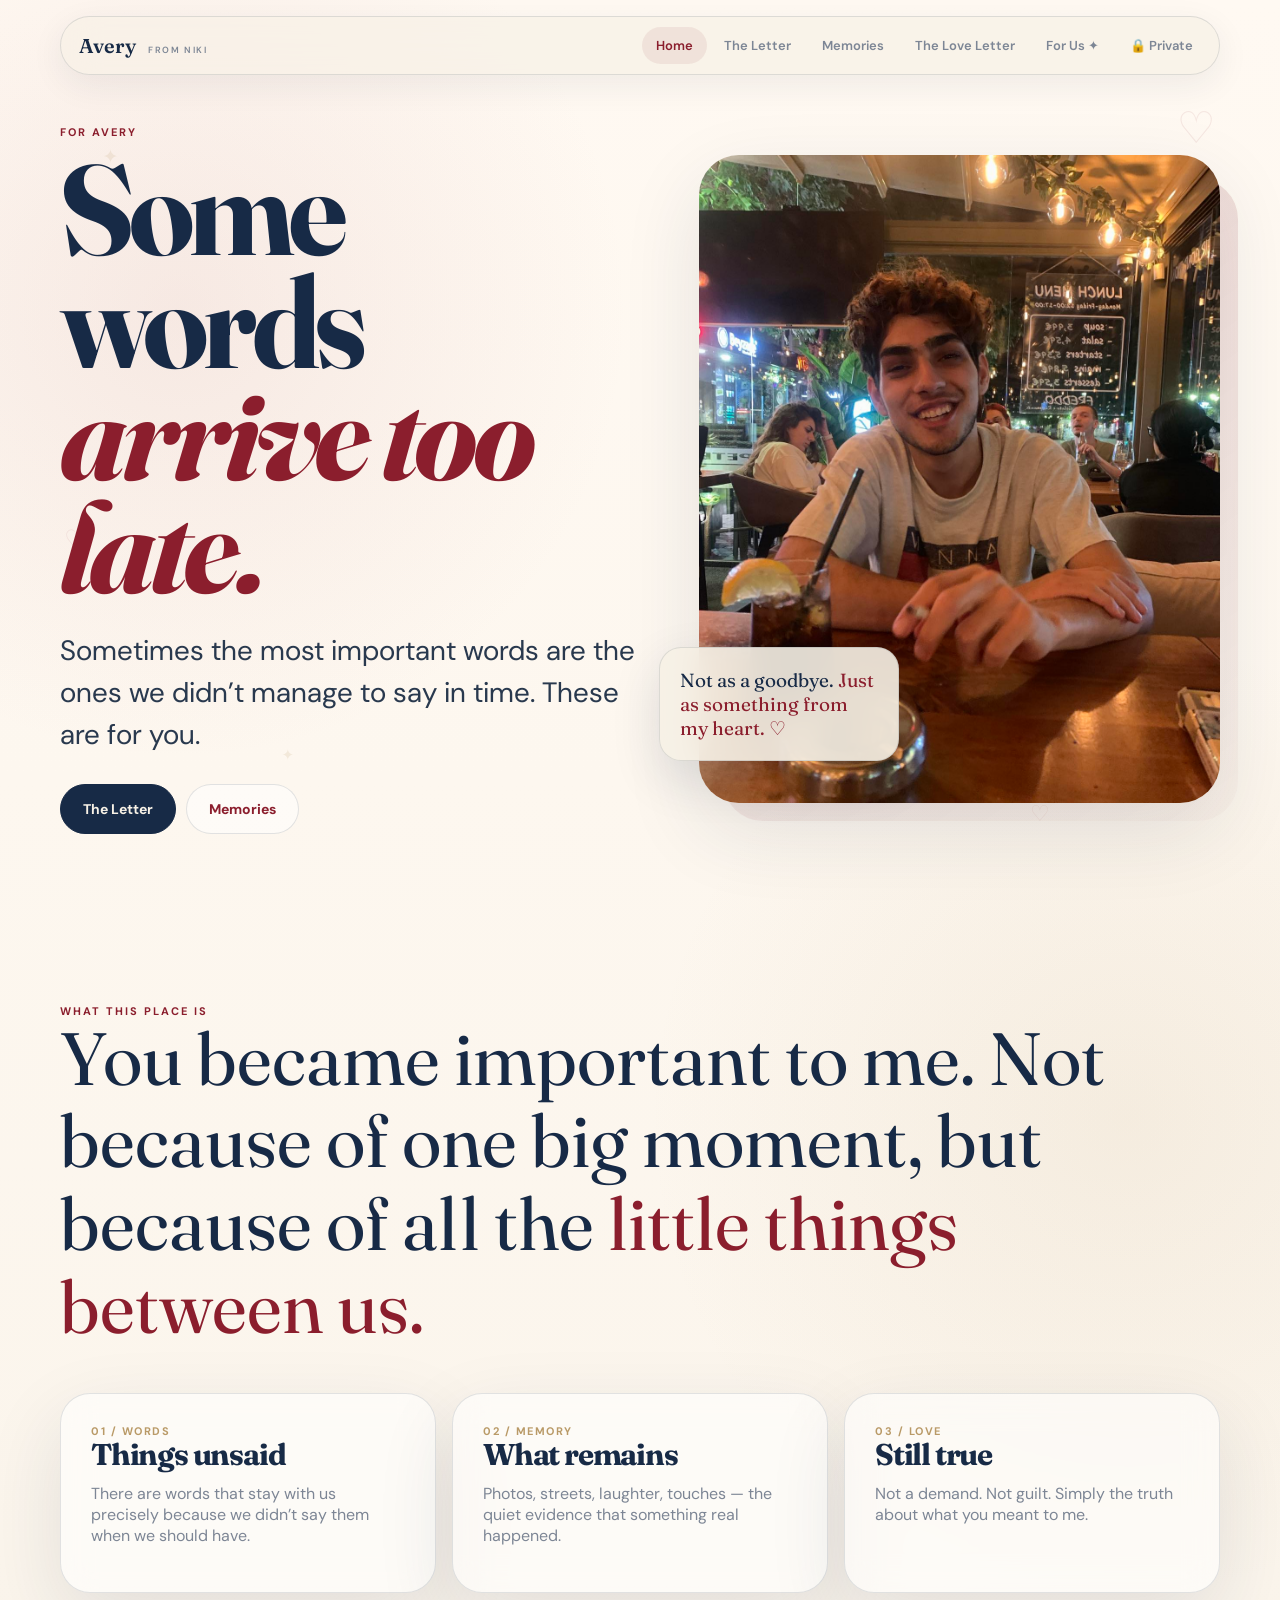
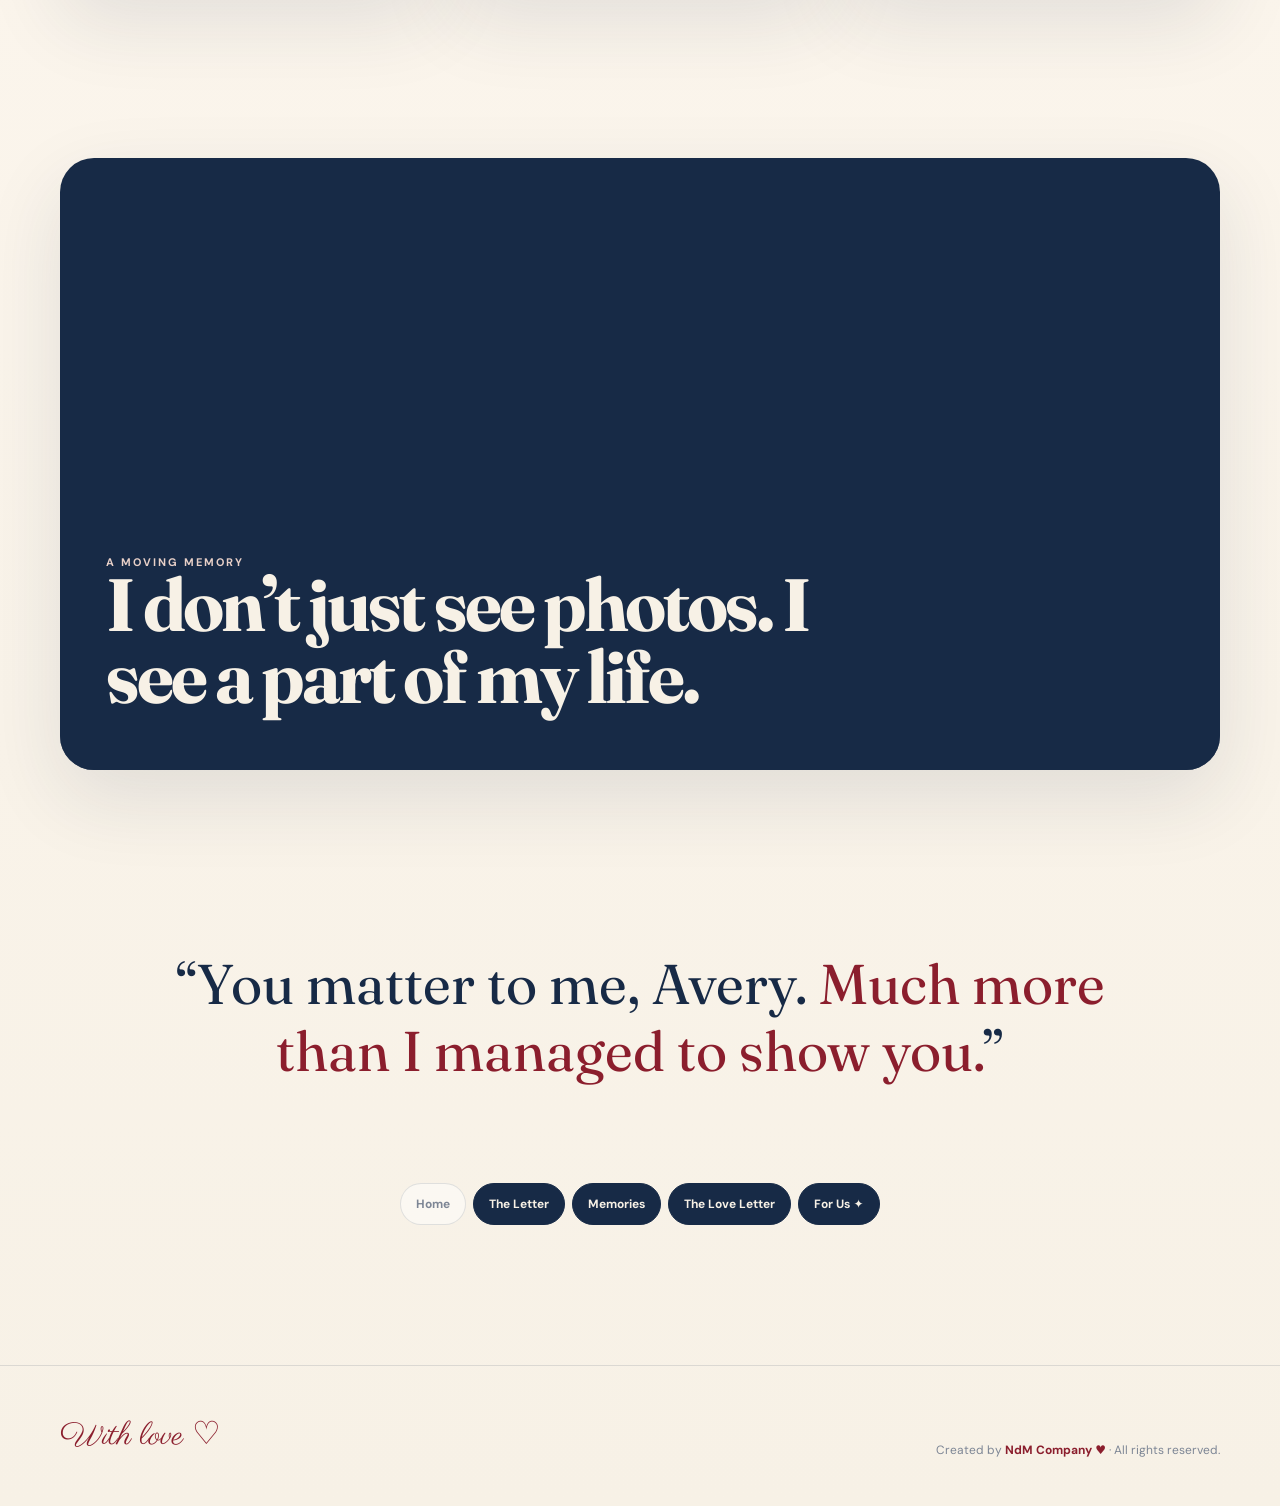
==== commit 5572683f: "Add files via upload" ====
--- a/index.html
+++ b/index.html
@@ -1,2498 +1,51 @@
-<!DOCTYPE html>
-
-<html lang="bg">
-<head>
-<meta charset="utf-8"/>
-<meta content="width=device-width, initial-scale=1.0" name="viewport"/>
-<title id="pageTitle">За Ейвъри — от Ники</title>
-<!-- =====================================================
-         GOOGLE FONTS
-         ===================================================== -->
-<link href="https://fonts.googleapis.com" rel="preconnect"/>
-<link crossorigin="" href="https://fonts.gstatic.com" rel="preconnect"/>
-<link href="https://fonts.googleapis.com/css2?family=Caveat:wght@500;600&family=Cormorant+Garamond:ital,wght@0,400;0,500;0,600;1,400;1,500;1,600&amp;family=Great+Vibes&amp;family=Mea+Culpa&amp;family=Allura&amp;family=Tangerine:wght@400;700&amp;display=swap" rel="stylesheet"/>
-<!-- =====================================================
-         CSS
-         ===================================================== -->
-<style>
-      /* =====================================================
-           ЦВЕТОВА ПАЛИТРА
-           ===================================================== */
-
-      :root {
-        --cream: #F7F1E3;
-        --cream-light: #F7F1E3;
-        --paper: #F7F1E3;
-        --text: #172A46;
-        --text-soft: #172A46;
-        --muted: #172A46;
-        --rose: #c99a9b;
-        --rose-soft: #d9b4ad;
-        --rose-dark: #a8787a;
-        --peach: #ddb49d;
-        --gold: #172A46;
-        --gold-soft: #172A46;
-        --line: #ead8ce;
-        --shadow: 0 25px 70px rgba(91, 70, 60, 0.08);
-      }
-
-      /* =====================================================
-           ОСНОВА
-           ===================================================== */
-
-      * {
-        box-sizing: border-box;
-      }
-
-      html {
-        scroll-behavior: smooth;
-      }
-
-      body {
-        margin: 0;
-        min-height: 100vh;
-        color: var(--text);
-        background:
-          radial-gradient(
-            circle at 12% 12%,
-            rgba(221, 180, 157, 0.14),
-            transparent 30%
-          ),
-          radial-gradient(
-            circle at 88% 82%,
-            rgba(201, 154, 155, 0.12),
-            transparent 32%
-          ),
-          linear-gradient(135deg, #F7F1E3, #F7F1E3);
-        font-family: "Cormorant Garamond", Georgia, serif;
-        font-size: 19px;
-        line-height: 1.7;
-      }
-
-      /* =====================================================
-           ДЕЛИКАТНА ТЕКСТУРА
-           ===================================================== */
-
-      body::before {
-        content: "";
-        position: fixed;
-        inset: 0;
-        pointer-events: none;
-        opacity: 0.1;
-        background-image: radial-gradient(
-          rgba(120, 95, 85, 0.12) 0.5px,
-          transparent 0.5px
-        );
-        background-size: 6px 6px;
-        z-index: 0;
-      }
-
-      /* =====================================================
-           СКРИТА МУЗИКА
-           ===================================================== */
-
-      audio {
-        display: none;
-      }
-
-      /* =====================================================
-           ПАДАЩО МЕНЮ
-           ===================================================== */
-
-      .menu-container {
-        position: fixed;
-        top: 24px;
-        right: 24px;
-        z-index: 1000;
-      }
-
-      .menu-button {
-        width: 48px;
-        height: 48px;
-        border-radius: 50%;
-        border: 1px solid rgba(168, 120, 122, 0.25);
-        background: rgba(255, 250, 244, 0.82);
-        color: var(--rose-dark);
-        font-size: 23px;
-        cursor: pointer;
-        display: flex;
-        justify-content: center;
-        align-items: center;
-        box-shadow: 0 8px 25px rgba(91, 70, 60, 0.08);
-        backdrop-filter: blur(10px);
-        transition: all 0.35s ease;
-      }
-
-      .menu-button:hover {
-        background: rgba(217, 180, 173, 0.45);
-        transform: scale(1.04);
-      }
-
-      .menu-button.active {
-        transform: rotate(90deg);
-        background: rgba(217, 180, 173, 0.5);
-      }
-
-      .dropdown-menu {
-        position: absolute;
-        top: 58px;
-        right: 0;
-        width: 220px;
-        padding: 10px;
-        border-radius: 18px;
-        background: rgba(255, 250, 244, 0.96);
-        border: 1px solid rgba(201, 154, 155, 0.18);
-        box-shadow: 0 20px 50px rgba(91, 70, 60, 0.13);
-        backdrop-filter: blur(14px);
-        opacity: 0;
-        visibility: hidden;
-        transform: translateY(-10px) scale(0.97);
-        transform-origin: top right;
-        transition:
-          opacity 0.25s ease,
-          transform 0.25s ease,
-          visibility 0.25s ease;
-      }
-
-      .dropdown-menu.open {
-        opacity: 1;
-        visibility: visible;
-        transform: translateY(0) scale(1);
-      }
-
-      .menu-title {
-        padding: 9px 13px 7px;
-        color: var(--muted);
-        font-size: 14px;
-        font-style: italic;
-        border-bottom: 1px solid var(--line);
-        margin-bottom: 6px;
-      }
-
-      .menu-item {
-        width: 100%;
-        display: flex;
-        align-items: center;
-        gap: 10px;
-        padding: 11px 13px;
-        border: none;
-        border-radius: 12px;
-        background: transparent;
-        color: var(--text);
-        font-family: "Cormorant Garamond", Georgia, serif;
-        font-size: 18px;
-        text-align: left;
-        cursor: pointer;
-        text-decoration: none;
-        transition:
-          background 0.25s ease,
-          color 0.25s ease,
-          transform 0.25s ease;
-      }
-
-      .menu-item:hover {
-        background: rgba(217, 180, 173, 0.25);
-        color: var(--rose-dark);
-        transform: translateX(3px);
-      }
-
-      .menu-icon {
-        width: 22px;
-        text-align: center;
-        color: var(--rose-dark);
-      }
-
-      /* =====================================================
-           HERO
-           ===================================================== */
-
-      .hero-section {
-        min-height: 100vh;
-        display: flex;
-        justify-content: center;
-        align-items: center;
-        padding: 30px 18px;
-        position: relative;
-        z-index: 1;
-      }
-
-      .hero {
-        width: min(920px, 100%);
-        min-height: 88vh;
-        display: flex;
-        flex-direction: column;
-        justify-content: center;
-        align-items: center;
-        text-align: center;
-        padding: 70px 30px;
-        background: rgba(255, 250, 244, 0.84);
-        border: 1px solid rgba(201, 154, 155, 0.14);
-        box-shadow: 0 25px 70px rgba(91, 70, 60, 0.07);
-        backdrop-filter: blur(7px);
-        animation: heroAppear 1.8s ease forwards;
-      }
-
-      @keyframes heroAppear {
-        from {
-          opacity: 0;
-          transform: translateY(20px);
-        }
-
-        to {
-          opacity: 1;
-          transform: translateY(0);
-        }
-      }
-
-      /* =====================================================
-           ОРНАМЕНТ
-           ===================================================== */
-
-      .ornament {
-        color: var(--gold);
-        letter-spacing: 10px;
-        font-size: 18px;
-        opacity: 0.8;
-        animation: floating 5s ease-in-out infinite;
-      }
-
-      @keyframes floating {
-        0%,
-        100% {
-          transform: translateY(0);
-        }
-
-        50% {
-          transform: translateY(-4px);
-        }
-      }
-
-      /* =====================================================
-           ЗАГЛАВИЕ
-           ===================================================== */
-
-      .hero h1 {
-        margin: 24px 0 10px;
-        font-family: "Great Vibes", cursive;
-        font-size: clamp(70px, 12vw, 112px);
-        font-weight: 400;
-        color: var(--rose-dark);
-        opacity: 0.9;
-      }
-
-      /* =====================================================
-           ПОДЗАГЛАВИЕ
-           ===================================================== */
-
-      .subtitle {
-        max-width: 650px;
-        color: var(--text-soft);
-        font-size: 22px;
-        font-style: italic;
-        line-height: 1.55;
-      }
-
-      /* =====================================================
-           БУТОН КЪМ ПИСМОТО
-           ===================================================== */
-
-      .enter-button {
-        margin-top: 38px;
-        padding: 13px 30px;
-        border: 1px solid var(--rose-soft);
-        border-radius: 50px;
-        background: rgba(255, 250, 244, 0.65);
-        color: var(--rose-dark);
-        font-family: "Cormorant Garamond", serif;
-        font-size: 19px;
-        font-weight: 600;
-        cursor: pointer;
-        transition: all 0.35s ease;
-      }
-
-      .enter-button:hover {
-        background: var(--rose-soft);
-        color: #F7F1E3;
-        transform: translateY(-2px);
-        box-shadow: 0 8px 22px rgba(150, 110, 100, 0.12);
-      }
-
-      /* =====================================================
-           ПИСМО
-           ===================================================== */
-
-      .letter {
-        position: relative;
-        z-index: 1;
-        width: min(860px, calc(100% - 28px));
-        margin: 0 auto 100px;
-        padding: 80px clamp(25px, 8vw, 90px);
-        background: rgba(255, 250, 244, 0.95);
-        border: 1px solid rgba(201, 154, 155, 0.12);
-        box-shadow: var(--shadow);
-      }
-
-      /* =====================================================
-           ДАТА
-           ===================================================== */
-
-      .date {
-        text-align: right;
-        color: var(--muted);
-        font-size: 15px;
-        font-style: italic;
-      }
-
-      /* =====================================================
-           ЗАГЛАВИЕ
-           ===================================================== */
-
-      .letter h2 {
-        margin: 35px 0 30px;
-        font-size: 34px;
-        font-weight: 600;
-        color: var(--text);
-      }
-
-      /* =====================================================
-           ПАРАГРАФИ
-           ===================================================== */
-
-      .letter p {
-        margin: 0 0 18px;
-      }
-
-      .soft {
-        color: var(--text-soft);
-        font-style: italic;
-      }
-
-      .love {
-        color: var(--rose-dark);
-        font-weight: 600;
-      }
-
-      .pain {
-        color: #172A46;
-        font-style: italic;
-      }
-
-      .strong {
-        font-weight: 600;
-      }
-
-      /* =====================================================
-           ЦИТАТИ
-           ===================================================== */
-
-      blockquote {
-        margin: 30px 0;
-        padding: 10px 0 10px 25px;
-        border-left: 2px solid var(--rose-soft);
-        color: var(--rose-dark);
-        font-size: 23px;
-        font-style: italic;
-      }
-
-      .gold {
-        color: var(--gold);
-      }
-
-      .short p {
-        margin-bottom: 7px;
-      }
-
-      /* =====================================================
-           РАЗДЕЛИТЕЛ
-           ===================================================== */
-
-      .divider {
-        width: 65px;
-        height: 1px;
-        background: var(--gold-soft);
-        margin: 50px auto;
-        opacity: 0.75;
-      }
-
-      /* =====================================================
-           ФИНАЛ
-           ===================================================== */
-
-      .ending {
-        text-align: center;
-        margin-top: 55px;
-      }
-
-      .final-message {
-        margin: 35px 0 25px;
-        color: var(--rose-dark);
-        font-size: 34px;
-        font-style: italic;
-        font-weight: 600;
-      }
-
-      /* =====================================================
-           ПОДПИС
-           ===================================================== */
-
-      .signature {
-        margin-top: 60px;
-        text-align: right;
-        font-family: "Great Vibes", cursive;
-        font-size: 45px;
-        color: var(--text);
-      }
-
-      /* =====================================================
-           АНИМАЦИЯ НА ТЕКСТА
-           ===================================================== */
-
-      .reveal {
-        opacity: 0;
-        transform: translateY(15px);
-        transition:
-          opacity 0.9s ease,
-          transform 0.9s ease;
-      }
-
-      .reveal.visible {
-        opacity: 1;
-        transform: translateY(0);
-      }
-
-      /* =====================================================
-           МОБИЛНА ВЕРСИЯ
-           ===================================================== */
-
-      @media (max-width: 650px) {
-        body {
-          font-size: 17px;
-        }
-
-        .menu-container {
-          top: 15px;
-          right: 15px;
-        }
-
-        .menu-button {
-          width: 44px;
-          height: 44px;
-        }
-
-        .dropdown-menu {
-          width: 205px;
-          top: 54px;
-        }
-
-        .hero {
-          min-height: 82vh;
-          padding: 50px 22px;
-        }
-
-        .hero h1 {
-          font-size: 72px;
-        }
-
-        .subtitle {
-          font-size: 20px;
-        }
-
-        .letter {
-          padding: 50px 25px;
-        }
-
-        .letter h2 {
-          font-size: 30px;
-        }
-
-        blockquote {
-          font-size: 21px;
-          padding-left: 18px;
-        }
-
-        .final-message {
-          font-size: 28px;
-        }
-      }
-
-      /* =====================================================
-           ПЕЧАТ
-           ===================================================== */
-
-      @media print {
-        .menu-container {
-          display: none;
-        }
-
-        .hero-section {
-          display: none;
-        }
-
-        body {
-          background: white;
-        }
-
-        .letter {
-          width: 100%;
-          margin: 0;
-          box-shadow: none;
-          border: none;
-        }
-      }
-    
-
-      /* =====================================================
-         ДОБАВЕНО: ЛЮБОВНИ ПИСМА
-         ===================================================== */
-
-      .love-letter-overlay {
-        position: fixed;
-        inset: 0;
-        z-index: 5000;
-        display: flex;
-        align-items: center;
-        justify-content: center;
-        padding: 24px;
-        background: rgba(85, 74, 69, 0.30);
-        backdrop-filter: blur(10px);
-        opacity: 0;
-        visibility: hidden;
-        transition: opacity 0.35s ease, visibility 0.35s ease;
-      }
-
-      .love-letter-overlay.open {
-        opacity: 1;
-        visibility: visible;
-      }
-
-      .love-letter-card {
-        font-family: "Great Vibes", cursive;
-        position: relative;
-        width: min(760px, 100%);
-        max-height: calc(100vh - 48px);
-        overflow-y: auto;
-        padding: 58px clamp(25px, 7vw, 70px);
-        background: rgba(255, 250, 244, 0.98);
-        border: 1px solid rgba(201, 154, 155, 0.18);
-        box-shadow: 0 30px 90px rgba(91, 70, 60, 0.20);
-        color: var(--text);
-        transform: translateY(18px) scale(0.985);
-        transition: transform 0.35s ease;
-      }
-
-      .love-letter-overlay.open .love-letter-card {
-        font-family: "Great Vibes", cursive;
-        transform: translateY(0) scale(1);
-      }
-
-      .love-letter-close {
-        position: absolute;
-        top: 18px;
-        right: 20px;
-        width: 42px;
-        height: 42px;
-        border-radius: 50%;
-        border: 1px solid rgba(168, 120, 122, 0.22);
-        background: rgba(255, 250, 244, 0.90);
-        color: var(--rose-dark);
-        font-family: "Cormorant Garamond", Georgia, serif;
-        font-size: 25px;
-        line-height: 1;
-        cursor: pointer;
-        transition: all 0.25s ease;
-      }
-
-      .love-letter-close:hover {
-        background: rgba(217, 180, 173, 0.35);
-        transform: scale(1.04);
-      }
-
-      .love-letter-card h3 {
-        font-family: "Great Vibes", cursive;
-        margin: 0 0 34px;
-        font-family: "Great Vibes", cursive;
-        font-size: clamp(46px, 8vw, 68px);
-        font-weight: 400;
-        color: var(--rose-dark);
-        text-align: center;
-      }
-
-      .love-letter-card p {
-        margin: 0 0 20px;
-        font-size: 19px;
-        line-height: 1.85;
-      }
-
-      .love-letter-card .love-letter-signature {
-        font-family: "Great Vibes", cursive;
-        margin-top: 42px;
-        text-align: right;
-        font-family: "Great Vibes", cursive;
-        font-size: 42px;
-        color: var(--text);
-      }
-
-      .love-letter-card .love-letter-ps {
-        margin-top: 34px;
-        padding-top: 25px;
-        border-top: 1px solid var(--line);
-        color: var(--rose-dark);
-        font-style: italic;
-      }
-
-      body.love-letter-open {
-        overflow: hidden;
-      }
-
-      @media (max-width: 650px) {
-        .love-letter-overlay {
-          padding: 14px;
-        }
-
-        .love-letter-card {
-        font-family: "Great Vibes", cursive;
-          max-height: calc(100vh - 28px);
-          padding: 52px 24px 38px;
-        }
-
-        .love-letter-card p {
-          font-size: 17px;
-          line-height: 1.75;
-        }
-      }
-
-      /* =====================================================
-         ЛЮБОВНО ПИСМО — ВИЗИЯ КАТО ОРИГИНАЛНИЯ PDF
-         ===================================================== */
-      .love-letter-overlay {
-        background: rgba(40, 38, 34, 0.34);
-      }
-
-      .love-letter-card {
-        width: min(900px, 100%);
-        background: #f7f0e1;
-        color: #102b4f;
-        font-family: "Great Vibes", cursive;
-        padding: 62px clamp(30px, 6vw, 62px);
-        border: none;
-        box-shadow: 0 30px 90px rgba(40, 35, 30, 0.22);
-      }
-
-      .love-letter-card h3 {
-        margin: 0 0 30px;
-        text-align: left;
-        color: #8B1E2D;
-        font-family: "Great Vibes", cursive;
-        font-size: 29px;
-        font-weight: 500;
-        line-height: 1.25;
-      }
-
-      .love-letter-card p {
-        margin: 0 0 25px;
-        color: #102b4f;
-        font-family: "Great Vibes", cursive;
-        font-size: 24px;
-        font-weight: 500;
-        line-height: 1.45;
-      }
-
-      .love-letter-card .pdf-red {
-        color: #8B1E2D;
-      }
-
-      .love-letter-card .love-letter-signature {
-        margin: 42px 0 42px;
-        text-align: left;
-        color: #102b4f;
-        font-family: "Great Vibes", cursive;
-        font-size: 27px;
-        font-weight: 500;
-      }
-
-      .love-letter-card .love-letter-ps {
-        margin-top: 0;
-        padding-top: 0;
-        border-top: none;
-        color: #102b4f;
-        font-style: normal;
-      }
-
-      .love-letter-close {
-        color: #8B1E2D;
-        background: rgba(247, 240, 225, 0.92);
-      }
-
-      @media (max-width: 650px) {
-        .love-letter-card {
-          padding: 54px 25px 38px;
-        }
-
-        .love-letter-card h3 {
-          font-size: 26px;
-        }
-
-        .love-letter-card p {
-          font-size: 21px;
-          line-height: 1.5;
-        }
-      }
-
-      .love-letter-card p.red-separate {
-        display: block !important;
-        color: #8B1E2D !important;
-        margin: 30px 0 24px 0 !important;
-      }
-
-      .love-letter-given-date {
-        position: static;
-        width: 100%;
-        margin: 12px 0 0;
-        padding-right: 18%;
-        text-align: right;
-        color: #172A46;
-        font-family: "Cormorant Garamond", Georgia, serif;
-        font-size: 15px;
-        font-style: italic;
-        line-height: 1.4;
-      }
-
-      @media (max-width: 650px) {
-        .love-letter-given-date {
-          margin-top: 10px;
-          padding-right: 12%;
-        }
-      }
-
-    
-      /* =====================================================
-           СПОМЕНИ — СНИМКА
-           ===================================================== */
-      .memories-overlay {
-        position: fixed;
-        inset: 0;
-        z-index: 2000;
-        display: none;
-        align-items: center;
-        justify-content: center;
-        padding: 28px 18px;
-        overflow-y: auto;
-        background:
-          radial-gradient(circle at 50% 30%, rgba(139, 30, 45, 0.10), transparent 38%),
-          rgba(247, 241, 227, 0.97);
-        backdrop-filter: blur(12px);
-      }
-
-      .memories-overlay.open {
-        display: flex !important;
-        animation: memoriesFadeIn 0.55s ease both;
-      }
-
-      .memories-card {
-        position: relative;
-        width: min(620px, 94vw);
-        padding: 34px 34px 30px;
-        background: rgba(247, 241, 227, 0.96);
-        border: 1px solid rgba(139, 30, 45, 0.18);
-        box-shadow: 0 28px 80px rgba(23, 42, 70, 0.16);
-        text-align: center;
-        animation: memoryCardIn 0.8s cubic-bezier(.2,.75,.25,1) both;
-      }
-
-      .memories-close {
-        position: absolute;
-        top: 10px;
-        right: 14px;
-        z-index: 3;
-        border: 0;
-        background: transparent;
-        color: #8B1E2D;
-        font-size: 30px;
-        line-height: 1;
-        cursor: pointer;
-      }
-
-      .memory-photo-wrap {
-        position: relative;
-        overflow: hidden;
-        border-radius: 3px;
-        box-shadow: 0 18px 45px rgba(23, 42, 70, 0.18);
-      }
-
-      .memory-photo {
-        display: block;
-        width: 100%;
-        max-height: 68vh;
-        object-fit: contain;
-        transform: scale(1.015);
-        animation: memoryBreath 8s ease-in-out infinite alternate;
-      }
-
-      .memory-glow {
-        position: absolute;
-        inset: 0;
-        pointer-events: none;
-        background: linear-gradient(
-          115deg,
-          transparent 30%,
-          rgba(255,255,255,0.18) 46%,
-          transparent 62%
-        );
-        transform: translateX(-120%);
-        animation: memoryShine 7s ease-in-out infinite;
-      }
-
-      .memory-caption {
-        margin-top: 25px;
-        color: #8B1E2D;
-        font-family: "Allura", cursive;
-        font-size: clamp(30px, 5vw, 44px);
-        line-height: 1.15;
-        text-shadow: 0 1px 0 rgba(255,255,255,0.5);
-      }
-
-      @keyframes memoriesFadeIn {
-        from { opacity: 0; }
-        to { opacity: 1; }
-      }
-
-      @keyframes memoryCardIn {
-        from { opacity: 0; transform: translateY(18px) scale(.985); }
-        to { opacity: 1; transform: translateY(0) scale(1); }
-      }
-
-      @keyframes memoryBreath {
-        from { transform: scale(1.015); }
-        to { transform: scale(1.045); }
-      }
-
-      @keyframes memoryShine {
-        0%, 62% { transform: translateX(-120%); }
-        82%, 100% { transform: translateX(120%); }
-      }
-
-      @media (max-width: 650px) {
-        .memories-card {
-          padding: 30px 18px 24px;
-        }
-        .memory-photo {
-          max-height: 70vh;
-        }
-        .memory-caption {
-          margin-top: 20px;
-        }
-      }
-
-    
-      .memory-second {
-        margin-top: 58px;
-        padding-top: 48px;
-        border-top: 1px solid rgba(139, 30, 45, 0.16);
-      }
-
-      .memory-second .memory-photo {
-        animation-delay: 0.7s;
-      }
-
-      .memory-second .memory-glow {
-        animation-delay: 1.2s;
-      }
-
-      @media (max-width: 650px) {
-        .memory-second {
-          margin-top: 42px;
-          padding-top: 36px;
-        }
-      }
-
-    
-      /* =====================================================
-           СПОМЕНИ — ПРЕЦИЗИРАНА ГАЛЕРИЯ
-           ===================================================== */
-      .memories-card {
-        width: min(760px, 95vw) !important;
-        max-height: 92vh;
-        overflow-y: auto;
-        padding: 42px 44px 38px !important;
-        border-radius: 18px;
-      }
-
-      .memory-photo-wrap {
-        width: 100%;
-        padding: 14px;
-        background: rgba(255, 255, 255, 0.38);
-        border: 1px solid rgba(139, 30, 45, 0.10);
-        border-radius: 14px !important;
-        box-shadow:
-          0 18px 46px rgba(23, 42, 70, 0.13),
-          0 2px 8px rgba(23, 42, 70, 0.07) !important;
-      }
-
-      .memory-photo {
-        width: 100% !important;
-        height: auto !important;
-        max-height: 72vh !important;
-        object-fit: contain !important;
-        object-position: center !important;
-        border-radius: 8px;
-        transform: none !important;
-        animation: memoryGentleFloat 7s ease-in-out infinite alternate !important;
-      }
-
-      .memory-caption {
-        max-width: 620px;
-        margin: 27px auto 0 !important;
-        padding: 0 12px;
-        font-size: clamp(28px, 4.3vw, 40px) !important;
-        line-height: 1.28 !important;
-      }
-
-      .memory-second {
-        margin-top: 68px !important;
-        padding-top: 58px !important;
-      }
-
-      @keyframes memoryGentleFloat {
-        from { transform: translateY(0) scale(1); }
-        to { transform: translateY(-3px) scale(1.008); }
-      }
-
-      @media (max-width: 650px) {
-        .memories-overlay {
-          padding: 14px 10px !important;
-        }
-
-        .memories-card {
-          width: 97vw !important;
-          padding: 36px 14px 28px !important;
-          border-radius: 14px;
-        }
-
-        .memory-photo-wrap {
-          padding: 8px;
-        }
-
-        .memory-photo {
-          max-height: 68vh !important;
-        }
-
-        .memory-caption {
-          font-size: clamp(26px, 8vw, 34px) !important;
-          line-height: 1.25 !important;
-          padding: 0 5px;
-        }
-
-        .memory-second {
-          margin-top: 48px !important;
-          padding-top: 40px !important;
-        }
-      }
-
-    
-      /* =====================================================
-           СПОМЕНИ — ДВЕ СНИМКИ ОТ РОЖДЕНИЯ ДЕН
-           ===================================================== */
-      .memory-third {
-        margin-top: 68px;
-        padding-top: 58px;
-        border-top: 1px solid rgba(139, 30, 45, 0.16);
-      }
-
-      .memory-pair {
-        display: grid;
-        grid-template-columns: repeat(2, minmax(0, 1fr));
-        gap: 16px;
-        align-items: stretch;
-      }
-
-      .memory-pair-photo {
-        padding: 8px;
-        background: rgba(255, 255, 255, 0.38);
-        border: 1px solid rgba(139, 30, 45, 0.10);
-        border-radius: 14px;
-        box-shadow:
-          0 18px 46px rgba(23, 42, 70, 0.12),
-          0 2px 8px rgba(23, 42, 70, 0.06);
-        overflow: hidden;
-      }
-
-      .memory-pair-photo img {
-        display: block;
-        width: 100%;
-        height: 100%;
-        min-height: 420px;
-        max-height: 560px;
-        object-fit: cover;
-        object-position: center;
-        border-radius: 8px;
-        animation: memoryPairFloat 7s ease-in-out infinite alternate;
-      }
-
-      .memory-pair-photo:nth-child(2) img {
-        animation-delay: .8s;
-      }
-
-      .memory-pair-caption {
-        max-width: 650px !important;
-        margin-top: 30px !important;
-      }
-
-      @keyframes memoryPairFloat {
-        from { transform: translateY(0) scale(1); }
-        to { transform: translateY(-3px) scale(1.006); }
-      }
-
-      @media (max-width: 650px) {
-        .memory-third {
-          margin-top: 48px;
-          padding-top: 40px;
-        }
-
-        .memory-pair {
-          gap: 7px;
-        }
-
-        .memory-pair-photo {
-          padding: 4px;
-          border-radius: 10px;
-        }
-
-        .memory-pair-photo img {
-          min-height: 265px;
-          max-height: 390px;
-          border-radius: 7px;
-        }
-
-        .memory-pair-caption {
-          margin-top: 24px !important;
-        }
-      }
-
-    
-      /* =====================================================
-           СПОМЕНИ — УГОЛЕМЯВАНЕ НА СНИМКИТЕ
-           ===================================================== */
-      .memory-photo,
-      .memory-pair-photo img {
-        cursor: zoom-in;
-      }
-
-      .photo-lightbox {
-        position: fixed;
-        inset: 0;
-        z-index: 5000;
-        display: flex;
-        align-items: center;
-        justify-content: center;
-        padding: 28px;
-        background: rgba(15, 18, 25, 0.88);
-        backdrop-filter: blur(12px);
-        opacity: 0;
-        visibility: hidden;
-        transition: opacity 0.3s ease, visibility 0.3s ease;
-      }
-
-      .photo-lightbox.open {
-        opacity: 1;
-        visibility: visible;
-      }
-
-      .photo-lightbox img {
-        display: block;
-        width: auto;
-        height: auto;
-        max-width: min(94vw, 1400px);
-        max-height: 91vh;
-        object-fit: contain;
-        border-radius: 12px;
-        box-shadow: 0 28px 90px rgba(0, 0, 0, 0.42);
-        transform: scale(0.94);
-        transition: transform 0.35s ease;
-      }
-
-      .photo-lightbox.open img {
-        transform: scale(1);
-      }
-
-      .photo-lightbox-close {
-        position: fixed;
-        top: 20px;
-        right: 24px;
-        width: 48px;
-        height: 48px;
-        border: 1px solid rgba(255,255,255,.45);
-        border-radius: 50%;
-        background: rgba(255,255,255,.12);
-        color: white;
-        font-size: 30px;
-        line-height: 1;
-        cursor: pointer;
-        display: flex;
-        align-items: center;
-        justify-content: center;
-        backdrop-filter: blur(8px);
-        transition: background .25s ease, transform .25s ease;
-      }
-
-      .photo-lightbox-close:hover {
-        background: rgba(255,255,255,.22);
-        transform: scale(1.06);
-      }
-
-      @media (max-width: 650px) {
-        .photo-lightbox {
-          padding: 12px;
-        }
-
-        .photo-lightbox img {
-          max-width: 96vw;
-          max-height: 88vh;
-          border-radius: 9px;
-        }
-
-        .photo-lightbox-close {
-          top: 12px;
-          right: 12px;
-          width: 44px;
-          height: 44px;
-        }
-      }
-
-    
-      /* =====================================================
-           СПОМЕНИ — ПОСЛЕДНАТА СНИМКА
-           ===================================================== */
-      .memory-last {
-        margin-top: 72px;
-        padding-top: 60px;
-        border-top: 1px solid rgba(139, 30, 45, 0.16);
-      }
-
-      .memory-last-caption {
-        max-width: 650px !important;
-        margin-top: 31px !important;
-      }
-
-      @media (max-width: 650px) {
-        .memory-last {
-          margin-top: 50px;
-          padding-top: 42px;
-        }
-      }
-
-    
-      .memory-photo-wrap, .memory-pair-item { position: relative; }
-
-      .memory-date {
-        position: absolute;
-        right: 16px;
-        bottom: 14px;
-        z-index: 10;
-        padding: 5px 11px;
-        border-radius: 999px;
-        background: rgba(247, 241, 227, 0.90);
-        color: #8B1E2D;
-        font-family: "Cormorant Garamond", Georgia, serif;
-        font-size: 15px;
-        font-weight: 600;
-        letter-spacing: .04em;
-        line-height: 1.2;
-        box-shadow: 0 4px 16px rgba(23,42,70,.12);
-        backdrop-filter: blur(7px);
-        pointer-events: none;
-      }
-      @media (max-width:650px) {
-        .memory-date { right:10px; bottom:10px; font-size:13px; padding:4px 9px; }
-      }
+<!doctype html><html lang="bg"><head><meta charset="utf-8"><meta name="viewport" content="width=device-width,initial-scale=1"><title>For Avery · Avery</title><link rel="stylesheet" href="assets/style.css">
+<meta property="og:type" content="website">
+<meta name="twitter:card" content="summary_large_image">
 
 
-      .memory-date-host {
-        position: relative;
-      }
-    
-      /* =====================================================
-           СПОМЕНИ — ПО-МЛАДА И СЪВРЕМЕННА ВИЗИЯ НА НАДПИСИТЕ
-           ===================================================== */
-      .memories-card .memory-caption,
-      .memories-card .memory-pair-caption,
-      .memories-card .memory-last-caption {
-        font-family: "Caveat", cursive !important;
-        font-size: clamp(25px, 3.6vw, 34px) !important;
-        font-weight: 600 !important;
-        line-height: 1.32 !important;
-        letter-spacing: 0 !important;
-        color: #8B1E2D !important;
-        text-align: center !important;
-        text-shadow: none !important;
-      }
-
-      @media (max-width: 650px) {
-        .memories-card .memory-caption,
-        .memories-card .memory-pair-caption,
-        .memories-card .memory-last-caption {
-          font-size: clamp(23px, 7vw, 30px) !important;
-          line-height: 1.3 !important;
-        }
-      }
-
-    
-.memory-uploader{margin:70px auto 20px;padding:35px 25px;max-width:690px;text-align:center;border-top:1px solid rgba(139,30,45,.16)}
-.memory-uploader h3{margin:0 0 8px;color:#172A46;font-size:28px}
-.memory-uploader-note{color:#756963!important;font-style:italic}
-.memory-upload-button,.memory-post-button{display:inline-flex;align-items:center;justify-content:center;border:1px solid rgba(139,30,45,.28);border-radius:999px;background:#F7F1E3;color:#8B1E2D;padding:11px 22px;font:600 18px "Cormorant Garamond",serif;cursor:pointer}
-.memory-upload-button:hover,.memory-post-button:hover{background:#8B1E2D;color:#F7F1E3}
-#memoryFileInput{display:none}.memory-compose{display:none;margin-top:24px;padding:18px;border-radius:18px;background:rgba(255,255,255,.35)}.memory-compose.active{display:block}
-.memory-preview{display:none;width:100%;max-height:480px;object-fit:contain;border-radius:14px;margin-bottom:17px}
-.memory-compose textarea{width:100%;min-height:110px;border:1px solid rgba(139,30,45,.18);border-radius:14px;background:rgba(247,241,227,.75);color:#172A46;padding:14px 16px;font:600 25px/1.35 "Caveat",cursive;margin-bottom:15px}
-.visitor-memory{margin:55px auto 0;max-width:650px;text-align:center}.visitor-memory img{display:block;width:100%;max-height:650px;object-fit:contain;border-radius:14px;cursor:zoom-in;box-shadow:0 18px 48px rgba(23,42,70,.14)}
-.visitor-memory-text{margin:22px auto 0!important;color:#8B1E2D!important;font:600 clamp(24px,3.6vw,32px)/1.32 "Caveat",cursive!important}.visitor-memory-date{margin-top:9px;color:#91817a;font-size:13px;font-style:italic}
 
 
-      /* =====================================================
-           ЗВЕЗДИ — НЕЖНО МИГАНЕ В ЦВЕТОВЕТЕ НА САЙТА
-           ===================================================== */
-      .ornament {
-        animation:
-          floating 5s ease-in-out infinite,
-          starTwinkle 3.6s ease-in-out infinite;
-        text-shadow:
-          0 0 0 rgba(200, 170, 120, 0),
-          0 0 0 rgba(201, 154, 155, 0);
-      }
-
-      @keyframes starTwinkle {
-        0%, 100% {
-          color: var(--gold);
-          opacity: 0.72;
-          text-shadow:
-            0 0 4px rgba(200, 170, 120, 0.12),
-            0 0 10px rgba(200, 170, 120, 0.06);
-        }
-
-        35% {
-          color: var(--rose);
-          opacity: 0.94;
-          text-shadow:
-            0 0 7px rgba(201, 154, 155, 0.24),
-            0 0 14px rgba(201, 154, 155, 0.10);
-        }
-
-        65% {
-          color: var(--gold-soft);
-          opacity: 0.82;
-          text-shadow:
-            0 0 6px rgba(219, 201, 165, 0.22),
-            0 0 12px rgba(219, 201, 165, 0.08);
-        }
-      }
-
-    
-      /* Звездичката при подписа „Ники“ — същото нежно мигане */
-      .signature + .ornament,
-      .signature .ornament,
-      .signature-star,
-      .ending .ornament {
-        animation:
-          floating 5s ease-in-out infinite,
-          starTwinkle 3.6s ease-in-out infinite !important;
-      }
-
-    
-      /* Звездичката под „Ники“ — по-видимо, но меко пулсиране */
-      .signature + .ornament,
-      .signature .ornament,
-      .signature-star,
-      .ending .ornament {
-        animation:
-          floating 5s ease-in-out infinite,
-          signatureStarTwinkle 2.15s ease-in-out infinite !important;
-      }
-
-      @keyframes signatureStarTwinkle {
-        0%, 100% {
-          color: var(--gold);
-          opacity: 0.48;
-          transform: scale(0.92);
-          text-shadow:
-            0 0 3px rgba(200,170,120,.16),
-            0 0 7px rgba(200,170,120,.08);
-        }
-        35% {
-          color: var(--rose);
-          opacity: 1;
-          transform: scale(1.13);
-          text-shadow:
-            0 0 8px rgba(201,154,155,.55),
-            0 0 17px rgba(201,154,155,.28),
-            0 0 25px rgba(201,154,155,.12);
-        }
-        68% {
-          color: var(--gold-soft);
-          opacity: 0.72;
-          transform: scale(1.01);
-          text-shadow:
-            0 0 6px rgba(219,201,165,.38),
-            0 0 13px rgba(219,201,165,.18);
-        }
-      }
-
-    
-      /* Звездичката под „Ники“ — МАКСИМАЛНО видимо сияние НАД самата звезда */
-      .signature + .ornament,
-      .signature .ornament,
-      .signature-star,
-      .ending .ornament {
-        position: relative !important;
-        z-index: 20 !important;
-        overflow: visible !important;
-        isolation: isolate;
-        animation:
-          floating 5s ease-in-out infinite,
-          signatureStarMax 0.95s ease-in-out infinite !important;
-      }
-
-      .signature + .ornament::after,
-      .signature .ornament::after,
-      .signature-star::after,
-      .ending .ornament::after {
-        content: "✦";
-        position: absolute;
-        inset: 0;
-        z-index: 999 !important;
-        pointer-events: none;
-        color: #fff7df;
-        opacity: 0;
-        transform: scale(1);
-        filter: drop-shadow(0 0 4px #fff7df)
-                drop-shadow(0 0 10px #C8AA78)
-                drop-shadow(0 0 18px #8B1E2D);
-        animation: signatureStarOverlayFlash 0.95s ease-in-out infinite;
-      }
-
-      @keyframes signatureStarMax {
-        0%,100% {
-          color: #8B1E2D;
-          opacity: .35;
-          transform: scale(.86);
-          text-shadow: 0 0 2px rgba(139,30,45,.3);
-        }
-        45% {
-          color: #FFF7DF;
-          opacity: 1;
-          transform: scale(1.28);
-          text-shadow:
-            0 0 5px #FFF7DF,
-            0 0 10px #FFF7DF,
-            0 0 18px #C8AA78,
-            0 0 28px #C8AA78,
-            0 0 40px rgba(139,30,45,.95),
-            0 0 58px rgba(139,30,45,.70);
-        }
-      }
-
-      @keyframes signatureStarOverlayFlash {
-        0%,100% {
-          opacity: 0;
-          transform: scale(.75);
-          filter: blur(0px)
-                  drop-shadow(0 0 2px #FFF7DF);
-        }
-        42%,55% {
-          opacity: 1;
-          transform: scale(1.38);
-          filter: blur(.15px)
-                  drop-shadow(0 0 5px #FFF7DF)
-                  drop-shadow(0 0 12px #FFF7DF)
-                  drop-shadow(0 0 22px #C8AA78)
-                  drop-shadow(0 0 36px #8B1E2D);
-        }
-      }
-
-    </style>
-<style id="love-letter-dancing-script-force">
-  .love-letter-card,
-  .love-letter-card *,
-  .love-letter-card h3,
-  .love-letter-card p,
-  .love-letter-card span,
-  .love-letter-card div,
-  .love-letter-card .love-letter-signature,
-  .love-letter-card .love-letter-ps {
-    font-family: "Great Vibes", cursive !important;
-  }
-</style>
-<style id="love-letter-pdf-layout-force">
-  .love-letter-card {
-    width: min(900px, 100%) !important;
-    padding: 58px 58px 52px !important;
-    font-family: "Great Vibes", cursive !important;
-  }
-
-  .love-letter-card h3 {
-    margin: 0 0 26px 0 !important;
-    font-family: "Great Vibes", cursive !important;
-    font-size: 29px !important;
-    line-height: 1.25 !important;
-    text-align: left !important;
-  }
-
-  .love-letter-card p {
-    margin: 0 0 22px 0 !important;
-    font-family: "Great Vibes", cursive !important;
-    font-size: 24px !important;
-    line-height: 1.42 !important;
-    letter-spacing: 0 !important;
-    text-align: left !important;
-  }
-
-  .love-letter-card .love-letter-signature {
-    margin: 34px 0 38px 0 !important;
-    font-family: "Great Vibes", cursive !important;
-    font-size: 27px !important;
-    line-height: 1.25 !important;
-    text-align: left !important;
-  }
-
-  .love-letter-card .love-letter-ps {
-    margin: 0 !important;
-    padding: 0 !important;
-    font-family: "Great Vibes", cursive !important;
-    font-size: 24px !important;
-    line-height: 1.42 !important;
-  }
-
-  @media (max-width: 650px) {
-    .love-letter-card {
-      padding: 52px 25px 38px !important;
-    }
-
-    .love-letter-card h3 {
-      font-size: 26px !important;
-      margin-bottom: 23px !important;
-    }
-
-    .love-letter-card p,
-    .love-letter-card .love-letter-ps {
-      font-size: 21px !important;
-      line-height: 1.42 !important;
-      margin-bottom: 20px !important;
-    }
-
-    .love-letter-card .love-letter-signature {
-      font-size: 25px !important;
-      margin: 30px 0 34px !important;
-    }
-  }
-</style>
-<style id="love-letter-mea-culpa-force">
-  .love-letter-card,
-  .love-letter-card *,
-  .love-letter-card h3,
-  .love-letter-card p,
-  .love-letter-card span,
-  .love-letter-card div,
-  .love-letter-card .love-letter-signature,
-  .love-letter-card .love-letter-ps {
-    font-family: "Allura", cursive !important;
-  }
-</style>
-</head>
-<body>
-<!-- =====================================================
-         СКРИТА МУЗИКА
-         ===================================================== -->
-<audio id="backgroundMusic" loop="" preload="auto">
-</audio>
-<audio id="loveLetterMusic" loop preload="auto">
-  <source src="love-letter-melody.mp3" type="audio/mpeg" />
-</audio>
-<!-- =====================================================
-         ПАДАЩО МЕНЮ
-         ===================================================== -->
-<div class="menu-container">
-<button aria-expanded="false" aria-label="Отвори меню" class="menu-button" id="menuButton">
-        ☰
-      </button>
-<nav aria-hidden="true" class="dropdown-menu" id="dropdownMenu">
-<button class="menu-item" onclick="toggleLanguage()"><span class="menu-icon">🌐</span><span id="languageText">🇬🇧 EN</span></button>
-<button class="menu-item" onclick="openLoveLetter()"><span class="menu-icon">💌</span><span id="loveLettersText">Любовни писма</span></button><button class="menu-item" onclick="toggleMusic()">
-<span class="menu-icon" id="musicIcon"> ♫ </span>
-<span id="musicText"> Музика </span>
-</button>
-<button class="menu-item" onclick="openMemories()">
-<span class="menu-icon"> ✦ </span>
-<span id="memoriesMenuText">Спомени</span>
-</button>
-<button class="menu-item" onclick="closeMenu()">
-<span class="menu-icon"> × </span><span id="menuClose">Затвори</span></button>
-</nav>
+<meta property="og:title" content="For Avery - from Niki">
+<meta name="twitter:title" content="For Avery - from Niki">
+</head><body>
+<div class="progress"></div>
+<div class="sky"><span class="star s1">✦</span><span class="star s2">✧</span><span class="star s3">✦</span><span class="heart h1">♡</span><span class="heart h2">♡</span><span class="heart h3">♡</span></div>
+<header><div class="wrap navshell"><a class="brand" href="index.html">Avery <small>from Niki</small></a><nav class="navlinks"><a class="active" href="index.html">Home</a><a class="" href="letter.html">The Letter</a><a class="" href="memories.html">Memories</a><a class="" href="love-letter.html">The Love Letter</a><a class="" href="for-us.html">For Us ✦</a>
+<a href="private.html">🔒 Private</a>
+</nav><button class="menu" aria-label="Меню">☰</button></div></header>
+<main>
+<section class="wrap hero">
+  <div class="hero-copy reveal"><div class="kicker">For Avery</div>
+  <h1><span>Some words</span><span class="soft">arrive too late.</span></h1>
+  <p class="lead">Sometimes the most important words are the ones we didn’t manage to say in time. These are for you.</p>
+  <div class="actions"><a class="btn primary" href="letter.html">The Letter</a><a class="btn ghost" href="memories.html">Memories</a></div>
+  </div>
+  <div class="hero-visual reveal"><img src="assets/img/birthday2.jpg" alt="A memory"><div class="note">Not as a goodbye. <em>Just as something from my heart. ♡</em></div></div>
+</section>
+<section class="manifesto"><div class="wrap">
+  <div class="kicker reveal">What this place is</div>
+  <p class="manifesto-text reveal">You became important to me. Not because of one big moment, but because of all the <em>little things between us.</em></p>
+  <div class="three">
+    <div class="card reveal"><div class="num">01 / WORDS</div><h3>Things unsaid</h3><p>There are words that stay with us precisely because we didn’t say them when we should have.</p></div>
+    <div class="card reveal"><div class="num">02 / MEMORY</div><h3>What remains</h3><p>Photos, streets, laughter, touches — the quiet evidence that something real happened.</p></div>
+    <div class="card reveal"><div class="num">03 / LOVE</div><h3>Still true</h3><p>Not a demand. Not guilt. Simply the truth about what you meant to me.</p></div>
+  </div>
+</div></section>
+<section class="video-section"><div class="wrap"><div class="video-wrap reveal">
+  <video autoplay muted loop playsinline src="assets/video/0824-2.mp4"></video>
+  <div class="video-copy"><div class="kicker" style="color:var(--rose-soft)">A moving memory</div><h2>I don’t just see photos. I see a part of my life.</h2><p></p></div>
+</div></div></section>
+<section class="quote"><div class="wrap">
+<p class="reveal">“You matter to me, Avery. <em>Much more than I managed to show you.</em>”</p>
+<div class="actions reveal bottom-nav-actions">
+<a class="btn ghost" href="index.html" aria-current="page">Home</a>
+<a class="btn primary" href="letter.html">The Letter</a>
+<a class="btn primary" href="memories.html">Memories</a>
+<a class="btn primary" href="love-letter.html">The Love Letter</a>
+<a class="btn primary" href="for-us.html">For Us ✦</a>
 </div>
-<!-- =====================================================
-         НАЧАЛНА СТРАНИЦА
-         ===================================================== -->
-<section class="hero-section" id="home">
-<div class="hero">
-<div class="ornament">✦ · ✧ · ✦</div>
-<h1 id="heroName">Ейвъри</h1>
-<div class="subtitle" id="heroSubtitle">
-          Някои думи не могат да променят миналото.
-
-          <br/>
-
-          Но понякога са нужни, за да разкажат какво е означавало то.
-        </div>
-<button class="enter-button" id="enterButton" onclick="openLetter()">
-          Прочети писмото
-        </button>
-</div>
-</section>
-<!-- =====================================================
-         ПИСМО
-         ===================================================== -->
-<main class="letter" id="letter">
-<div class="date" id="letterDate">20 август 2026</div>
-<h2 id="letterGreeting">Ейвъри,</h2>
-<p data-i18n-index="0">
-        Има неща, които не успях да кажа правилно, когато бяхме един срещу друг.
-      </p>
-<p class="soft" data-i18n-index="1">
-        Понякога думите излизаха прекалено остри, понякога говорех повече,
-        отколкото трябваше, а понякога болката говореше вместо мен.
-      </p>
-<p data-i18n-index="2">
-        Затова оставям всичко тук — спокойно и такова, каквото го усещах аз.
-      </p>
-<p class="strong" data-i18n-index="3">Не за да променям миналото.</p>
-<p class="love" data-i18n-index="4">А за да знаеш как изглеждаше то през моите очи.</p>
-<p data-i18n-index="5">
-        Знам, че от твоята страна последните ми съобщения вероятно са изглеждали
-        като натиск, като настояване за пари или като опит да продължа разговор.
-      </p>
-<p class="soft" data-i18n-index="6">Разбирам защо може да си го почувствал така.</p>
-<p data-i18n-index="7">
-        Може би бях прекалено наранен и затова някои от думите ми излязоха
-        по-остри, отколкото трябваше.
-      </p>
-<p class="strong" data-i18n-index="8">Но зад тези думи имаше много повече от яд.</p>
-<p class="pain" data-i18n-index="9">Имаше натрупана болка.</p>
-<p class="pain" data-i18n-index="10">Имаше разочарование.</p>
-<p class="love" data-i18n-index="11">
-        И имаше спомени за всичко, което бяхме преживели заедно.
-      </p>
-<p data-i18n-index="12">Защото за мен това никога не беше просто един разговор.</p>
-<p data-i18n-index="13">
-        Не разбирах как можеше да стигнем до този момент след всичко, което
-        бяхме преживели.
-      </p>
-<p data-i18n-index="14">Имаше време, в което бяхме един до друг и се грижехме един за друг.</p>
-<p data-i18n-index="15">
-        Имаше трудности, но имаше и толкова много хубави моменти, които не мога
-        просто да изтрия.
-      </p>
-<div class="short">
-<p class="strong" data-i18n-index="16">Аз бях до теб, когато имаше нужда от дом.</p>
-<p data-i18n-index="17">
-          Бях до теб, когато имаше проблеми с родителите си, с брат си и с други
-          неща, които те натоварваха.
-        </p>
-<p data-i18n-index="18">Бях до теб, когато имаше нужда от внимание.</p>
-<p data-i18n-index="19">
-          Бях до теб и в онези най-обикновени моменти — когато имаше нужда от
-          храна, от грижа или просто от човек до себе си.
-        </p>
-<p data-i18n-index="20">Бях твой приятел в моментите, в които нещата не бяха лесни.</p>
-</div>
-<p data-i18n-index="21">
-        В продължение на около два месеца ти живя при мен. Споделяхме
-        пространство, ежедневие, храна, грижи и безброй малки неща, които днес
-        може би изглеждат незначителни, но тогава за мен бяха част от това да
-        бъда до теб.
-      </p>
-<p class="soft" data-i18n-index="22">Не ги правех, за да ги броя един ден.</p>
-<p class="love" data-i18n-index="23">Правех ги, защото тогава това беше естествено за мен.</p>
-<p data-i18n-index="24">Помня и рождения ти ден.</p>
-<p class="strong" data-i18n-index="25">
-        Помня, че похарчихме последните пари, за да бъдем заедно и да отидем в
-        първото ти заведение като пълнолетен - беше невероятно
-      </p>
-<p data-i18n-index="26">Помня километрите, които сме вървели заедно.</p>
-<p data-i18n-index="27">Помня разговорите.</p>
-<p data-i18n-index="28">
-        Помня моментите, в които се опитвах да ти обяснявам неща, да ти помагам
-        и да бъда твоята опора.
-      </p>
-<p data-i18n-index="29">И помня как ми казваше:</p>
-<blockquote data-i18n-index="30">
-        „Бебчо, на мен много ми харесва да ми обясняваш — продължавай.“
-      </blockquote>
-<p data-i18n-index="31">И аз продължавах.</p>
-<p class="soft" data-i18n-index="32">Понякога дори повече, отколкото трябваше.</p>
-<p class="love" data-i18n-index="33">Продължавах, защото ми пукаше.</p>
-<p data-i18n-index="34">
-        Защото вярвах, че когато двама души са важни един за друг, човек не
-        оставя другия сам в трудните моменти.
-      </p>
-<p class="pain" data-i18n-index="35">И може би точно там започнах да губя част от себе си.</p>
-<p data-i18n-index="36">
-        Толкова дълго поставях теб на първо място, че в един момент започнах да
-        забравям себе си.
-      </p>
-<p class="strong" data-i18n-index="37">Когато аз изпаднах в тежък период, ти си тръгна.</p>
-<p class="pain" data-i18n-index="38">
-        И това, че събра багажа си тайно, ме нарани повече, отколкото вероятно
-        си разбрал.
-      </p>
-<p data-i18n-index="39">
-        Почувствах, че човекът, за когото бях направил толкова много, може да си
-        тръгне от живота ми без предупреждение.
-      </p>
-<p class="soft" data-i18n-index="40">Не казвам това, за да те обвинявам.</p>
-<p data-i18n-index="41">Просто така го почувствах тогава.</p>
-<p class="pain" data-i18n-index="42">И това чувство остана в мен.</p>
-<p class="strong" data-i18n-index="43">
-        Имаше и друго нещо, което постепенно започна да ме наранява — работата
-        ти.
-      </p>
-<p data-i18n-index="44">
-        Никога не съм искал да омаловажавам това, което работата ти ти е дала.
-      </p>
-<p data-i18n-index="45">Разбирах, че си благодарен на шефа си.</p>
-<p data-i18n-index="46">
-        Разбирах, че той ти е дал възможност да работиш и че за теб това е било
-        важно.
-      </p>
-<p class="strong" data-i18n-index="47">
-        Не ставаше дума за това, че нямаш право да му бъдеш благодарен.
-      </p>
-<p class="soft" data-i18n-index="48">
-        Просто докато те слушах да говориш толкова силно за него и колко много
-        го обичаш, аз неволно си спомнях всичко, което бяхме преживели.
-      </p>
-<p data-i18n-index="49">И се питах дали онези неща имаха същата тежест и за теб.</p>
-<p data-i18n-index="50">
-        Вероятно от твоята гледна точка моите реакции са изглеждали като
-        ревност, натиск или опит да омаловажа нещо важно за теб.
-      </p>
-<p data-i18n-index="51">
-        Но от моята гледна точка това беше болката на човек, който започва да се
-        пита дали всичко, което е дал, изобщо е имало значение.
-      </p>
-<p data-i18n-index="52">Не исках да бъда по-важен от работата ти.</p>
-<p class="love" data-i18n-index="53">
-        Исках просто да почувствам, че това, което сме били един за друг, също е
-        имало значение.
-      </p>
-<p data-i18n-index="54">И точно затова случилото се онзи ден ме нарани толкова много.</p>
-<div class="short">
-<p class="strong" data-i18n-index="55">Ти ме извика.</p>
-<p class="strong" data-i18n-index="56">Аз стоях два часа навън.</p>
-<p class="pain" data-i18n-index="57">Накрая си тръгна.</p>
-</div>
-<p class="soft" data-i18n-index="58">Може би за теб това беше един лош момент.</p>
-<p class="pain" data-i18n-index="59">За мен беше поредното нещо върху вече натрупана болка.</p>
-<p data-i18n-index="60">Затова ти оставих багажа и те помолих да си го вземеш.</p>
-<p data-i18n-index="61">Не защото исках да направя сцена.</p>
-<p data-i18n-index="62">А защото вече нямах сили да продължавам по същия начин.</p>
-<p data-i18n-index="63">Исках просто да приключат тези ситуации, в които оставаме наранени.</p>
-<div class="divider"></div>
-<p class="strong" data-i18n-index="64">После разговорът стигна до парите.</p>
-<p data-i18n-index="65">И тук искам да бъда напълно честен.</p>
-<p class="strong" data-i18n-index="66">Да, искам парите, които ми дължиш.</p>
-<p class="soft" data-i18n-index="67">Искам ги, защото ми трябват и защото се местя.</p>
-<p class="love" data-i18n-index="68">Но за мен това никога не беше само въпрос на пари.</p>
-<p data-i18n-index="69">Когато ми каза:</p>
-<blockquote data-i18n-index="70">„За едни 50 евро си окей.“</blockquote>
-<p data-i18n-index="71">
-        аз се почувствах така, сякаш всичко между нас беше сведено до една малка
-        сума.
-      </p>
-<p class="pain" data-i18n-index="72">А за мен това не беше просто 50 евро.</p>
-<div class="short">
-<p data-i18n-index="73">Беше дом.</p>
-<p data-i18n-index="74">Беше храна.</p>
-<p data-i18n-index="75">Беше грижа.</p>
-<p data-i18n-index="76">Беше време.</p>
-<p data-i18n-index="77">Беше подкрепа.</p>
-<p data-i18n-index="78">Беше доверие.</p>
-</div>
-<p class="love" data-i18n-index="79">
-        Беше всичко онова, което правех, защото вярвах, че между нас има нещо
-        истинско.
-      </p>
-<div class="divider"></div>
-<p class="strong" data-i18n-index="80">Искам да кажа и нещо за слушалките.</p>
-<p data-i18n-index="81">
-        Помниш, когато излязохме и аз похарчих парите, които бях отделил за тях.
-      </p>
-<p data-i18n-index="82">Тогава ми каза:</p>
-<blockquote data-i18n-index="83">„Спокойно, Бебо, аз ще ти купя нови.“</blockquote>
-<p class="love" data-i18n-index="84">Аз ти повярвах.</p>
-<p class="soft" data-i18n-index="85">Не защото слушалките бяха най-важното нещо на света.</p>
-<p data-i18n-index="86">А защото ти беше човек, на когото вярвах.</p>
-<p data-i18n-index="87">После това не се случи.</p>
-<p data-i18n-index="88">
-        На мен ми се наложи сам да събера още около 240 евро и да си ги купя.
-      </p>
-<p data-i18n-index="89">
-        Когато ти напомних за обещанието, не го направих, защото исках да ти
-        търся сметка за всяко евро.
-      </p>
-<p data-i18n-index="90">Напомних ти, защото за мен думите ти имаха значение.</p>
-<p data-i18n-index="91">А когато ми каза:</p>
-<blockquote class="soft" data-i18n-index="92">„Ти вече си ги взе.“</blockquote>
-<p data-i18n-index="93">аз почувствах, че обещанието просто беше изчезнало.</p>
-<p data-i18n-index="94">За теб може би това е бил малък момент.</p>
-<p class="pain" data-i18n-index="95">За мен не беше.</p>
-<p data-i18n-index="96">
-        Защото когато вярваш на някого, започваш да вярваш не само на действията
-        му, но и на думите му.
-      </p>
-<p data-i18n-index="97">
-        И когато думите не бъдат последвани от действия, остава едно особено
-        чувство — че си повярвал в нещо, което за другия може би не е имало
-        същата тежест.
-      </p>
-<blockquote class="gold" data-i18n-index="98">„Аз си държа на обещанията.“</blockquote>
-<p data-i18n-index="99">Не го казах, за да се поставя над теб.</p>
-<p data-i18n-index="100">Казах го, защото така разбирах отношенията ни.</p>
-<p data-i18n-index="101">Когато ти обещаваше нещо, аз вярвах.</p>
-<p data-i18n-index="102">Когато аз обещавах нещо, се стараех да го изпълня.</p>
-<p data-i18n-index="103">И може би точно това е едно от различията между нас.</p>
-<p data-i18n-index="104">Знам, че ти имаш право да поставяш граници.</p>
-<p data-i18n-index="105">Имаш право да виждаш нещата по различен начин.</p>
-<p data-i18n-index="106">И не искам да ти отнемам това.</p>
-<p class="strong" data-i18n-index="107">Но и аз имам своята истина.</p>
-<p data-i18n-index="108">Бях наранен.</p>
-<p data-i18n-index="109">Понякога се чувствах използван.</p>
-<p data-i18n-index="110">Понякога се чувствах пренебрегнат.</p>
-<p data-i18n-index="111">Понякога просто се чувствах неразбран.</p>
-<p class="soft" data-i18n-index="112">Не го казвам, за да те обвиня.</p>
-<p data-i18n-index="113">Казвам го, защото това беше моята реалност.</p>
-<div class="divider"></div>
-<p class="soft" data-i18n-index="114">
-        Искам също да знаеш, че не съжалявам за времето, в което бях до теб.
-      </p>
-<p data-i18n-index="115">Не съжалявам за дома.</p>
-<p data-i18n-index="116">Не съжалявам за храната.</p>
-<p data-i18n-index="117">Не съжалявам за парите.</p>
-<p data-i18n-index="118">Не съжалявам за километрите.</p>
-<p data-i18n-index="119">Не съжалявам за разговорите.</p>
-<p data-i18n-index="120">Не съжалявам и за всички моменти, в които се опитвах да ти помогна.</p>
-<p class="love" data-i18n-index="121">
-        Давал съм ги, защото тогава това беше моят начин да покажа какво
-        означаваш за мен.
-      </p>
-<p data-i18n-index="122">Не съм ги давал, за да ги използвам един ден като списък срещу теб.</p>
-<p data-i18n-index="123">
-        И ако някога си се чудил дали съм го правил с истинско чувство — да.
-      </p>
-<p class="love" data-i18n-index="124">Правил съм го с цялото усещане, което имах тогава.</p>
-<p class="soft" data-i18n-index="125">Може би понякога прекалено много.</p>
-<p data-i18n-index="126">
-        Може би понякога съм давал повече, отколкото е било добре за самия мен.
-      </p>
-<p data-i18n-index="127">
-        Може би съм очаквал от теб неща, които ти не си могъл или не си искал да
-        дадеш.
-      </p>
-<p data-i18n-index="128">И за това също поемам своята част.</p>
-<p data-i18n-index="129">Знам, че не съм бил прав във всичко.</p>
-<p data-i18n-index="130">Знам, че съм допускал грешки.</p>
-<p data-i18n-index="131">Знам, че съм казвал неща в моменти на болка.</p>
-<p data-i18n-index="132">Знам, че понякога съм натискал прекалено много.</p>
-<p class="strong" data-i18n-index="133">
-        И не искам да изляза от тази история като човек, който е бил прав във
-        всичко.
-      </p>
-<p class="strong" data-i18n-index="134">Искам просто да бъда честен.</p>
-<div class="short">
-<p data-i18n-index="135">Защото зад всичко това не е стояла омраза.</p>
-<p class="pain" data-i18n-index="136">Стояла е болка.</p>
-<p class="love" data-i18n-index="137">Стояла е грижа.</p>
-<p class="soft" data-i18n-index="138">
-          Стояло е разочарование от човек, на когото съм вярвал.
-        </p>
-</div>
-<p data-i18n-index="139">
-        И някъде между всички тези разговори, пари, обещания, багажи и
-        недоразумения сякаш се изгуби нещо много по-просто.
-      </p>
-<p data-i18n-index="140">Начинът, по който някога си говорехме.</p>
-<p data-i18n-index="141">„Бебчо.“</p>
-<p data-i18n-index="142">Обещанията.</p>
-<p data-i18n-index="143">Плановете.</p>
-<p data-i18n-index="144">Малките моменти.</p>
-<p data-i18n-index="145">Усещането, че сме един до друг.</p>
-<p data-i18n-index="146">Останаха багажът на леглото, ключовете, парите и слушалките.</p>
-<p data-i18n-index="147">Но аз няма да запомня само тях.</p>
-<p data-i18n-index="148">Ще запомня рождения ти ден.</p>
-<p data-i18n-index="149">Ще запомня улиците, по които сме вървели.</p>
-<p data-i18n-index="150">Ще запомня разговорите.</p>
-<p data-i18n-index="151">Ще запомня моментите, в които си ме карал да се чувствам нужен.</p>
-<p data-i18n-index="152">Ще запомня смеха.</p>
-<p data-i18n-index="153">Ще запомня онези малки неща, които никой друг няма как да знае.</p>
-<p data-i18n-index="154">
-        И ще запомня, че за определено време в живота ни бяхме важни един за
-        друг.
-      </p>
-<p data-i18n-index="155">Може би никога няма да помним всичко по един и същи начин.</p>
-<p data-i18n-index="156">
-        Може би никога няма да видим някои от случилите се неща от една и съща
-        страна.
-      </p>
-<p class="soft" data-i18n-index="157">И това е част от човешките отношения.</p>
-<p data-i18n-index="158">Но не искам хубавото да бъде изтрито от болката.</p>
-<p data-i18n-index="159">Не искам и болката да бъде отречена заради хубавото.</p>
-<p class="love" data-i18n-index="160">И двете са били истински.</p>
-<p data-i18n-index="161">Не искам да променяш миналото.</p>
-<p data-i18n-index="162">Не искам да отричаш твоите чувства.</p>
-<p data-i18n-index="163">Не искам и аз да отричам своите.</p>
-<p data-i18n-index="164">
-        Исках просто поне веднъж да ти покажа моята страна такава, каквато беше.
-      </p>
-<p data-i18n-index="165">Без викане.</p>
-<p data-i18n-index="166">Без спор.</p>
-<p data-i18n-index="167">Без опит да те убедя в нещо.</p>
-<p class="soft" data-i18n-index="168">
-        Само с думите, които не успях да кажа по начина, по който трябваше.
-      </p>
-<p data-i18n-index="169">
-        Защото след всичко, което преживяхме, мисля, че заслужавахме поне това.
-      </p>
-<div class="divider"></div>
-<p data-i18n-index="170">
-        Ако някога си се питал дали съм вярвал в това, което имахме — вярвах.
-      </p>
-<p data-i18n-index="171">Ако си се питал дали думите ми са били истински — били са.</p>
-<p data-i18n-index="172">
-        И ако някога си се чудил защо толкова трудно приемах всичко, което се
-        случваше — това е причината.
-      </p>
-<p class="pain" data-i18n-index="173">Защото не ми беше безразлично.</p>
-<p class="strong" data-i18n-index="174">
-        Искам само да запомниш едно — всичко, което направих, всичко, което
-        дадох и всички моменти, които споделихме, са били истински за мен.
-      </p>
-<p data-i18n-index="175">Може би няма да видиш всичко така, както го виждам аз.</p>
-<p data-i18n-index="176">И това е добре.</p>
-<p data-i18n-index="177">
-        Но някъде в мен винаги ще остане онова време, в което просто исках да
-        бъда до теб и вярвах на думите ти.
-      </p>
-<p class="love" data-i18n-index="178">И може би това е най-важното, което исках да ти кажа.</p>
-<p data-i18n-index="179">Не за да променя нещо.</p>
-<p class="soft" data-i18n-index="180">А просто за да знаеш.</p>
-<!-- =================================================
-             ФИНАЛ
-             ================================================= -->
-<section class="ending" id="ending">
-<p data-i18n-index="181">Да знаеш какво си означавал за мен.</p>
-<p data-i18n-index="182">Да знаеш, че времето ни не е било празно.</p>
-<p data-i18n-index="183">Да знаеш, че за мен тези моменти са били истински.</p>
-<div class="final-message" data-i18n-index="184">
-          Всичко, което направих, всичко, което дадох и всички моменти, които
-          споделихме, са били истински за мен.
-        </div>
-<p class="soft" data-i18n-index="185">
-          И може би това е най-важното, което исках да ти кажа.
-        </p>
-</section>
-<!-- =================================================
-             ПОДПИС
-             ================================================= -->
-<div class="signature" id="signatureText">Ники</div>
-<div style="text-align: right; color: var(--gold-soft); font-size: 12px">
-        ✦
-      </div>
+</div></section>
 </main>
-<!-- =====================================================
-         СПОМЕНИ
-         ===================================================== -->
-<div aria-hidden="true" class="memories-overlay" id="memoriesSection">
-<div aria-label="Спомени" aria-modal="true" class="memories-card" role="dialog">
-<button aria-label="Затвори" class="memories-close" onclick="closeMemories()" type="button">×</button>
-<div class="memory-photo-wrap">
-<img alt="Това е първата снимка която ми направи" class="memory-photo" src="[data-uri]